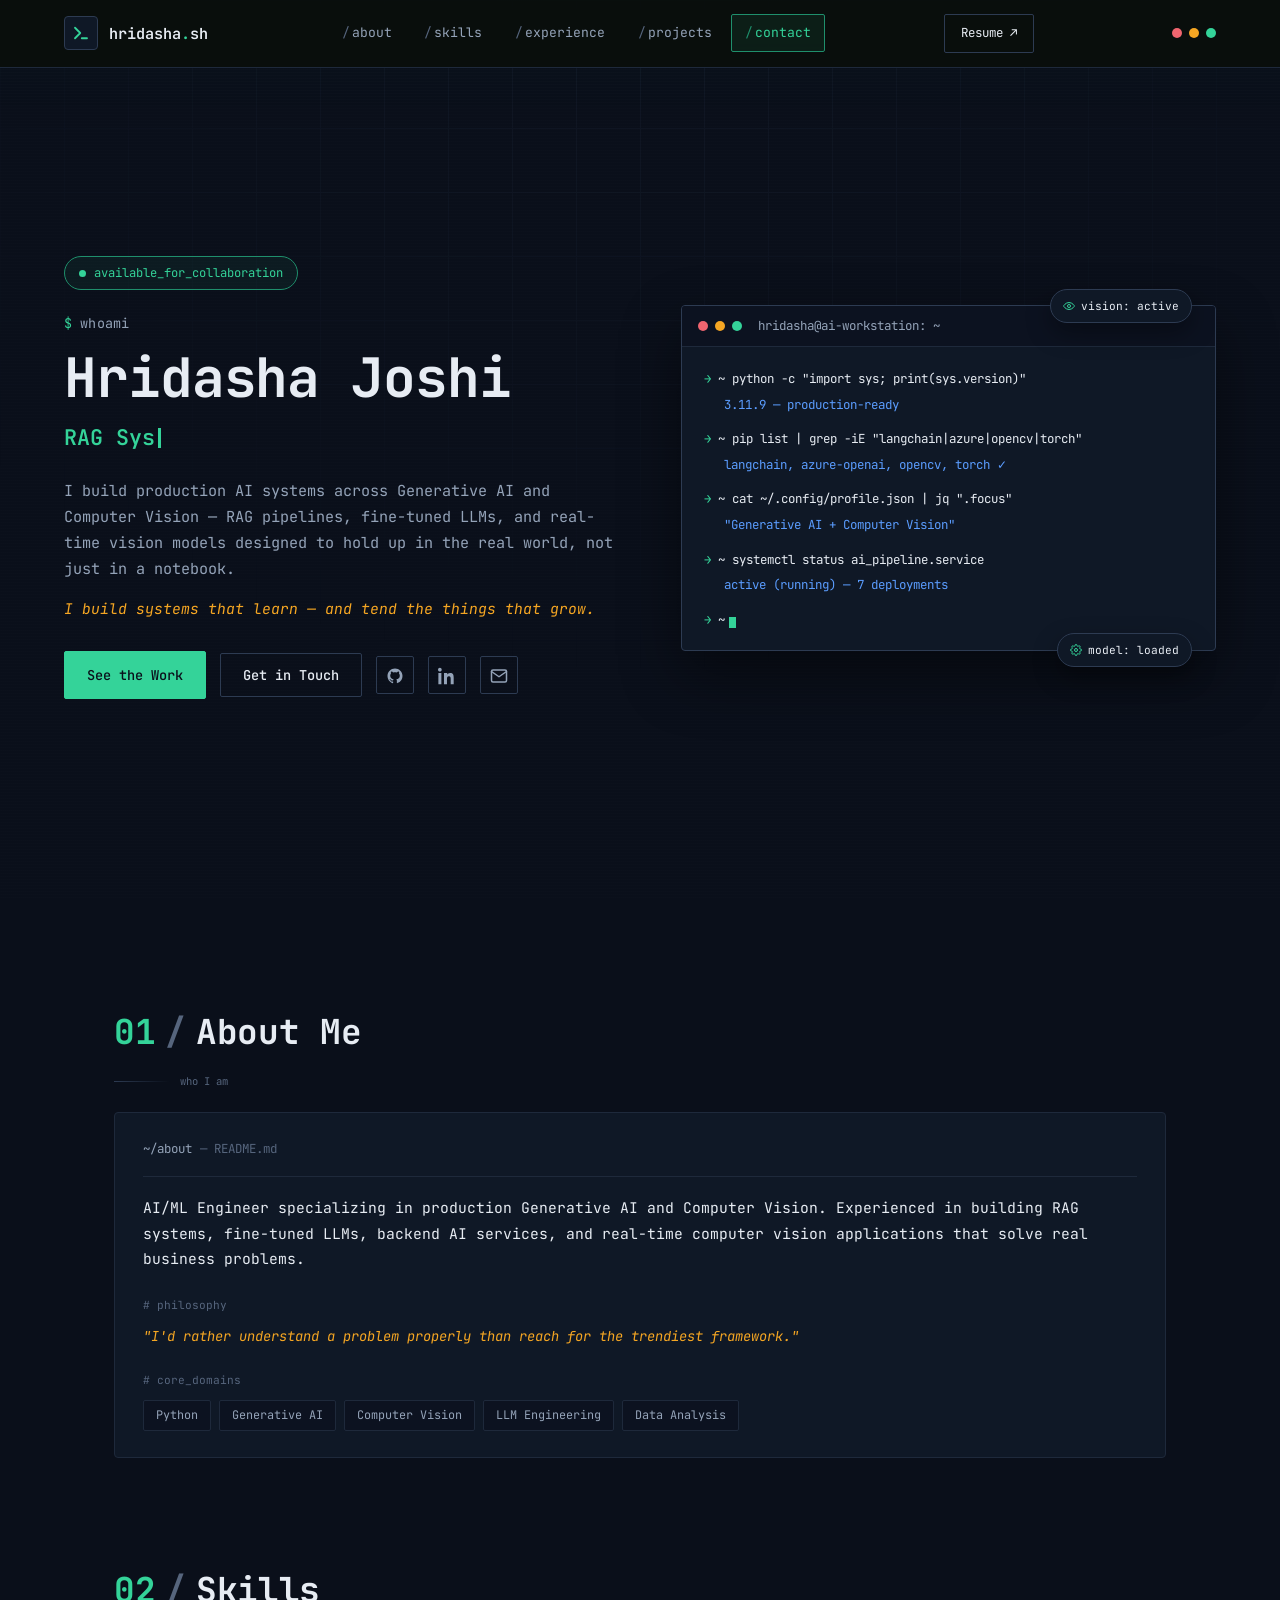
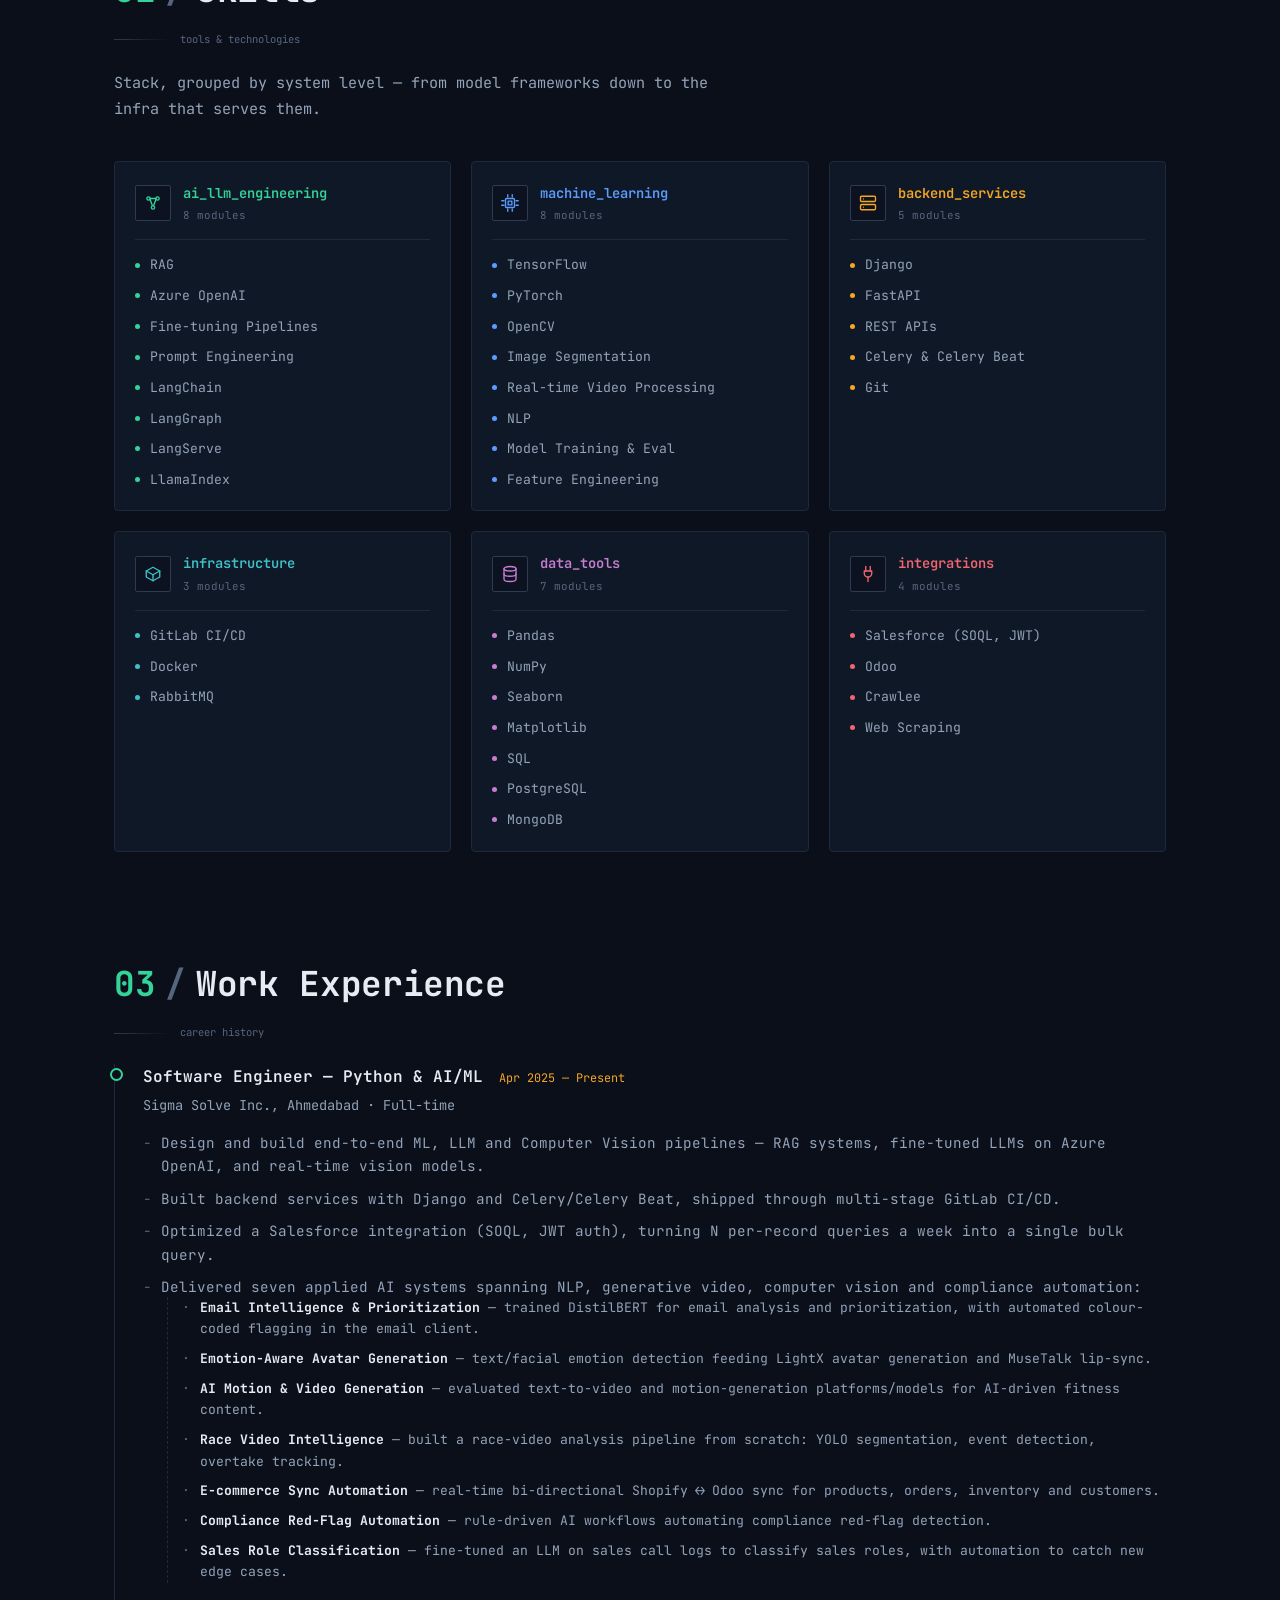
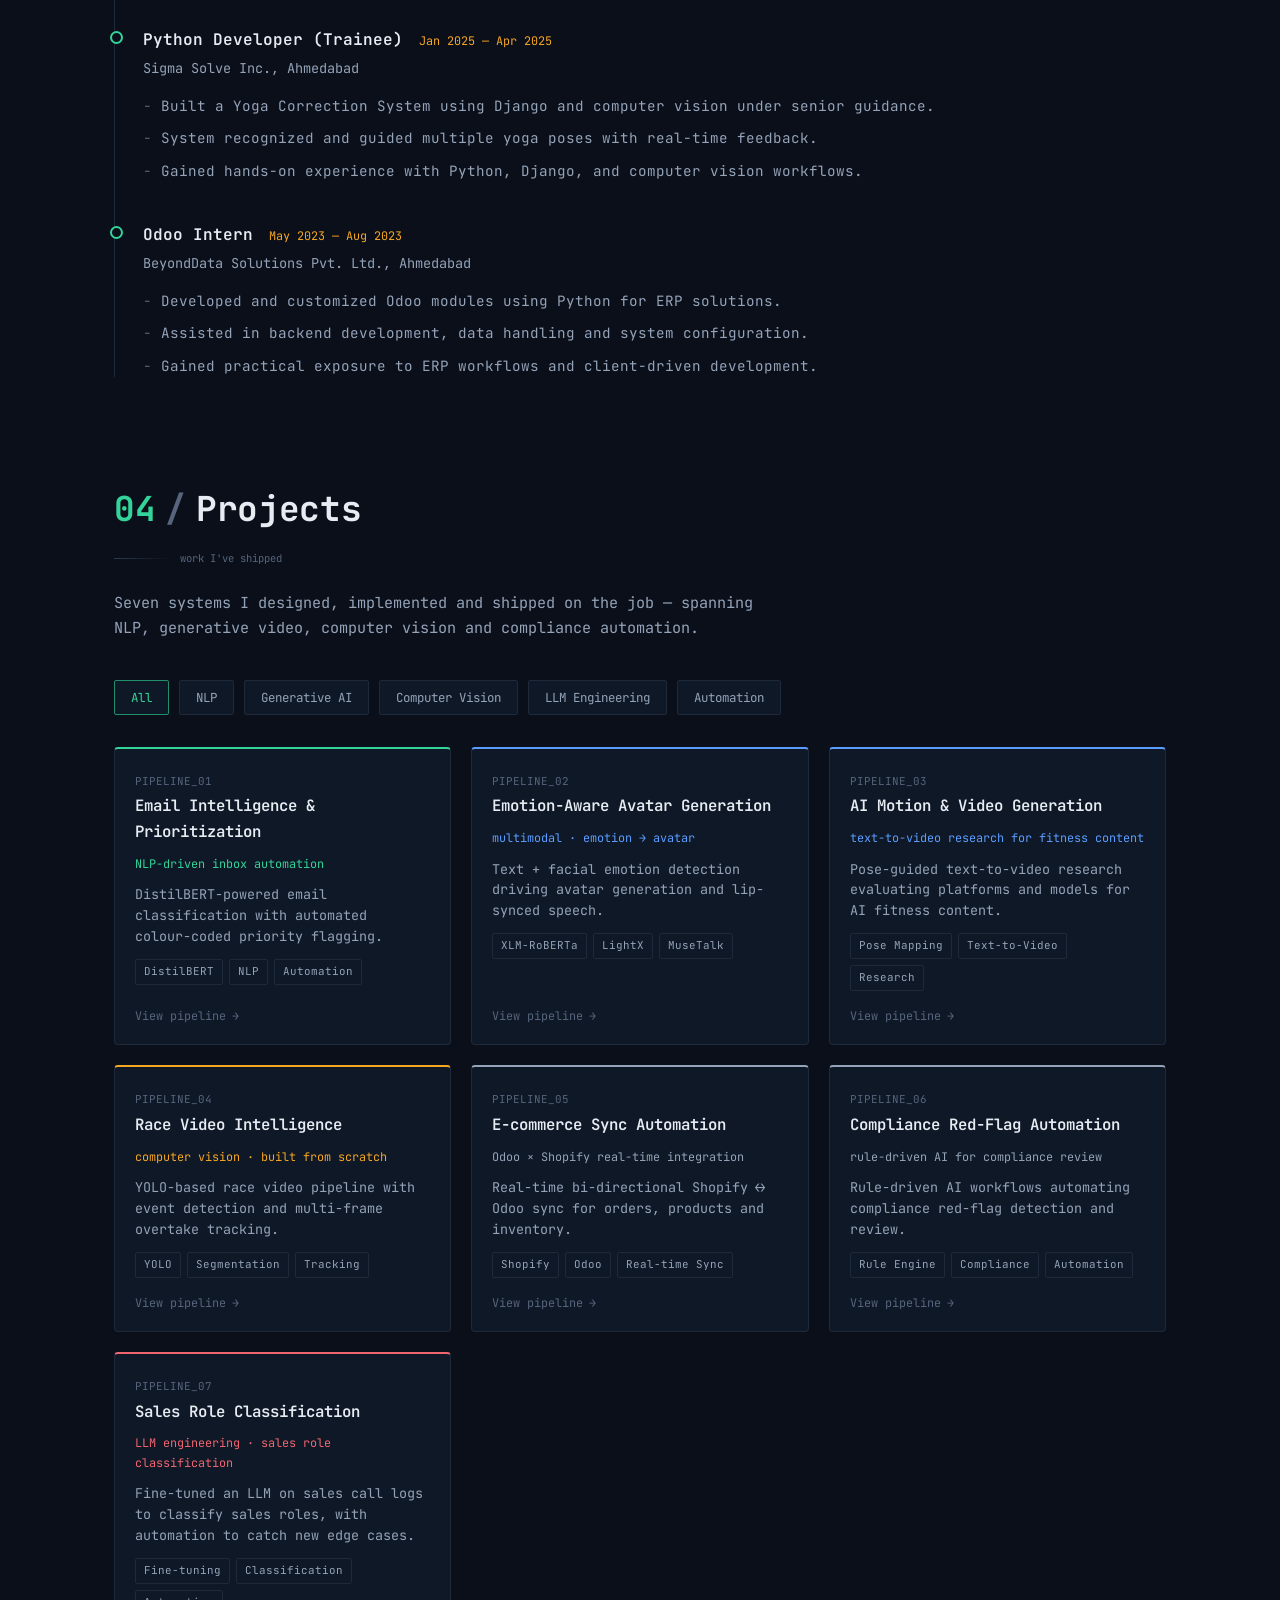
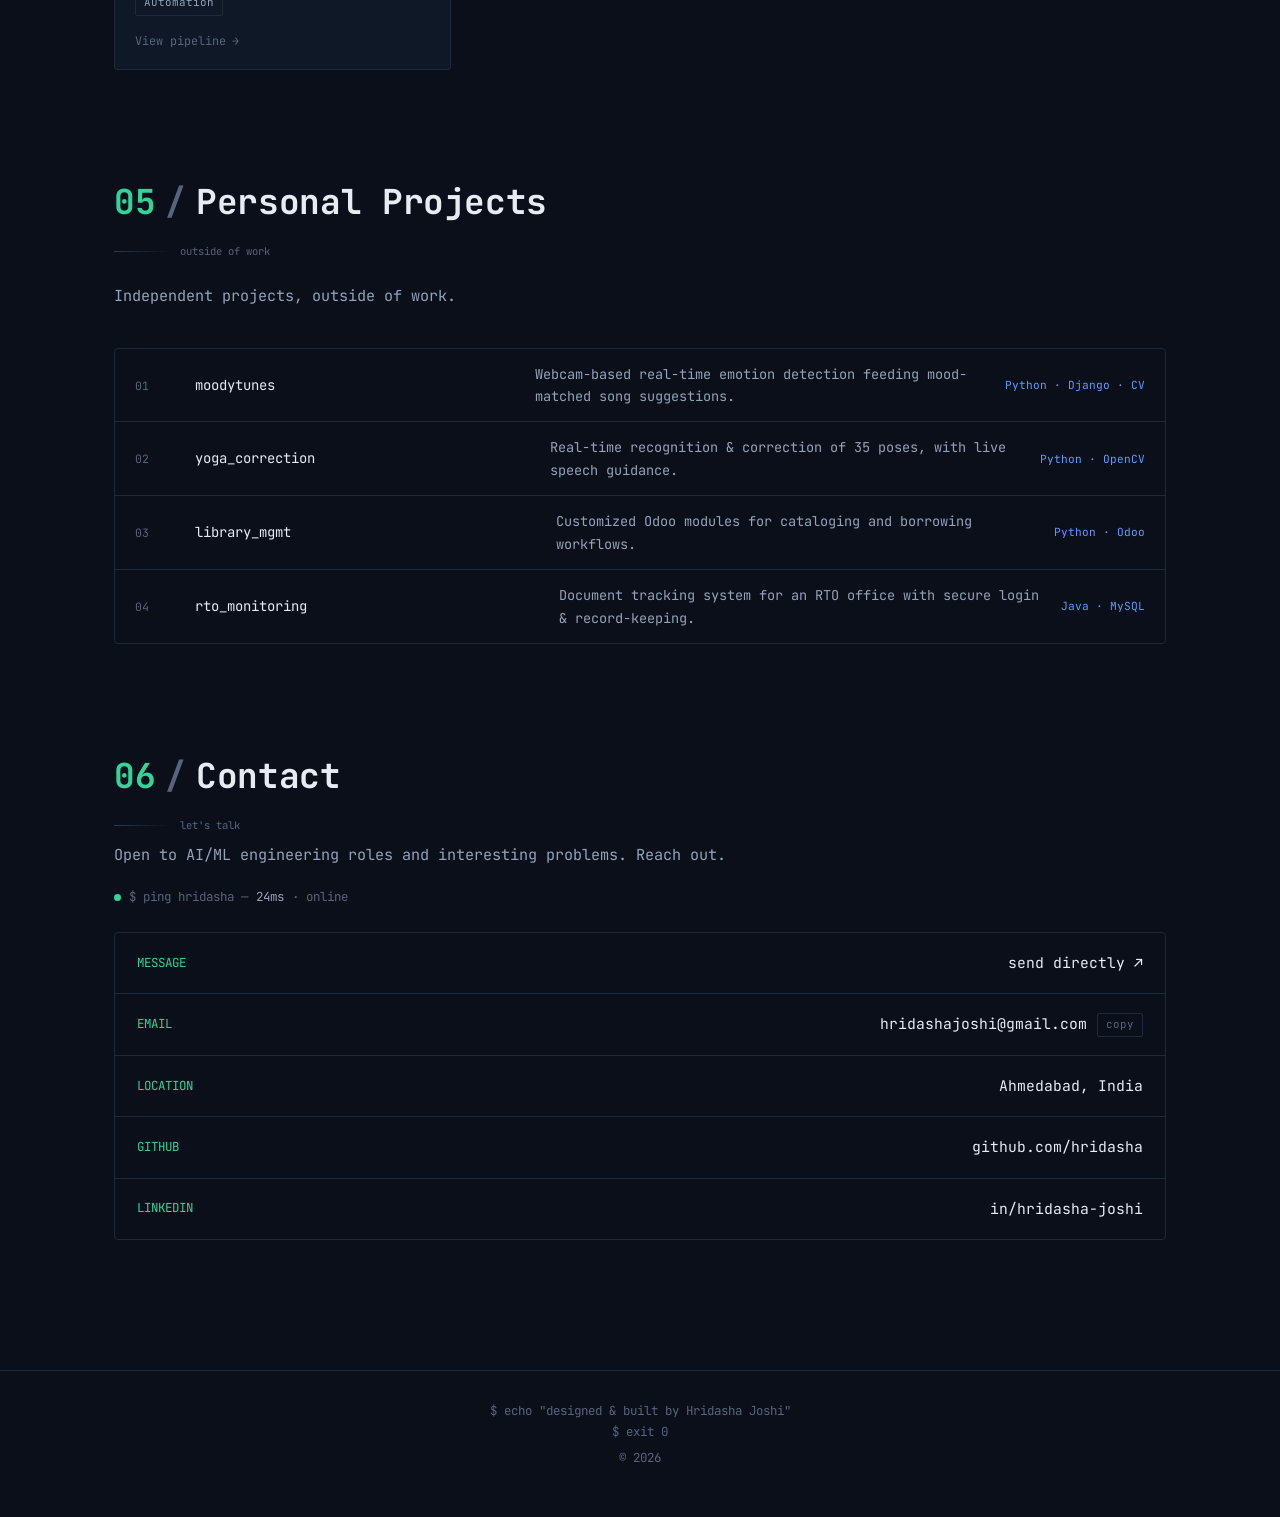
==== index.html @ b3e014ff "Remove company name from About bio" ====
<!doctype html>
<html lang="en">
<head>
<meta charset="UTF-8" />
<meta name="viewport" content="width=device-width, initial-scale=1.0" />
<title>Hridasha Joshi — AI/ML Engineer</title>
<meta name="description" content="Hridasha Joshi — Software & AI/ML Engineer specializing in Generative AI, Computer Vision and production ML systems." />
<link rel="icon" href="data:image/svg+xml,%3Csvg xmlns='http://www.w3.org/2000/svg' viewBox='0 0 40 40'%3E%3Ccircle cx='20' cy='24' r='11' fill='none' stroke='%2334D399' stroke-width='2'/%3E%3Cpath d='M20 21C20 10 30 6 34 6 34 14 28 21 20 21Z' fill='%23F5A623'/%3E%3C/svg%3E" />
<link rel="preconnect" href="https://fonts.googleapis.com">
<link rel="preconnect" href="https://fonts.gstatic.com" crossorigin>
<link href="https://fonts.googleapis.com/css2?family=JetBrains+Mono:wght@400;500;600;700&display=swap" rel="stylesheet">
<link rel="stylesheet" href="style.css" />
</head>
<body>

<div class="blueprint-grid" aria-hidden="true"></div>
<div class="scanline" aria-hidden="true"></div>

<!-- shared defs: logo mark + diagram arrowhead -->
<svg width="0" height="0" style="position:absolute">
  <defs>
    <symbol id="i-mark" viewBox="0 0 24 24">
      <path d="M4 5L11 12L4 19" stroke="currentColor" stroke-width="2.4" stroke-linecap="round" stroke-linejoin="round" fill="none"/>
      <path d="M13 19H20" stroke="currentColor" stroke-width="2.4" stroke-linecap="round"/>
    </symbol>
    <marker id="arrow" viewBox="0 0 10 10" refX="8" refY="5" markerWidth="6" markerHeight="6" orient="auto-start-reverse">
      <path d="M0,0 L10,5 L0,10 z" class="flow-arrow"/>
    </marker>
  </defs>
</svg>

<header class="nav" id="nav">
  <a href="#top" class="logo">
    <span class="logo-badge"><svg class="logo-mark" viewBox="0 0 40 40" width="18" height="18"><use href="#i-mark"/></svg></span>
    <span class="logo-text">hridasha<span class="logo-dot">.</span>sh</span>
  </a>
  <nav class="nav-links" id="navLinks">
    <a href="#telemetry" data-section="telemetry">about</a>
    <a href="#stack" data-section="stack">skills</a>
    <a href="#experience" data-section="experience">experience</a>
    <a href="#systems" data-section="systems">projects</a>
    <a href="#contact" data-section="contact">contact</a>
  </nav>
  <a class="resume-btn" href="assets/Hridasha_Joshi_Resume.pdf" target="_blank" rel="noopener">Resume ↗</a>
  <div class="term-dots nav-controls" aria-hidden="true"><span></span><span></span><span></span></div>
  <button class="burger" id="burger" aria-label="Toggle menu"><span></span><span></span><span></span></button>
</header>

<main id="top">

  <!-- HERO -->
  <section class="hero">
    <div class="hero-grid">

      <div class="hero-content">
        <p class="avail-badge hero-anim" style="--d:0"><span class="avail-dot"></span>available_for_collaboration</p>
        <p class="prompt-line hero-anim" style="--d:1"><span class="prompt-sym">$</span> whoami</p>
        <h1 class="hero-name hero-anim" style="--d:2">Hridasha Joshi</h1>
        <div class="hero-role-line hero-anim" style="--d:2.5">
          <span class="hero-role" id="roleCycler"></span><span class="hero-role-cursor"></span>
        </div>
        <p class="hero-sub hero-anim" style="--d:3">
          I build production AI systems across Generative AI and Computer Vision &mdash; RAG pipelines,
          fine-tuned LLMs, and real-time vision models designed to hold up in the real world, not just in a notebook.
        </p>
        <p class="hero-tagline hero-anim" style="--d:4">I build systems that learn &mdash; and tend the things that grow.</p>
        <div class="hero-cta hero-anim" style="--d:5">
          <a href="#systems" class="btn btn-primary">See the Work</a>
          <button type="button" class="btn btn-ghost" data-modal-open>Get in Touch</button>
          <a class="icon-btn" href="https://github.com/hridasha" target="_blank" rel="noopener" aria-label="GitHub">
            <svg viewBox="0 0 24 24" width="18" height="18" fill="currentColor"><path d="M12 2C6.48 2 2 6.48 2 12c0 4.42 2.87 8.17 6.84 9.5.5.09.68-.22.68-.48 0-.24-.01-.87-.01-1.71-2.78.6-3.37-1.34-3.37-1.34-.46-1.16-1.11-1.47-1.11-1.47-.91-.62.07-.61.07-.61 1 .07 1.53 1.03 1.53 1.03.89 1.52 2.34 1.08 2.91.83.09-.65.35-1.08.63-1.33-2.22-.25-4.55-1.11-4.55-4.94 0-1.09.39-1.98 1.03-2.68-.1-.25-.45-1.27.1-2.65 0 0 .84-.27 2.75 1.02.8-.22 1.65-.33 2.5-.33.85 0 1.7.11 2.5.33 1.91-1.29 2.75-1.02 2.75-1.02.55 1.38.2 2.4.1 2.65.64.7 1.03 1.59 1.03 2.68 0 3.84-2.34 4.68-4.57 4.93.36.31.68.92.68 1.85 0 1.34-.01 2.42-.01 2.75 0 .27.18.58.69.48A10.02 10.02 0 0022 12c0-5.52-4.48-10-10-10z"/></svg>
          </a>
          <a class="icon-btn" href="https://www.linkedin.com/in/hridasha-joshi-94265426a/" target="_blank" rel="noopener" aria-label="LinkedIn">
            <svg viewBox="0 0 24 24" width="18" height="18" fill="currentColor"><path d="M4.98 3.5C4.98 4.88 3.87 6 2.5 6S.02 4.88.02 3.5 1.13 1 2.5 1s2.48 1.12 2.48 2.5zM.5 8h4v15h-4V8zM8.5 8h3.83v2.05h.05c.53-1 1.83-2.05 3.77-2.05 4.03 0 4.77 2.65 4.77 6.1V23h-4v-6.93c0-1.65-.03-3.77-2.3-3.77-2.3 0-2.65 1.8-2.65 3.65V23h-4V8z"/></svg>
          </a>
          <a class="icon-btn" href="mailto:hridashajoshi@gmail.com" aria-label="Email">
            <svg viewBox="0 0 24 24" width="18" height="18" fill="none" stroke="currentColor" stroke-width="2" stroke-linecap="round" stroke-linejoin="round"><path d="M4 4h16a2 2 0 0 1 2 2v12a2 2 0 0 1-2 2H4a2 2 0 0 1-2-2V6a2 2 0 0 1 2-2z"/><path d="M22 6l-10 7L2 6"/></svg>
          </a>
        </div>
      </div>

      <div class="hero-term-wrap hero-anim" style="--d:2">
        <span class="hero-float-badge hero-float-top"><svg viewBox="0 0 24 24" width="12" height="12" fill="none" stroke="currentColor" stroke-width="2"><path d="M1 12s4-7 11-7 11 7 11 7-4 7-11 7-11-7-11-7z"/><circle cx="12" cy="12" r="3"/></svg>vision: active</span>
        <div class="terminal hero-terminal">
          <div class="term-bar">
            <div class="term-dots" aria-hidden="true"><span></span><span></span><span></span></div>
            <span class="term-title">hridasha@ai-workstation: ~</span>
          </div>
          <div class="term-body hero-term-body">
            <p class="term-line hero-anim" style="--d:3"><span class="term-arrow">&rarr;</span> <span class="term-cmd">~ python -c "import sys; print(sys.version)"</span></p>
            <p class="term-out hero-anim" style="--d:3.3">3.11.9 &mdash; production-ready</p>
            <p class="term-line hero-anim" style="--d:4"><span class="term-arrow">&rarr;</span> <span class="term-cmd">~ pip list | grep -iE "langchain|azure|opencv|torch"</span></p>
            <p class="term-out hero-anim" style="--d:4.3">langchain, azure-openai, opencv, torch &check;</p>
            <p class="term-line hero-anim" style="--d:5"><span class="term-arrow">&rarr;</span> <span class="term-cmd">~ cat ~/.config/profile.json | jq ".focus"</span></p>
            <p class="term-out hero-anim" style="--d:5.3">"Generative AI + Computer Vision"</p>
            <p class="term-line hero-anim" style="--d:6"><span class="term-arrow">&rarr;</span> <span class="term-cmd">~ systemctl status ai_pipeline.service</span></p>
            <p class="term-out hero-anim" style="--d:6.3">active (running) &mdash; 7 deployments</p>
            <p class="term-line hero-anim" style="--d:7"><span class="term-arrow">&rarr;</span> <span class="term-cmd">~</span><span class="cursor"></span></p>
          </div>
        </div>
        <span class="hero-float-badge hero-float-bottom"><svg viewBox="0 0 24 24" width="12" height="12" fill="none" stroke="currentColor" stroke-width="2"><circle cx="12" cy="12" r="3"/><path d="M19.4 15a1.65 1.65 0 0 0 .33 1.82l.06.06a2 2 0 1 1-2.83 2.83l-.06-.06a1.65 1.65 0 0 0-1.82-.33 1.65 1.65 0 0 0-1 1.51V21a2 2 0 0 1-4 0v-.09A1.65 1.65 0 0 0 9 19.4a1.65 1.65 0 0 0-1.82.33l-.06.06a2 2 0 1 1-2.83-2.83l.06-.06a1.65 1.65 0 0 0 .33-1.82 1.65 1.65 0 0 0-1.51-1H3a2 2 0 0 1 0-4h.09A1.65 1.65 0 0 0 4.6 9a1.65 1.65 0 0 0-.33-1.82l-.06-.06a2 2 0 1 1 2.83-2.83l.06.06a1.65 1.65 0 0 0 1.82.33H9a1.65 1.65 0 0 0 1-1.51V3a2 2 0 0 1 4 0v.09a1.65 1.65 0 0 0 1 1.51 1.65 1.65 0 0 0 1.82-.33l.06-.06a2 2 0 1 1 2.83 2.83l-.06.06a1.65 1.65 0 0 0-.33 1.82V9a1.65 1.65 0 0 0 1.51 1H21a2 2 0 0 1 0 4h-.09a1.65 1.65 0 0 0-1.51 1z"/></svg>model: loaded</span>
      </div>

    </div>
  </section>

  <!-- TELEMETRY -->
  <section id="telemetry" class="section">
    <div class="sec-head">
      <h2 class="sec-title"><span class="sec-index">01</span><span class="sec-slash">/</span>About Me</h2>
      <div class="sec-rule"><span class="sec-rule-line"></span><span class="sec-log">who I am</span></div>
    </div>
    <div class="about-grid reveal">
      <div class="about-readme">
        <div class="readme-head">
          <span class="readme-path">~/about</span>
          <span class="readme-file">&mdash; README.md</span>
        </div>
        <p class="readme-bio">
          AI/ML Engineer specializing in production Generative AI and Computer Vision.
          Experienced in building RAG systems, fine-tuned LLMs, backend AI services, and real-time
          computer vision applications that solve real business problems.
        </p>
        <div class="readme-block">
          <p class="readme-label"># philosophy</p>
          <p class="readme-quote">"I'd rather understand a problem properly than reach for the trendiest framework."</p>
        </div>
        <div class="readme-block">
          <p class="readme-label"># core_domains</p>
          <div class="domain-tags">
            <span>Python</span><span>Generative AI</span><span>Computer Vision</span><span>LLM Engineering</span><span>Data Analysis</span>
          </div>
        </div>
      </div>
    </div>
  </section>

  <!-- SKILL MATRIX -->
  <section id="stack" class="section">
    <div class="sec-head">
      <h2 class="sec-title"><span class="sec-index">02</span><span class="sec-slash">/</span>Skills</h2>
      <div class="sec-rule"><span class="sec-rule-line"></span><span class="sec-log">tools & technologies</span></div>
    </div>
    <p class="section-lede">Stack, grouped by system level &mdash; from model frameworks down to the infra that serves them.</p>

    <div class="skill-grid reveal">

      <div class="skill-card" data-cat="llm">
        <div class="skill-head">
          <span class="skill-icon"><svg viewBox="0 0 24 24" fill="none" stroke="currentColor" stroke-width="1.8" stroke-linecap="round" stroke-linejoin="round"><circle cx="6" cy="6" r="2.2"/><circle cx="18" cy="6" r="2.2"/><circle cx="12" cy="18" r="2.2"/><path d="M8 7l3 8M16 7l-3 8M8.2 6h7.6"/></svg></span>
          <div class="skill-head-text">
            <span class="skill-label">ai_llm_engineering</span>
            <span class="skill-count">8 modules</span>
          </div>
        </div>
        <ul class="skill-list">
          <li><span class="skill-dot"></span>RAG</li>
          <li><span class="skill-dot"></span>Azure OpenAI</li>
          <li><span class="skill-dot"></span>Fine-tuning Pipelines</li>
          <li><span class="skill-dot"></span>Prompt Engineering</li>
          <li><span class="skill-dot"></span>LangChain</li>
          <li><span class="skill-dot"></span>LangGraph</li>
          <li><span class="skill-dot"></span>LangServe</li>
          <li><span class="skill-dot"></span>LlamaIndex</li>
        </ul>
      </div>

      <div class="skill-card" data-cat="ml">
        <div class="skill-head">
          <span class="skill-icon"><svg viewBox="0 0 24 24" fill="none" stroke="currentColor" stroke-width="1.8" stroke-linecap="round" stroke-linejoin="round"><rect x="6" y="6" width="12" height="12" rx="1.5"/><rect x="9.5" y="9.5" width="5" height="5"/><path d="M9 1v3M15 1v3M9 20v3M15 20v3M1 9h3M1 15h3M20 9h3M20 15h3"/></svg></span>
          <div class="skill-head-text">
            <span class="skill-label">machine_learning</span>
            <span class="skill-count">8 modules</span>
          </div>
        </div>
        <ul class="skill-list">
          <li><span class="skill-dot"></span>TensorFlow</li>
          <li><span class="skill-dot"></span>PyTorch</li>
          <li><span class="skill-dot"></span>OpenCV</li>
          <li><span class="skill-dot"></span>Image Segmentation</li>
          <li><span class="skill-dot"></span>Real-time Video Processing</li>
          <li><span class="skill-dot"></span>NLP</li>
          <li><span class="skill-dot"></span>Model Training &amp; Eval</li>
          <li><span class="skill-dot"></span>Feature Engineering</li>
        </ul>
      </div>

      <div class="skill-card" data-cat="backend">
        <div class="skill-head">
          <span class="skill-icon"><svg viewBox="0 0 24 24" fill="none" stroke="currentColor" stroke-width="1.8" stroke-linecap="round" stroke-linejoin="round"><rect x="2" y="3" width="20" height="7" rx="1.5"/><rect x="2" y="14" width="20" height="7" rx="1.5"/><circle cx="6" cy="6.5" r=".8" fill="currentColor" stroke="none"/><circle cx="6" cy="17.5" r=".8" fill="currentColor" stroke="none"/></svg></span>
          <div class="skill-head-text">
            <span class="skill-label">backend_services</span>
            <span class="skill-count">5 modules</span>
          </div>
        </div>
        <ul class="skill-list">
          <li><span class="skill-dot"></span>Django</li>
          <li><span class="skill-dot"></span>FastAPI</li>
          <li><span class="skill-dot"></span>REST APIs</li>
          <li><span class="skill-dot"></span>Celery &amp; Celery Beat</li>
          <li><span class="skill-dot"></span>Git</li>
        </ul>
      </div>

      <div class="skill-card" data-cat="infra">
        <div class="skill-head">
          <span class="skill-icon"><svg viewBox="0 0 24 24" fill="none" stroke="currentColor" stroke-width="1.8" stroke-linecap="round" stroke-linejoin="round"><path d="M21 8l-9-5-9 5 9 5 9-5z"/><path d="M3 8v8l9 5 9-5V8"/><path d="M12 13v8"/></svg></span>
          <div class="skill-head-text">
            <span class="skill-label">infrastructure</span>
            <span class="skill-count">3 modules</span>
          </div>
        </div>
        <ul class="skill-list">
          <li><span class="skill-dot"></span>GitLab CI/CD</li>
          <li><span class="skill-dot"></span>Docker</li>
          <li><span class="skill-dot"></span>RabbitMQ</li>
        </ul>
      </div>

      <div class="skill-card" data-cat="data">
        <div class="skill-head">
          <span class="skill-icon"><svg viewBox="0 0 24 24" fill="none" stroke="currentColor" stroke-width="1.8" stroke-linecap="round" stroke-linejoin="round"><ellipse cx="12" cy="5" rx="8" ry="3"/><path d="M4 5v14c0 1.66 3.58 3 8 3s8-1.34 8-3V5"/><path d="M4 12c0 1.66 3.58 3 8 3s8-1.34 8-3"/></svg></span>
          <div class="skill-head-text">
            <span class="skill-label">data_tools</span>
            <span class="skill-count">7 modules</span>
          </div>
        </div>
        <ul class="skill-list">
          <li><span class="skill-dot"></span>Pandas</li>
          <li><span class="skill-dot"></span>NumPy</li>
          <li><span class="skill-dot"></span>Seaborn</li>
          <li><span class="skill-dot"></span>Matplotlib</li>
          <li><span class="skill-dot"></span>SQL</li>
          <li><span class="skill-dot"></span>PostgreSQL</li>
          <li><span class="skill-dot"></span>MongoDB</li>
        </ul>
      </div>

      <div class="skill-card" data-cat="integrations">
        <div class="skill-head">
          <span class="skill-icon"><svg viewBox="0 0 24 24" fill="none" stroke="currentColor" stroke-width="1.8" stroke-linecap="round" stroke-linejoin="round"><path d="M9 2v6M15 2v6"/><path d="M7 8h10v3a5 5 0 0 1-5 5 5 5 0 0 1-5-5V8z"/><path d="M12 16v6"/></svg></span>
          <div class="skill-head-text">
            <span class="skill-label">integrations</span>
            <span class="skill-count">4 modules</span>
          </div>
        </div>
        <ul class="skill-list">
          <li><span class="skill-dot"></span>Salesforce (SOQL, JWT)</li>
          <li><span class="skill-dot"></span>Odoo</li>
          <li><span class="skill-dot"></span>Crawlee</li>
          <li><span class="skill-dot"></span>Web Scraping</li>
        </ul>
      </div>

    </div>
  </section>

  <!-- EXPERIENCE -->
  <section id="experience" class="section">
    <div class="sec-head">
      <h2 class="sec-title"><span class="sec-index">03</span><span class="sec-slash">/</span>Work Experience</h2>
      <div class="sec-rule"><span class="sec-rule-line"></span><span class="sec-log">career history</span></div>
    </div>

    <div class="explog reveal">

      <div class="exp-item">
        <div class="exp-head">
          <h3>Software Engineer — Python &amp; AI/ML</h3>
          <span class="exp-date">Apr 2025 — Present</span>
        </div>
        <p class="exp-company">Sigma Solve Inc., Ahmedabad · Full-time</p>
        <ul>
          <li>Design and build end-to-end ML, LLM and Computer Vision pipelines — RAG systems, fine-tuned LLMs on Azure OpenAI, and real-time vision models.</li>
          <li>Built backend services with Django and Celery/Celery Beat, shipped through multi-stage GitLab CI/CD.</li>
          <li>Optimized a Salesforce integration (SOQL, JWT auth), turning N per-record queries a week into a single bulk query.</li>
          <li>Delivered seven applied AI systems spanning NLP, generative video, computer vision and compliance automation:</li>
        </ul>
        <ul class="exp-sublist">
          <li><strong>Email Intelligence &amp; Prioritization</strong> — trained DistilBERT for email analysis and prioritization, with automated colour-coded flagging in the email client.</li>
          <li><strong>Emotion-Aware Avatar Generation</strong> — text/facial emotion detection feeding LightX avatar generation and MuseTalk lip-sync.</li>
          <li><strong>AI Motion &amp; Video Generation</strong> — evaluated text-to-video and motion-generation platforms/models for AI-driven fitness content.</li>
          <li><strong>Race Video Intelligence</strong> — built a race-video analysis pipeline from scratch: YOLO segmentation, event detection, overtake tracking.</li>
          <li><strong>E-commerce Sync Automation</strong> — real-time bi-directional Shopify ↔ Odoo sync for products, orders, inventory and customers.</li>
          <li><strong>Compliance Red-Flag Automation</strong> — rule-driven AI workflows automating compliance red-flag detection.</li>
          <li><strong>Sales Role Classification</strong> — fine-tuned an LLM on sales call logs to classify sales roles, with automation to catch new edge cases.</li>
        </ul>
        <button type="button" class="exp-sublist-toggle" data-sublist-toggle>
          Show all 7 <span class="exp-sublist-toggle-arrow">&#8964;</span>
        </button>
      </div>

      <div class="exp-item">
        <div class="exp-head">
          <h3>Python Developer (Trainee)</h3>
          <span class="exp-date">Jan 2025 — Apr 2025</span>
        </div>
        <p class="exp-company">Sigma Solve Inc., Ahmedabad</p>
        <ul>
          <li>Built a Yoga Correction System using Django and computer vision under senior guidance.</li>
          <li>System recognized and guided multiple yoga poses with real-time feedback.</li>
          <li>Gained hands-on experience with Python, Django, and computer vision workflows.</li>
        </ul>
      </div>

      <div class="exp-item">
        <div class="exp-head">
          <h3>Odoo Intern</h3>
          <span class="exp-date">May 2023 — Aug 2023</span>
        </div>
        <p class="exp-company">BeyondData Solutions Pvt. Ltd., Ahmedabad</p>
        <ul>
          <li>Developed and customized Odoo modules using Python for ERP solutions.</li>
          <li>Assisted in backend development, data handling and system configuration.</li>
          <li>Gained practical exposure to ERP workflows and client-driven development.</li>
        </ul>
      </div>

    </div>
  </section>

  <!-- PIPELINE ARTIFACTS -->
  <section id="systems" class="section">
    <div class="sec-head">
      <h2 class="sec-title"><span class="sec-index">04</span><span class="sec-slash">/</span>Projects</h2>
      <div class="sec-rule"><span class="sec-rule-line"></span><span class="sec-log">work I've shipped</span></div>
    </div>
    <p class="section-lede">Seven systems I designed, implemented and shipped on the job &mdash; spanning NLP, generative video, computer vision and compliance automation.</p>

    <div class="filter-tabs" role="group" aria-label="Filter systems by domain">
      <button type="button" class="filter-tab active" data-filter="all">All</button>
      <button type="button" class="filter-tab" data-filter="nlp">NLP</button>
      <button type="button" class="filter-tab" data-filter="genai">Generative AI</button>
      <button type="button" class="filter-tab" data-filter="cv">Computer Vision</button>
      <button type="button" class="filter-tab" data-filter="llm">LLM Engineering</button>
      <button type="button" class="filter-tab" data-filter="automation">Automation</button>
    </div>

    <div class="pipeline-grid reveal">

      <!-- PIPELINE 01 -->
      <article class="pipeline-card" data-category="nlp" tabindex="0" role="button" aria-haspopup="dialog">
        <div class="pl-head">
          <div>
            <span class="pl-id">PIPELINE_01</span>
            <h3>Email Intelligence &amp; Prioritization</h3>
          </div>
          <span class="pl-role">NLP-driven inbox automation</span>
        </div>
        <p class="pl-summary">DistilBERT-powered email classification with automated colour-coded priority flagging.</p>
        <div class="pl-tags"><span>DistilBERT</span><span>NLP</span><span>Automation</span></div>
        <span class="pl-view">View pipeline <span aria-hidden="true">&rarr;</span></span>
        <div class="pl-detail">
        <div class="pl-body">
          <div class="pl-code-pane">
            <p class="pl-snippet-label">what it does</p>
            <ul style="display:flex;flex-direction:column;gap:9px;">
              <li style="font-size:.87rem;color:var(--text-dim);">Trained DistilBERT for email analysis and prioritization; built a POC parsing emails, PDF attachments and Excel files to extract business-critical information.</li>
              <li style="font-size:.87rem;color:var(--text-dim);">Built AI workflows flagging priority customers, hot sellers and in-stock items against business guidelines, with automated colour-coded flagging inside the email client.</li>
            </ul>
          </div>
        </div>
        <div class="pl-spec">
          <span><b>MODEL</b> DistilBERT</span>
          <span><b>INPUT</b> email body · PDF · Excel</span>
          <span><b>OUTPUT</b> colour-coded priority flags</span>
        </div>
        </div>
      </article>

      <!-- PIPELINE 02 -->
      <article class="pipeline-card" data-category="genai" tabindex="0" role="button" aria-haspopup="dialog">
        <div class="pl-head">
          <div>
            <span class="pl-id">PIPELINE_02</span>
            <h3>Emotion-Aware Avatar Generation</h3>
          </div>
          <span class="pl-role">multimodal · emotion &rarr; avatar</span>
        </div>
        <p class="pl-summary">Text + facial emotion detection driving avatar generation and lip-synced speech.</p>
        <div class="pl-tags"><span>XLM-RoBERTa</span><span>LightX</span><span>MuseTalk</span></div>
        <span class="pl-view">View pipeline <span aria-hidden="true">&rarr;</span></span>
        <div class="pl-detail">
        <div class="pl-body">
          <div class="pl-code-pane">
            <p class="pl-snippet-label">what it does</p>
            <ul style="display:flex;flex-direction:column;gap:9px;">
              <li style="font-size:.87rem;color:var(--text-dim);">Researched text-emotion detection with XLM-RoBERTa Large Go Emotions V3 and facial-expression detection from images to map user emotion.</li>
              <li style="font-size:.87rem;color:var(--text-dim);">Integrated LightX for emotion-driven avatar generation and MuseTalk for lip-synced speaking avatars; explored WebRTC for real-time streaming.</li>
            </ul>
          </div>
        </div>
        <div class="pl-spec">
          <span><b>MODELS</b> XLM-RoBERTa · LightX · MuseTalk</span>
          <span><b>STREAMING</b> WebRTC (explored)</span>
        </div>
        </div>
      </article>

      <!-- PIPELINE 03 -->
      <article class="pipeline-card" data-category="genai" tabindex="0" role="button" aria-haspopup="dialog">
        <div class="pl-head">
          <div>
            <span class="pl-id">PIPELINE_03</span>
            <h3>AI Motion &amp; Video Generation</h3>
          </div>
          <span class="pl-role">text-to-video research for fitness content</span>
        </div>
        <p class="pl-summary">Pose-guided text-to-video research evaluating platforms and models for AI fitness content.</p>
        <div class="pl-tags"><span>Pose Mapping</span><span>Text-to-Video</span><span>Research</span></div>
        <span class="pl-view">View pipeline <span aria-hidden="true">&rarr;</span></span>
        <div class="pl-detail">
        <div class="pl-body">
          <div class="pl-code-pane">
            <p class="pl-snippet-label">what it does</p>
            <ul style="display:flex;flex-direction:column;gap:9px;">
              <li style="font-size:.87rem;color:var(--text-dim);">Evaluated platforms (Move AI, Sora, Luma AI, DeepMotion, Kinetix, Pika) and models (VideoCrafter2, AnimateDiff, ControlVideo, CogVideo, Text2Video-Zero) on motion quality, pricing and workflow fit.</li>
              <li style="font-size:.87rem;color:var(--text-dim);">Explored pipelines extracting human body keypoints from gym footage to guide AI video-generation models via pose maps.</li>
            </ul>
          </div>
        </div>
        <div class="pl-spec">
          <span><b>EVALUATED</b> Move AI · Sora · Luma AI · AnimateDiff · CogVideo</span>
          <span><b>TECHNIQUE</b> pose-map guided generation</span>
        </div>
        </div>
      </article>

      <!-- PIPELINE 04 -->
      <article class="pipeline-card" data-category="cv" tabindex="0" role="button" aria-haspopup="dialog">
        <div class="pl-head">
          <div>
            <span class="pl-id">PIPELINE_04</span>
            <h3>Race Video Intelligence</h3>
          </div>
          <span class="pl-role">computer vision · built from scratch</span>
        </div>
        <p class="pl-summary">YOLO-based race video pipeline with event detection and multi-frame overtake tracking.</p>
        <div class="pl-tags"><span>YOLO</span><span>Segmentation</span><span>Tracking</span></div>
        <span class="pl-view">View pipeline <span aria-hidden="true">&rarr;</span></span>
        <div class="pl-detail">
        <div class="pl-body">
          <div class="pl-code-pane">
            <p class="pl-snippet-label">what it does</p>
            <ul style="display:flex;flex-direction:column;gap:9px;">
              <li style="font-size:.87rem;color:var(--text-dim);">Built a full race-video analysis pipeline: YOLO-based segmentation for cars/track/curbs/walls, view-type classification, and detection of crashes, collisions and pit stops.</li>
              <li style="font-size:.87rem;color:var(--text-dim);">Implemented proximity alerts, track-limit-violation detection via mask-overlap analysis, multi-frame overtake tracking, and HSV/Hough-Circle start-light detection &mdash; optimized with frame-skipping and parallel processing.</li>
            </ul>
          </div>
        </div>
        <div class="pl-spec">
          <span><b>TECHNIQUE</b> YOLO segmentation</span>
          <span><b>TRACKING</b> multi-frame overtake detection</span>
          <span><b>OPTIMIZATION</b> frame-skipping + parallel processing</span>
        </div>
        </div>
      </article>

      <!-- PIPELINE 05 -->
      <article class="pipeline-card" data-category="automation" tabindex="0" role="button" aria-haspopup="dialog">
        <div class="pl-head">
          <div>
            <span class="pl-id">PIPELINE_05</span>
            <h3>E-commerce Sync Automation</h3>
          </div>
          <span class="pl-role">Odoo × Shopify real-time integration</span>
        </div>
        <p class="pl-summary">Real-time bi-directional Shopify &harr; Odoo sync for orders, products and inventory.</p>
        <div class="pl-tags"><span>Shopify</span><span>Odoo</span><span>Real-time Sync</span></div>
        <span class="pl-view">View pipeline <span aria-hidden="true">&rarr;</span></span>
        <div class="pl-detail">
        <div class="pl-body">
          <div class="pl-code-pane">
            <p class="pl-snippet-label">what it does</p>
            <ul style="display:flex;flex-direction:column;gap:9px;">
              <li style="font-size:.87rem;color:var(--text-dim);">Built bi-directional, real-time synchronization between Shopify and Odoo for products, orders, inventory and customer data.</li>
              <li style="font-size:.87rem;color:var(--text-dim);">Automated stock and order updates across both systems to keep e-commerce data consistent.</li>
            </ul>
          </div>
        </div>
        <div class="pl-spec">
          <span><b>INTEGRATION</b> Shopify ↔ Odoo</span>
          <span><b>SYNC</b> products · orders · inventory · customers</span>
        </div>
        </div>
      </article>

      <!-- PIPELINE 06 -->
      <article class="pipeline-card" data-category="automation" tabindex="0" role="button" aria-haspopup="dialog">
        <div class="pl-head">
          <div>
            <span class="pl-id">PIPELINE_06</span>
            <h3>Compliance Red-Flag Automation</h3>
          </div>
          <span class="pl-role">rule-driven AI for compliance review</span>
        </div>
        <p class="pl-summary">Rule-driven AI workflows automating compliance red-flag detection and review.</p>
        <div class="pl-tags"><span>Rule Engine</span><span>Compliance</span><span>Automation</span></div>
        <span class="pl-view">View pipeline <span aria-hidden="true">&rarr;</span></span>
        <div class="pl-detail">
        <div class="pl-body">
          <div class="pl-code-pane">
            <p class="pl-snippet-label">what it does</p>
            <ul style="display:flex;flex-direction:column;gap:9px;">
              <li style="font-size:.87rem;color:var(--text-dim);">Built AI workflows identifying compliance red flags against predefined business rules, automating what was a manual review process.</li>
              <li style="font-size:.87rem;color:var(--text-dim);">Designed rule-based validation logic to support scalable, decision-support-grade compliance monitoring.</li>
            </ul>
          </div>
        </div>
        <div class="pl-spec">
          <span><b>TASK</b> compliance red-flag detection</span>
          <span><b>METHOD</b> rule-based validation engine</span>
        </div>
        </div>
      </article>

      <!-- PIPELINE 07 -->
      <article class="pipeline-card" data-category="llm" tabindex="0" role="button" aria-haspopup="dialog">
        <div class="pl-head">
          <div>
            <span class="pl-id">PIPELINE_07</span>
            <h3>Sales Role Classification</h3>
          </div>
          <span class="pl-role">LLM engineering · sales role classification</span>
        </div>
        <p class="pl-summary">Fine-tuned an LLM on sales call logs to classify sales roles, with automation to catch new edge cases.</p>
        <div class="pl-tags"><span>Fine-tuning</span><span>Classification</span><span>Automation</span></div>
        <span class="pl-view">View pipeline <span aria-hidden="true">&rarr;</span></span>
        <div class="pl-detail">
        <div class="pl-body">
          <div class="pl-code-pane">
            <p class="pl-snippet-label">what it does</p>
            <ul style="display:flex;flex-direction:column;gap:9px;">
              <li style="font-size:.87rem;color:var(--text-dim);">Fine-tuned an LLM on sales-call logs to classify each rep's role in a deal.</li>
              <li style="font-size:.87rem;color:var(--text-dim);">Built automation to catch and analyze new edge cases as they surfaced, keeping classification accurate as call patterns evolved.</li>
            </ul>
          </div>
        </div>
        <div class="pl-spec">
          <span><b>TASK</b> sales role classification</span>
          <span><b>METHOD</b> supervised fine-tuning + edge-case automation</span>
        </div>
        </div>
      </article>

    </div>
  </section>

  <!-- THE COLLECTION -->
  <section id="system-log" class="section">
    <div class="sec-head">
      <h2 class="sec-title"><span class="sec-index">05</span><span class="sec-slash">/</span>Personal Projects</h2>
      <div class="sec-rule"><span class="sec-rule-line"></span><span class="sec-log">outside of work</span></div>
    </div>
    <p class="section-lede">Independent projects, outside of work.</p>
    <div class="syslog-table reveal">
      <div class="syslog-row">
        <span class="syslog-no">01</span>
        <span class="syslog-name">moodytunes</span>
        <span class="syslog-desc">Webcam-based real-time emotion detection feeding mood-matched song suggestions.</span>
        <span class="syslog-stack">Python · Django · CV</span>
      </div>
      <div class="syslog-row">
        <span class="syslog-no">02</span>
        <span class="syslog-name">yoga_correction</span>
        <span class="syslog-desc">Real-time recognition &amp; correction of 35 poses, with live speech guidance.</span>
        <span class="syslog-stack">Python · OpenCV</span>
      </div>
      <div class="syslog-row">
        <span class="syslog-no">03</span>
        <span class="syslog-name">library_mgmt</span>
        <span class="syslog-desc">Customized Odoo modules for cataloging and borrowing workflows.</span>
        <span class="syslog-stack">Python · Odoo</span>
      </div>
      <div class="syslog-row">
        <span class="syslog-no">04</span>
        <span class="syslog-name">rto_monitoring</span>
        <span class="syslog-desc">Document tracking system for an RTO office with secure login &amp; record-keeping.</span>
        <span class="syslog-stack">Java · MySQL</span>
      </div>
    </div>
  </section>

  <!-- CONTACT -->
  <section id="contact" class="section contact-section">
    <div class="sec-head">
      <h2 class="sec-title"><span class="sec-index">06</span><span class="sec-slash">/</span>Contact</h2>
      <div class="sec-rule"><span class="sec-rule-line"></span><span class="sec-log">let's talk</span></div>
    </div>
    <p class="contact-sub">Open to AI/ML engineering roles and interesting problems. Reach out.</p>
    <p class="ping-status"><span class="ping-dot" aria-hidden="true"></span>$ ping hridasha &mdash; <span class="ping-ms">24ms</span> · online</p>
    <div class="contact-table reveal">
      <button type="button" class="contact-row" data-modal-open>
        <span class="cr-label">MESSAGE</span>
        <span class="cr-value">send directly ↗</span>
      </button>
      <a class="contact-row" href="mailto:hridashajoshi@gmail.com">
        <span class="cr-label">EMAIL</span>
        <span class="cr-value">hridashajoshi@gmail.com<button type="button" class="copy-btn" data-copy="hridashajoshi@gmail.com" aria-label="Copy email">copy</button></span>
      </a>
      <div class="contact-row">
        <span class="cr-label">LOCATION</span>
        <span class="cr-value">Ahmedabad, India</span>
      </div>
      <a class="contact-row" href="https://github.com/hridasha" target="_blank" rel="noopener">
        <span class="cr-label">GITHUB</span>
        <span class="cr-value">github.com/hridasha</span>
      </a>
      <a class="contact-row" href="https://www.linkedin.com/in/hridasha-joshi-94265426a/" target="_blank" rel="noopener">
        <span class="cr-label">LINKEDIN</span>
        <span class="cr-value">in/hridasha-joshi</span>
      </a>
    </div>
  </section>

  <footer class="footer">
    <p>$ echo "designed &amp; built by Hridasha Joshi"</p>
    <p>$ exit 0</p>
    <p class="footer-year">© <span id="year"></span></p>
    <button type="button" class="scroll-top" id="scrollTop" aria-label="Scroll to top">↑</button>
  </footer>

</main>

<!-- CONTACT MODAL -->
<div class="modal-overlay" id="contactModal" data-modal-close>
  <div class="modal-box" role="dialog" aria-modal="true" aria-labelledby="modalTitle">
    <div class="term-bar">
      <div class="term-dots" aria-hidden="true"><span></span><span></span><span></span></div>
      <span class="term-title" id="modalTitle">contact_form.sh</span>
      <button type="button" class="modal-close" data-modal-close aria-label="Close">&#10005;</button>
    </div>
    <div class="modal-body">
      <form id="contactForm">
        <input type="hidden" name="access_key" value="a788a13d-2fe1-4755-9b49-ee0e6c9a671c" />
        <input type="checkbox" name="botcheck" class="hp-field" tabindex="-1" autocomplete="off" />
        <div class="form-field">
          <label for="cf-name">name</label>
          <input type="text" id="cf-name" name="name" required />
        </div>
        <div class="form-field">
          <label for="cf-email">email</label>
          <input type="email" id="cf-email" name="email" required />
        </div>
        <div class="form-field">
          <label for="cf-message">message</label>
          <textarea id="cf-message" name="message" rows="4" required></textarea>
        </div>
        <button type="submit" class="btn btn-primary form-submit">Send message</button>
        <p class="form-msg" id="formMsg"></p>
      </form>
    </div>
  </div>
</div>

<!-- PROJECT MODAL -->
<div class="modal-overlay" id="projectModal" data-modal-close>
  <div class="modal-box modal-box-lg" role="dialog" aria-modal="true" aria-labelledby="projectModalTitle">
    <div class="term-bar">
      <div class="term-dots" aria-hidden="true"><span></span><span></span><span></span></div>
      <span class="term-title">pipeline.sh</span>
      <button type="button" class="modal-close" data-modal-close aria-label="Close">&#10005;</button>
    </div>
    <div class="modal-body modal-body-project">
      <div class="pl-modal-head">
        <span class="pl-id" id="projectModalId"></span>
        <h3 id="projectModalTitle"></h3>
        <span class="pl-role" id="projectModalRole"></span>
      </div>
      <div id="projectModalDetail"></div>
    </div>
  </div>
</div>

<script src="script.js"></script>
</body>
</html>
---- style.css ----
:root{
  --bg: #0A0F1A;
  --bg-raised: #0F1826;
  --bg-inset: #0C1220;
  --grid-line: #1E293B;
  --grid-line-bright: #2D3B52;
  --text: #E7ECF3;
  --text-dim: #94A3B8;
  --text-faint: #56657D;
  --accent: #34D399;
  --accent-dim: #1F8F6C;
  --accent-amber: #F5A623;
  --accent-blue: #5B9DFF;
  --accent-red: #F0656F;
  --accent-cyan: #3FC1C9;
  --accent-magenta: #C77DD1;
  --radius: 4px;
  --radius-sm: 2px;
  --maxw: 1180px;
  --unit: 8px;
  --ff-mono: 'JetBrains Mono', ui-monospace, 'SFMono-Regular', monospace;
  --ff-body: var(--ff-mono);
}

*{box-sizing:border-box; margin:0; padding:0;}
html{scroll-behavior:smooth;}
body{
  background: var(--bg);
  color: var(--text);
  font-family: var(--ff-body);
  line-height: 1.65;
  overflow-x: hidden;
  position: relative;
}

/* ---------- BLUEPRINT GRID BACKDROP ---------- */
.blueprint-grid{
  position: fixed; inset:0; z-index:0; pointer-events:none;
  background-image:
    linear-gradient(var(--grid-line) 1px, transparent 1px),
    linear-gradient(90deg, var(--grid-line) 1px, transparent 1px);
  background-size: 64px 64px;
  opacity: .35;
  mask-image: radial-gradient(ellipse 1200px 900px at 50% 0%, #000 0%, transparent 75%);
}

/* ---------- SCANLINE TEXTURE ---------- */
.scanline{
  position: fixed; inset:0; z-index:1; pointer-events:none;
  background: linear-gradient(rgba(231,236,243,0.025) 1px, transparent 1px);
  background-size: 100% 3px;
  opacity: .5;
}
.scanline::after{
  content:""; position:absolute; top:0; left:0; right:0; height:120px;
  background: linear-gradient(rgba(52,211,153,0.05), transparent);
  animation: scanmove 9s linear infinite;
  will-change: transform;
}
@keyframes scanmove{
  0%{ transform: translateY(-120px); }
  100%{ transform: translateY(100vh); }
}
@media (prefers-reduced-motion: reduce){
  .scanline::after{ animation: none; display:none; }
}

a{color:inherit; text-decoration:none;}
ul{list-style:none;}
img{max-width:100%; display:block;}
code, pre{ font-family: var(--ff-mono); }

::selection{ background: var(--accent); color: var(--bg); }

/* ---------- NAV ---------- */
.nav{
  position: fixed; top:0; left:0; right:0; z-index:100;
  display:flex; align-items:center; justify-content:space-between;
  padding: 14px 5vw;
  backdrop-filter: blur(14px);
  background: rgba(10,14,11,0.88);
  border-bottom: 1px solid var(--grid-line);
  color: var(--text);
}
.nav-controls{ margin-left:18px; }
.logo{ display:flex; align-items:center; gap:11px; font-family: var(--ff-mono); font-weight:600; font-size:.95rem; color: var(--text); }
.logo-badge{
  display:flex; align-items:center; justify-content:center; flex-shrink:0;
  width:34px; height:34px; border-radius: var(--radius);
  background: var(--bg-raised); border: 1px solid var(--grid-line-bright);
  transition: border-color .2s ease;
}
.logo:hover .logo-badge{ border-color: var(--accent-dim); }
.logo-mark{ color: var(--accent); flex-shrink:0; }
.logo-dot{ color: var(--accent); }
.nav-links{ display:flex; align-items:center; gap:.3rem; font-size:.82rem; font-family: var(--ff-mono); }
.nav-links a{
  color: var(--text-dim); position:relative; padding: 7px 13px;
  border-radius: var(--radius-sm); border: 1px solid transparent;
  transition: color .2s ease, background .2s ease, border-color .2s ease;
}
.nav-links a::before{ content:"/"; color: var(--text-faint); margin-right:2px; }
.nav-links a:hover{ color: var(--text); background: var(--bg-raised); border-color: var(--grid-line); }
.nav-links a.active{ color: var(--accent); background: rgba(52,211,153,0.08); border-color: var(--accent-dim); }
.nav-links a.active::before{ color: var(--accent-dim); }

.resume-btn{
  border: 1px solid var(--grid-line-bright);
  padding: 8px 16px;
  border-radius: var(--radius-sm);
  font-family: var(--ff-mono); font-size: .78rem; color: var(--text);
  transition: all .2s ease; white-space: nowrap;
}
.resume-btn:hover{ background: var(--accent); border-color: var(--accent); color: var(--bg); }

.burger{ display:none; flex-direction:column; gap:5px; background:none; border:none; cursor:pointer; padding:6px; }
.burger span{ width:22px; height:2px; background: var(--text); display:block; transition: all .25s ease; }

/* ---------- HERO ---------- */
.hero{
  position: relative;
  min-height: 100svh;
  display:flex; flex-direction:column; align-items:center; justify-content:center;
  padding: 120px 5vw 64px;
  color: var(--text);
}
.hero-grid{
  position: relative; z-index:2;
  max-width: var(--maxw); width:100%;
  display:grid; grid-template-columns: 1.05fr 1fr; gap: 56px; align-items:center;
}

.terminal{
  border: 1px solid var(--grid-line-bright);
  border-radius: var(--radius);
  background: var(--bg-raised);
  box-shadow: 0 24px 60px rgba(0,0,0,0.45);
  overflow: hidden;
}
.term-bar{
  display:flex; align-items:center; gap:16px;
  padding: 10px 16px;
  background: var(--bg-inset);
  border-bottom: 1px solid var(--grid-line);
}
.term-dots{ display:flex; gap:7px; }
.term-dots span{ width:10px; height:10px; border-radius:50%; display:block; }
.term-dots span:nth-child(1){ background: var(--accent-red); }
.term-dots span:nth-child(2){ background: var(--accent-amber); }
.term-dots span:nth-child(3){ background: var(--accent); }
.term-title{ font-family: var(--ff-mono); font-size:.78rem; color: var(--text-dim); }

.term-body{ padding: 40px 36px 36px; }

.hero-anim{
  opacity:0; transform: translateY(12px);
  animation: heroIn .6s cubic-bezier(.2,.7,.2,1) forwards;
  animation-delay: calc(var(--d) * 0.08s);
}
@keyframes heroIn{ to{ opacity:1; transform: translateY(0); } }
@media (prefers-reduced-motion: reduce){
  .hero-anim{ animation: none; opacity:1; transform:none; }
}

.avail-badge{
  display:inline-flex; align-items:center; gap:8px; margin-bottom: 22px;
  font-family: var(--ff-mono); font-size:.76rem; color: var(--accent);
  border: 1px solid var(--accent-dim); background: rgba(52,211,153,0.06);
  padding: 6px 14px; border-radius: 999px;
}
.avail-dot{
  width:7px; height:7px; border-radius:50%; background: var(--accent); display:inline-block;
  animation: blink 1.8s ease-in-out infinite;
}
@media (prefers-reduced-motion: reduce){
  .avail-dot{ animation: none; }
}

.prompt-line{
  font-family: var(--ff-mono); color: var(--text-dim); letter-spacing:.01em; font-size:.84rem; margin-bottom: 14px;
}
.prompt-line .prompt-sym{ color: var(--accent); }

.hero-name{
  font-family: var(--ff-mono); font-weight: 700;
  font-size: clamp(2.1rem, 5.2vw, 3.4rem);
  line-height: 1.1;
  letter-spacing: -0.02em;
  color: var(--text);
}
@keyframes blink{ 50%{ opacity:0; } }

.hero-role-line{ margin-top: 12px; display:flex; align-items:center; gap:3px; flex-wrap:wrap; }
.hero-role{
  font-family: var(--ff-mono); font-weight:600; color: var(--accent);
  font-size: clamp(1.1rem, 2.2vw, 1.35rem);
}
.hero-role-cursor{
  display:inline-block; width:3px; height:1.3rem; background: var(--accent);
  animation: blink 1s step-end infinite;
}
@media (prefers-reduced-motion: reduce){
  .hero-role-cursor{ animation: none; }
}

.hero-sub{
  margin-top: 22px; font-size: .95rem; color: var(--text-dim); max-width: 560px; line-height:1.7;
}
.hero-tagline{
  margin-top: 16px; font-size: .92rem; color: var(--accent-amber); font-style: italic; max-width: 560px;
}

.hero-cta{ display:flex; align-items:center; gap:14px; margin-top: 30px; flex-wrap:wrap; }
.btn{
  padding: 12px 22px; border-radius: var(--radius-sm); font-weight:500; font-size:.85rem;
  transition: all .2s ease; display:inline-flex; align-items:center; gap:8px; font-family: var(--ff-mono);
  border: 1px solid transparent; background:none; color: var(--text); cursor:pointer;
}
.btn-primary{ background: var(--accent); color: var(--bg); border-color: var(--accent); }
.btn-primary:hover{ background: #4de3ac; border-color: #4de3ac; }
.btn-ghost{ border:1px solid var(--grid-line-bright); color: var(--text); }
.btn-ghost:hover{ border-color: var(--accent); color: var(--accent); }

.icon-btn{
  display:flex; align-items:center; justify-content:center;
  width:38px; height:38px; border-radius: var(--radius-sm);
  border: 1px solid var(--grid-line-bright); color: var(--text-dim);
  transition: color .2s ease, border-color .2s ease;
}
.icon-btn:hover{ color: var(--accent); border-color: var(--accent-dim); }

.hero-term-wrap{ position:relative; }
.hero-terminal{ position:relative; z-index:2; }
.hero-term-body{ padding: 22px 22px 20px; }
.term-line{ font-family: var(--ff-mono); font-size:.78rem; color: var(--text-dim); margin-top:14px; }
.term-line:first-child{ margin-top:0; }
.term-arrow{ color: var(--accent); }
.term-cmd{ color: var(--text); }
.term-line .cursor{
  display:inline-block; width:.5em; height:.9em; background: var(--accent);
  vertical-align: text-bottom; margin-left:4px;
  animation: blink 1s step-end infinite;
}
.term-out{
  font-family: var(--ff-mono); font-size:.78rem; color: var(--accent-blue); margin-top:5px; padding-left:20px;
}

.hero-float-badge{
  position:absolute; z-index:3; display:flex; align-items:center; gap:6px;
  font-family: var(--ff-mono); font-size:.7rem; color: var(--text);
  background: var(--bg-raised); border: 1px solid var(--grid-line-bright);
  padding: 7px 12px; border-radius: 999px; box-shadow: 0 10px 24px rgba(0,0,0,0.35);
}
.hero-float-badge svg{ color: var(--accent); flex-shrink:0; }
.hero-float-top{ top:-16px; right: 24px; }
.hero-float-bottom{ bottom:-16px; right: 24px; }

/* ---------- SECTION SHARED ---------- */
.section{
  max-width: var(--maxw); margin: 0 auto; padding: 104px 5vw 0; position:relative; z-index:2;
}
.sec-head{ margin-bottom: 22px; }
.sec-cmd{
  font-family: var(--ff-mono); font-size:.78rem; color: var(--text-faint); margin-bottom: 10px;
}
.sec-prompt{ color: var(--accent); }
.sec-title{
  font-family: var(--ff-mono); font-weight: 700;
  font-size: clamp(1.5rem, 3.2vw, 2.15rem);
  letter-spacing: -0.01em; color: var(--text);
}
.sec-index{ color: var(--accent); }
.sec-slash{ color: var(--text-faint); margin: 0 10px; }
.sec-rule{ display:flex; align-items:center; gap:10px; margin-top: 12px; }
.sec-rule-line{
  height:1px; width:56px; background: linear-gradient(90deg, var(--grid-line-bright), transparent);
}
.sec-log{ font-family: var(--ff-mono); font-size:.66rem; color: var(--text-faint); }

.section-lede{
  color: var(--text-dim); max-width: 640px; margin-bottom: 40px; font-size:.95rem;
}

.reveal{ opacity:0; transform: translateY(18px); transition: opacity .6s ease, transform .6s ease; }
.reveal.in-view{ opacity:1; transform: translateY(0); }

/* ---------- ABOUT / README PANEL ---------- */
.about-grid{ display:grid; grid-template-columns: 1fr; gap: 24px; align-items:start; }
.about-readme{
  border: 1px solid var(--grid-line); border-radius: var(--radius); background: var(--bg-raised);
  padding: 26px 28px;
}
.readme-head{
  display:flex; align-items:center; gap:8px;
  padding-bottom: 16px; margin-bottom: 18px; border-bottom: 1px solid var(--grid-line);
  font-family: var(--ff-mono); font-size:.78rem;
}
.readme-path{ color: var(--text-dim); }
.readme-file{ color: var(--text-faint); }
.readme-bio{ color: var(--text); font-size:.92rem; line-height:1.75; }
.readme-block{ margin-top: 24px; }
.readme-label{ font-family: var(--ff-mono); font-size:.7rem; color: var(--text-faint); margin-bottom: 10px; }
.readme-quote{ font-family: var(--ff-mono); font-size:.86rem; color: var(--accent-amber); font-style: italic; }
.domain-tags{ display:flex; flex-wrap:wrap; gap:8px; }
.domain-tags span{
  font-family: var(--ff-mono); font-size:.74rem; color: var(--text-dim);
  background: var(--bg-inset); border: 1px solid var(--grid-line); border-radius: var(--radius-sm);
  padding: 5px 12px; transition: color .2s ease, border-color .2s ease;
}
.domain-tags span:hover{ color: var(--accent); border-color: var(--accent-dim); }

/* ---------- SKILL MATRIX ---------- */
[data-cat="llm"]{ --cat-color: var(--accent); }
[data-cat="ml"]{ --cat-color: var(--accent-blue); }
[data-cat="backend"]{ --cat-color: var(--accent-amber); }
[data-cat="infra"]{ --cat-color: var(--accent-cyan); }
[data-cat="data"]{ --cat-color: var(--accent-magenta); }
[data-cat="integrations"]{ --cat-color: var(--accent-red); }

.skill-grid{
  display:grid; grid-template-columns: repeat(auto-fill, minmax(280px, 1fr)); gap: 20px;
}
.skill-card{
  border: 1px solid var(--grid-line); border-radius: var(--radius); background: var(--bg-raised);
  padding: 20px; transition: border-color .2s ease, transform .2s ease;
}
.skill-card:hover{ border-color: var(--cat-color, var(--grid-line-bright)); transform: translateY(-2px); }
.skill-head{
  display:flex; align-items:center; gap:12px;
  padding-bottom: 14px; margin-bottom: 14px; border-bottom: 1px solid var(--grid-line);
}
.skill-icon{
  display:flex; align-items:center; justify-content:center; flex-shrink:0;
  width:36px; height:36px; border-radius: var(--radius-sm);
  background: var(--bg-inset); border: 1px solid var(--grid-line-bright);
  color: var(--cat-color);
}
.skill-icon svg{ width:18px; height:18px; }
.skill-head-text{ display:flex; flex-direction:column; gap:3px; }
.skill-label{ font-family: var(--ff-mono); font-size:.86rem; font-weight:600; color: var(--cat-color); }
.skill-count{ font-family: var(--ff-mono); font-size:.68rem; color: var(--text-faint); }
.skill-list{ display:flex; flex-direction:column; gap:9px; }
.skill-list li{
  display:flex; align-items:center; gap:10px;
  font-family: var(--ff-mono); font-size:.82rem; color: var(--text-dim);
  transition: color .2s ease;
}
.skill-card:hover .skill-list li{ color: var(--text); }
.skill-dot{
  width:5px; height:5px; border-radius:50%; background: var(--cat-color); flex-shrink:0;
}

/* ---------- FILTER TABS ---------- */
.filter-tabs{ display:flex; flex-wrap:wrap; gap:10px; margin-bottom: 32px; }
.filter-tab{
  font-family: var(--ff-mono); font-size:.78rem; color: var(--text-dim);
  background: var(--bg-raised); border: 1px solid var(--grid-line);
  padding: 8px 16px; cursor:pointer; border-radius: var(--radius-sm);
  transition: color .2s ease, border-color .2s ease;
}
.filter-tab:hover{ color: var(--text); border-color: var(--grid-line-bright); }
.filter-tab.active{ color: var(--accent); border-color: var(--accent-dim); }
.pipeline-card.filtered-out{ display:none; }

/* ---------- PIPELINE ARTIFACTS ---------- */
[data-category="nlp"]{ --cat-color: var(--accent); }
[data-category="genai"]{ --cat-color: var(--accent-blue); }
[data-category="cv"]{ --cat-color: var(--accent-amber); }
[data-category="llm"]{ --cat-color: var(--accent-red); }
[data-category="automation"]{ --cat-color: var(--text-dim); }

.pipeline-grid{ display:grid; grid-template-columns: repeat(auto-fill, minmax(300px, 1fr)); gap: 20px; }
.pipeline-card{
  border: 1px solid var(--grid-line); border-top: 2px solid var(--cat-color, var(--grid-line));
  border-radius: var(--radius); background: var(--bg-raised);
  overflow: hidden; cursor: pointer;
  transition: border-color .2s ease, transform .2s ease, box-shadow .2s ease;
  display:flex; flex-direction:column;
}
.pipeline-card:hover, .pipeline-card:focus-visible{
  border-color: var(--grid-line-bright); border-top-color: var(--cat-color, var(--grid-line-bright));
  transform: translateY(-3px);
  box-shadow: 0 12px 28px rgba(0,0,0,0.35);
  outline: none;
}
.pl-head{
  display:flex; align-items:baseline; justify-content:space-between; flex-wrap:wrap; gap:10px;
  padding: 18px 20px 0;
}
.pl-id{ font-family: var(--ff-mono); font-size:.68rem; color: var(--text-faint); flex:1 1 100%; }
.pl-head h3{ font-family: var(--ff-mono); font-weight:600; font-size:.98rem; color: var(--text); flex:1 1 auto; }
.pl-role{ font-family: var(--ff-mono); font-size:.74rem; color: var(--cat-color, var(--accent-amber)); }
.pl-summary{ padding: 10px 20px 0; font-size:.84rem; color: var(--text-dim); line-height:1.55; }
.pl-tags{ display:flex; flex-wrap:wrap; gap:6px; padding: 12px 20px 0; }
.pl-tags span{
  font-family: var(--ff-mono); font-size:.68rem; color: var(--text-dim);
  border: 1px solid var(--grid-line); border-radius: var(--radius-sm); padding: 3px 8px;
}
.pl-view{
  margin-top:auto; display:flex; align-items:center; gap:6px;
  font-family: var(--ff-mono); font-size:.74rem; color: var(--text-faint);
  padding: 16px 20px 18px; transition: color .2s ease, gap .2s ease;
}
.pipeline-card:hover .pl-view, .pipeline-card:focus-visible .pl-view{ color: var(--cat-color, var(--accent)); gap:9px; }
.pl-detail{ display:none; }

.pl-body{ display:flex; flex-direction:column; }
.pl-code-pane{ padding: 22px 24px; }
.pl-snippet-label{ font-family: var(--ff-mono); font-size:.68rem; color: var(--text-faint); margin-bottom:8px; }

.pl-spec{
  display:flex; flex-wrap:wrap; gap: 0 22px;
  padding: 16px 24px; border-top: 1px solid var(--grid-line);
  font-family: var(--ff-mono); font-size:.74rem; color: var(--text-dim);
}
.pl-spec b{ color: var(--accent-blue); font-weight:500; }

/* ---------- SYSTEM LOG (compact table) ---------- */
.syslog-table{ border: 1px solid var(--grid-line); border-radius: var(--radius); overflow:hidden; }
.syslog-row{
  display:grid; grid-template-columns: 44px 1fr 1.4fr auto; gap:16px; align-items:center;
  padding: 14px 20px; border-top: 1px solid var(--grid-line);
}
.syslog-row:first-child{ border-top:none; }
.syslog-no{ font-family: var(--ff-mono); font-size:.72rem; color: var(--text-faint); }
.syslog-name{ font-family: var(--ff-mono); font-size:.87rem; color: var(--text); }
.syslog-desc{ font-size:.85rem; color: var(--text-dim); }
.syslog-stack{ font-family: var(--ff-mono); font-size:.7rem; color: var(--accent-blue); text-align:right; }

/* ---------- EXPERIENCE (commit log) ---------- */
.explog{ border-left: 1px solid var(--grid-line); }
.exp-item{ position:relative; padding: 0 0 40px 28px; }
.exp-item:last-child{ padding-bottom:0; }
.exp-item::before{
  content:""; position:absolute; left:-5px; top:4px; width:9px; height:9px; border-radius:50%;
  background: var(--bg); border: 2px solid var(--accent);
}
.exp-head{ display:flex; flex-wrap:wrap; align-items:baseline; gap: 6px 16px; }
.exp-head h3{ font-family: var(--ff-mono); font-size:1rem; font-weight:600; color: var(--text); }
.exp-date{ font-family: var(--ff-mono); font-size:.74rem; color: var(--accent-amber); }
.exp-company{ color: var(--text-dim); font-size:.85rem; margin-top:4px; margin-bottom: 14px; font-family: var(--ff-mono); }
.exp-item ul{ display:flex; flex-direction:column; gap:9px; }
.exp-item li{ position:relative; padding-left: 18px; color: var(--text-dim); font-size:.89rem; }
.exp-item li::before{ content:"-"; position:absolute; left:0; color: var(--text-faint); font-family: var(--ff-mono); }
.exp-item li strong{ color: var(--text); }
.exp-sublist{
  margin: -2px 0 4px 24px !important;
  padding-left: 14px;
  border-left: 1px dashed var(--grid-line);
  gap: 8px !important;
}
.exp-sublist li{ font-size:.82rem !important; }
.exp-sublist li::before{ content:"·"; color: var(--text-faint); }

/* ---------- CONTACT ---------- */
.contact-section{ padding-bottom: 60px; }
.contact-sub{ color: var(--text-dim); margin-top:-14px; margin-bottom: 20px; font-size:.95rem; }
.ping-status{
  display:flex; align-items:center; gap:8px; font-family: var(--ff-mono); font-size:.78rem;
  color: var(--text-faint); margin-bottom: 24px;
}
.ping-ms{ color: var(--text-dim); }
.ping-dot{
  width:7px; height:7px; border-radius:50%; background: var(--accent); display:inline-block; flex-shrink:0;
  animation: blink 1.8s ease-in-out infinite;
}
@media (prefers-reduced-motion: reduce){
  .ping-dot{ animation: none; }
}
.copy-btn{
  all: unset; margin-left:10px; font-family: var(--ff-mono); font-size:.68rem; color: var(--text-faint);
  border: 1px solid var(--grid-line); border-radius: var(--radius-sm); padding: 2px 8px; cursor:pointer;
  transition: color .2s ease, border-color .2s ease; vertical-align: middle;
}
.copy-btn:hover{ color: var(--accent); border-color: var(--accent-dim); }
.copy-btn.copied{ color: var(--accent); border-color: var(--accent-dim); }
.contact-table{ border: 1px solid var(--grid-line); border-radius: var(--radius); overflow:hidden; }
.contact-row{
  display:flex; align-items:center; justify-content:space-between; gap:16px;
  padding: 18px 22px; border-top: 1px solid var(--grid-line);
  transition: background .2s ease;
}
.contact-row:first-child{ border-top:none; }
a.contact-row:hover, button.contact-row:hover{ background: var(--bg-inset); }
button.contact-row{
  all: unset; box-sizing: border-box; width: 100%; cursor: pointer;
  display:flex; align-items:center; justify-content:space-between; gap:16px;
  padding: 18px 22px; border-top: 1px solid var(--grid-line);
  transition: background .2s ease; font-family: var(--ff-mono);
}
button.contact-row:first-child{ border-top:none; }
.cr-label{ font-family: var(--ff-mono); font-size:.78rem; color: var(--accent); flex-shrink:0; width:110px; }
.cr-value{ font-size:.92rem; color: var(--text); word-break: break-word; font-family: var(--ff-mono); text-align:right; }

/* ---------- CONTACT MODAL ---------- */
.modal-overlay{
  position: fixed; inset:0; z-index:200; display:none;
  align-items:center; justify-content:center; padding:20px;
  background: rgba(0,0,0,0.6); backdrop-filter: blur(4px);
}
.modal-overlay.open{ display:flex; }
.modal-box{
  max-width: 440px; width:100%; border: 1px solid var(--grid-line-bright);
  border-radius: var(--radius); background: var(--bg-raised);
  box-shadow: 0 24px 60px rgba(0,0,0,0.5); overflow:hidden;
}
.modal-close{
  all: unset; margin-left:auto; cursor:pointer; color: var(--text-faint);
  font-family: var(--ff-mono); font-size:.85rem; padding: 4px 6px;
}
.modal-close:hover{ color: var(--text); }
.modal-body{ padding: 26px 24px; }

.modal-box-lg{ max-width: 820px; }
.modal-body-project{ padding:0; max-height: 82vh; overflow-y: auto; }
.pl-modal-head{
  padding: 22px 24px 16px; border-bottom: 1px solid var(--grid-line); background: var(--bg-inset);
}
.pl-modal-head .pl-id{ display:block; margin-bottom:6px; }
.pl-modal-head h3{ font-family: var(--ff-mono); font-weight:600; font-size:1.15rem; color: var(--text); margin-bottom:6px; }
.pl-modal-head .pl-role{ font-family: var(--ff-mono); font-size:.8rem; }
.pl-detail.detail-open{ display:block; }
.form-field{ margin-bottom:16px; display:flex; flex-direction:column; gap:6px; }
.form-field label{ font-family: var(--ff-mono); font-size:.74rem; color: var(--accent); }
.form-field input, .form-field textarea{
  background: var(--bg-inset); border: 1px solid var(--grid-line); border-radius: var(--radius-sm);
  padding: 10px 12px; color: var(--text); font-family: var(--ff-mono); font-size:.85rem;
  resize: vertical;
}
.form-field input:focus, .form-field textarea:focus{ outline:none; border-color: var(--accent-dim); }
.hp-field{ display:none; }
.form-submit{ width:100%; justify-content:center; border:none; }
.form-msg{ font-family: var(--ff-mono); font-size:.78rem; margin-top:12px; display:none; }
.form-msg.success{ color: var(--accent); display:block; }
.form-msg.error{ color: var(--accent-red); display:block; }

/* ---------- FOOTER ---------- */
.footer{
  text-align:center; padding: 30px 5vw 48px; color: var(--text-faint);
  font-size:.78rem; font-family: var(--ff-mono);
  border-top:1px solid var(--grid-line); margin-top: 70px; position:relative; z-index:2;
}
.footer-year{ margin-top:6px; }

.scroll-top{
  position: fixed; right: 24px; bottom: 24px; z-index: 90;
  width: 40px; height: 40px; border-radius: 50%;
  background: var(--bg-raised); border: 1px solid var(--grid-line-bright); color: var(--text-dim);
  font-family: var(--ff-mono); font-size: 1rem; line-height:1; cursor:pointer;
  display:flex; align-items:center; justify-content:center;
  opacity:0; pointer-events:none; transform: translateY(8px);
  transition: opacity .25s ease, transform .25s ease, border-color .2s ease, color .2s ease;
}
.scroll-top.visible{ opacity:1; pointer-events:auto; transform: translateY(0); }
.scroll-top:hover{ border-color: var(--accent); color: var(--accent); }
@media (max-width: 500px){
  .scroll-top{ right:16px; bottom:16px; width:36px; height:36px; }
}

/* ---------- RESPONSIVE ---------- */
@media (max-width: 900px){
  .syslog-row{ grid-template-columns: 1fr; gap:4px; text-align:left; }
  .syslog-stack{ text-align:left; }
  .hero-grid{ grid-template-columns: 1fr; }
  .hero-term-wrap{ display: none; }
}
.nav-resume-mobile{ display:none; }
@media (max-width: 860px){
  .nav-links{
    position:fixed; top:60px; right: 0; left:0;
    background: rgba(10,15,26,0.98); backdrop-filter: blur(14px);
    flex-direction:column; gap:0; padding: 10px 5vw 20px;
    transform: translateY(-140%); transition: transform .3s ease;
    border-bottom: 1px solid var(--grid-line);
  }
  .nav-links.open{ transform: translateY(0); }
  .nav-links a{ padding: 14px 0; border-bottom: 1px solid var(--grid-line); }
  .burger{ display:flex; }
  .resume-btn{ padding: 6px 10px; font-size: .68rem; }
  .nav-controls{ display:none; }
}
@media (max-width: 500px){
  .hero{ padding-top: 100px; }
  .term-body{ padding: 30px 22px 28px; }
  .section{ padding-top: 84px; }
  .contact-row{ flex-direction:column; align-items:flex-start; gap:4px; }
  .cr-value{ text-align:left; }
  .hero-float-badge{ font-size:.62rem; padding:5px 9px; }
  .hero-float-top{ top:-12px; right:14px; }
  .hero-float-bottom{ bottom:-12px; right:14px; }
}

.exp-sublist-toggle{ display:none; }

/* ---------- COMPACT CARDS (skills + projects) ---------- */
@media (max-width: 700px){
  /* skills: compact wrapping chips instead of stacked per-line list */
  .skill-grid{ gap: 12px; }
  .skill-card{ padding: 14px 16px; }
  .skill-head{ padding-bottom: 10px; margin-bottom: 10px; gap:9px; }
  .skill-icon{ width:28px; height:28px; }
  .skill-icon svg{ width:15px; height:15px; }
  .skill-list{ flex-direction:row; flex-wrap:wrap; gap:7px; }
  .skill-list li{
    background: var(--bg-inset); border:1px solid var(--grid-line);
    padding:5px 11px; border-radius: 999px; font-size:.72rem;
  }
  .skill-dot{ display:none; }

  /* projects: tighter card padding, no content removed */
  .pipeline-grid{ gap: 14px; }
  .pl-head{ padding: 14px 16px 0; }
  .pl-summary{ padding: 8px 16px 0; line-height:1.45; }
  .pl-tags{ padding: 10px 16px 0; }
  .pl-tags span{ padding: 2px 7px; }
  .pl-view{ padding: 12px 16px 14px; }

  /* section chrome (header block + filter tabs): tighter, same text */
  .sec-head{ margin-bottom: 14px; }
  .section-lede{ margin-bottom: 22px; font-size:.88rem; }
  .filter-tabs{ gap: 7px; margin-bottom: 20px; }
  .filter-tab{ padding: 6px 12px; font-size:.72rem; }

  /* experience: tighter rhythm, same bullets */
  .exp-item{ padding: 0 0 26px 20px; }
  .exp-head{ gap: 4px 12px; }
  .exp-head h3{ font-size:.92rem; }
  .exp-company{ margin-top:3px; margin-bottom: 10px; font-size:.8rem; }
  .exp-item ul{ gap:7px; }
  .exp-item li{ padding-left: 15px; font-size:.83rem; line-height:1.45; }
  .exp-sublist{ margin: -2px 0 4px 16px !important; padding-left: 12px; gap: 6px !important; }
  .exp-sublist li{ font-size:.77rem !important; }

  /* collapse the long shipped-systems list to 3 items by default */
  .exp-sublist:not(.expanded) li:nth-child(n+4){ display:none; }
  .exp-sublist-toggle{
    display:flex; align-items:center; gap:6px; margin: 6px 0 0 16px;
    font-family: var(--ff-mono); font-size:.74rem; color: var(--accent);
    background:none; border:none; padding:0; cursor:pointer;
  }
  .exp-sublist-toggle-arrow{ display:inline-block; transition: transform .2s ease; }
  .exp-sublist-toggle.open .exp-sublist-toggle-arrow{ transform: rotate(180deg); }
}
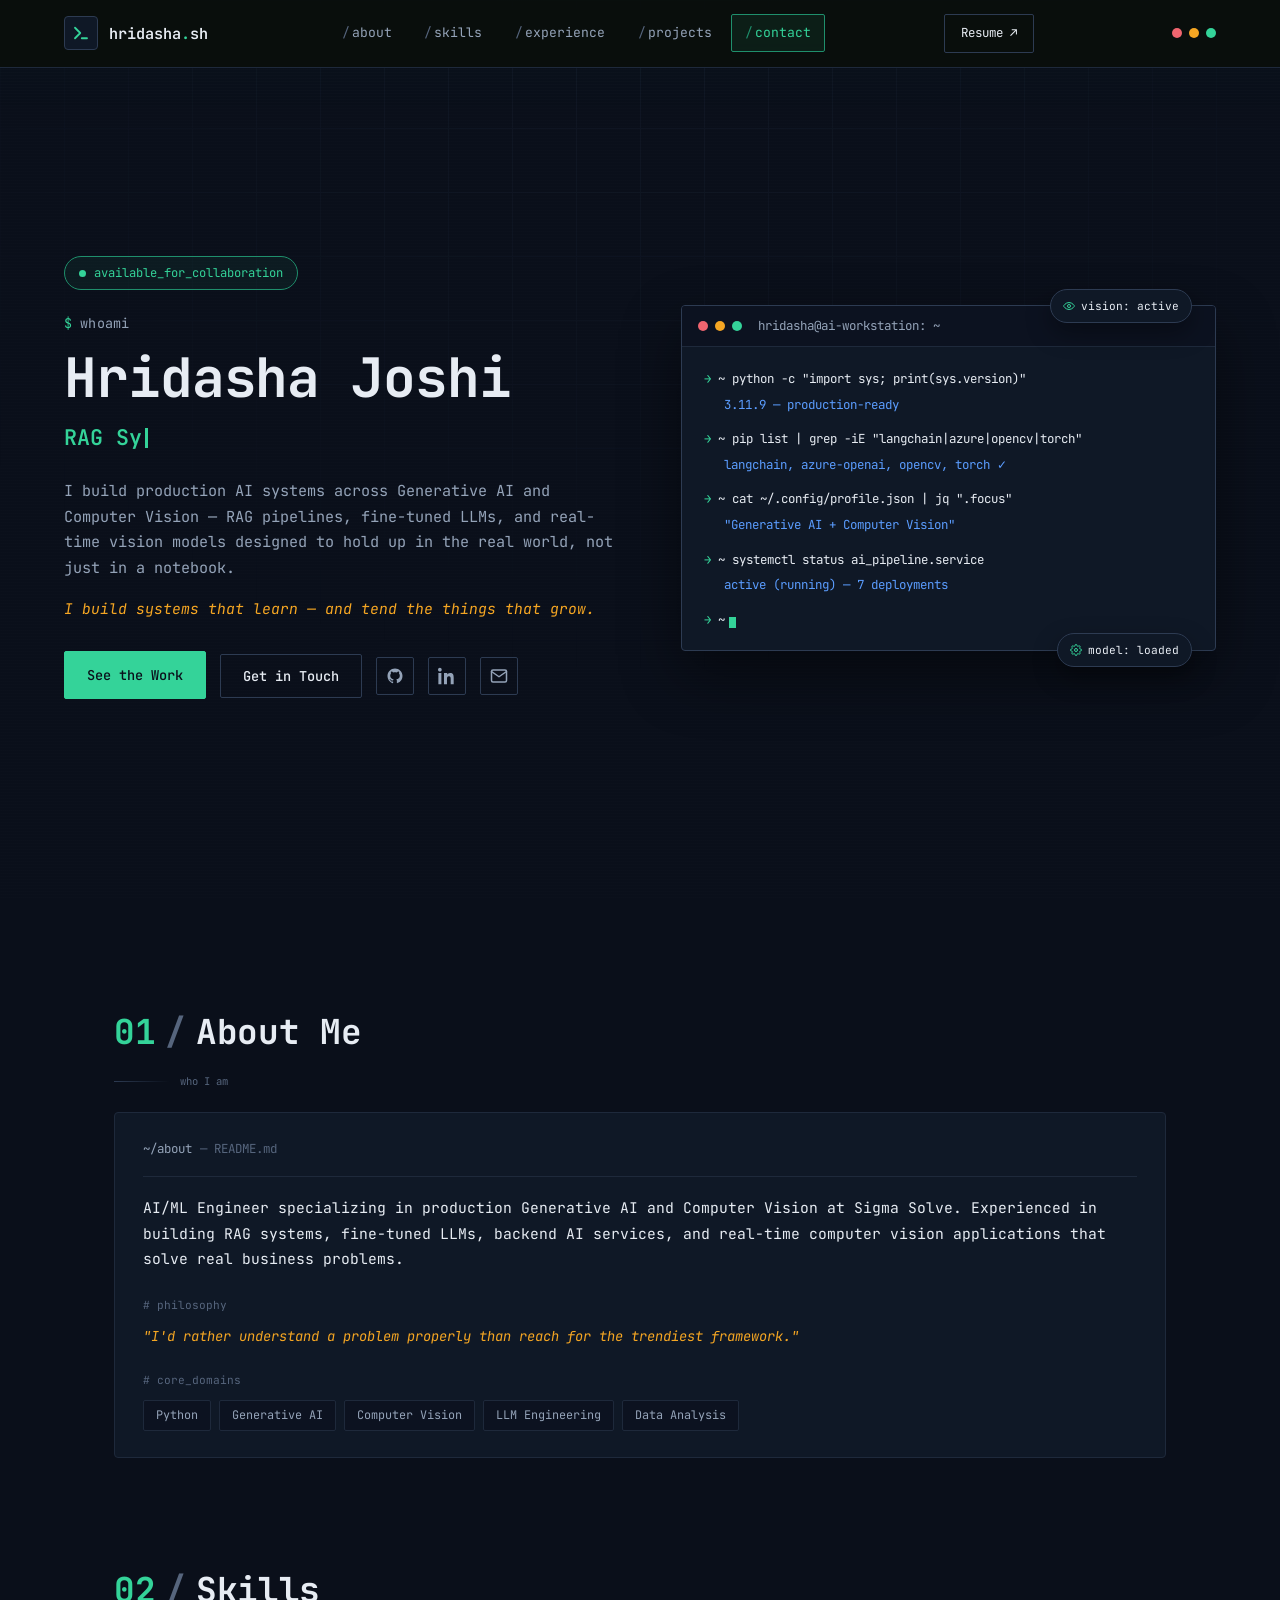
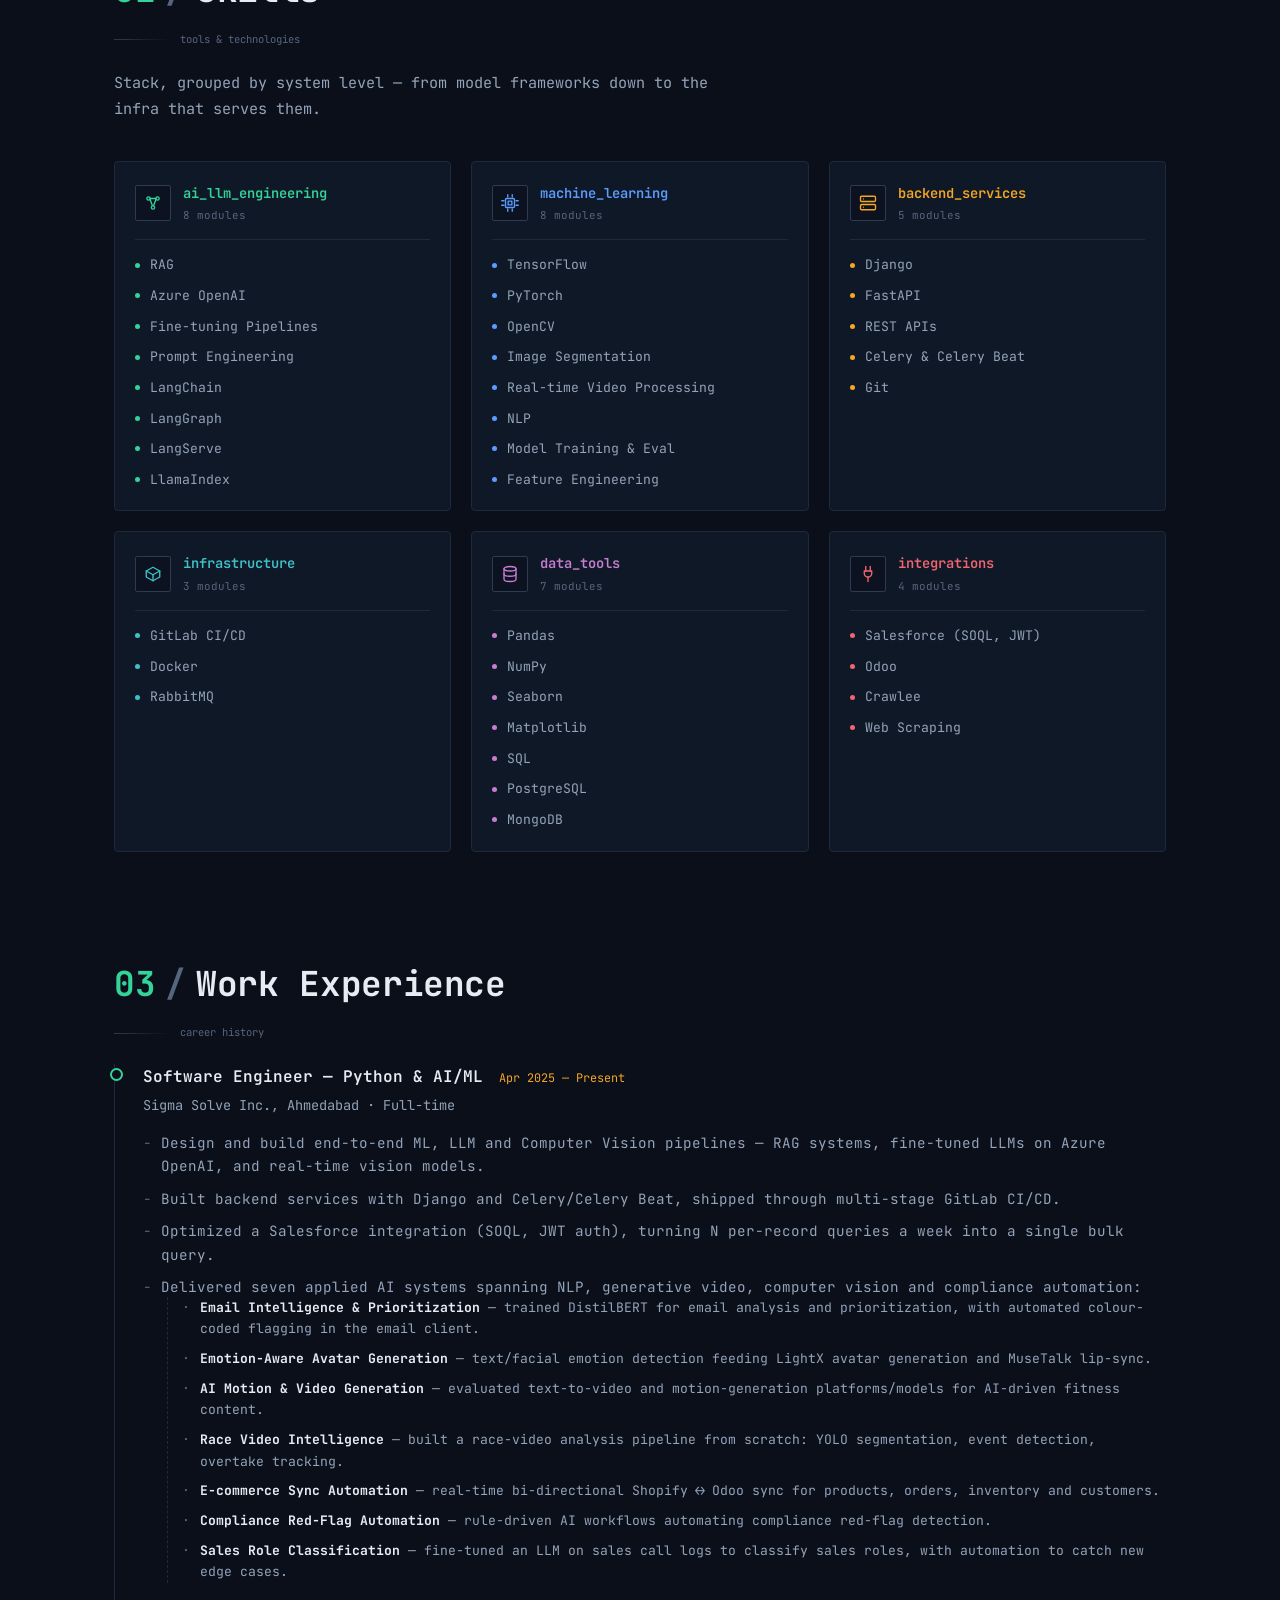
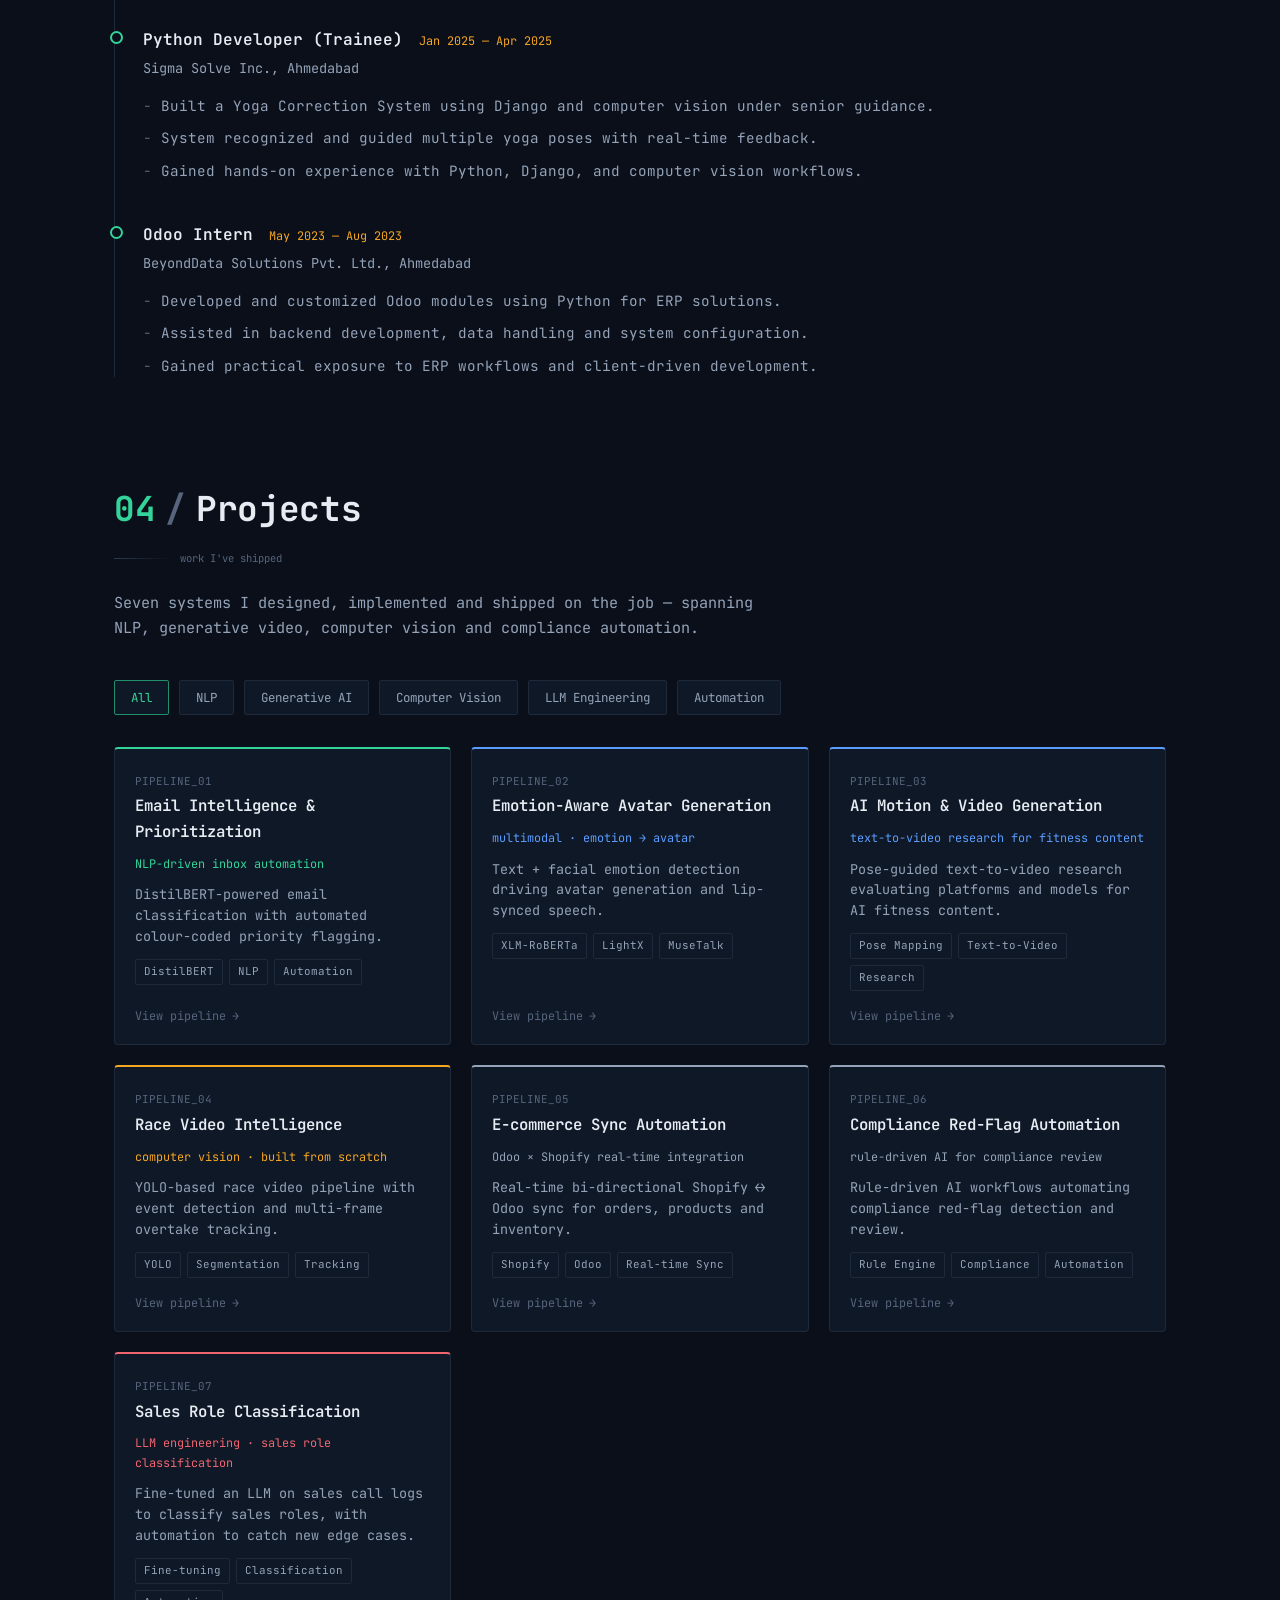
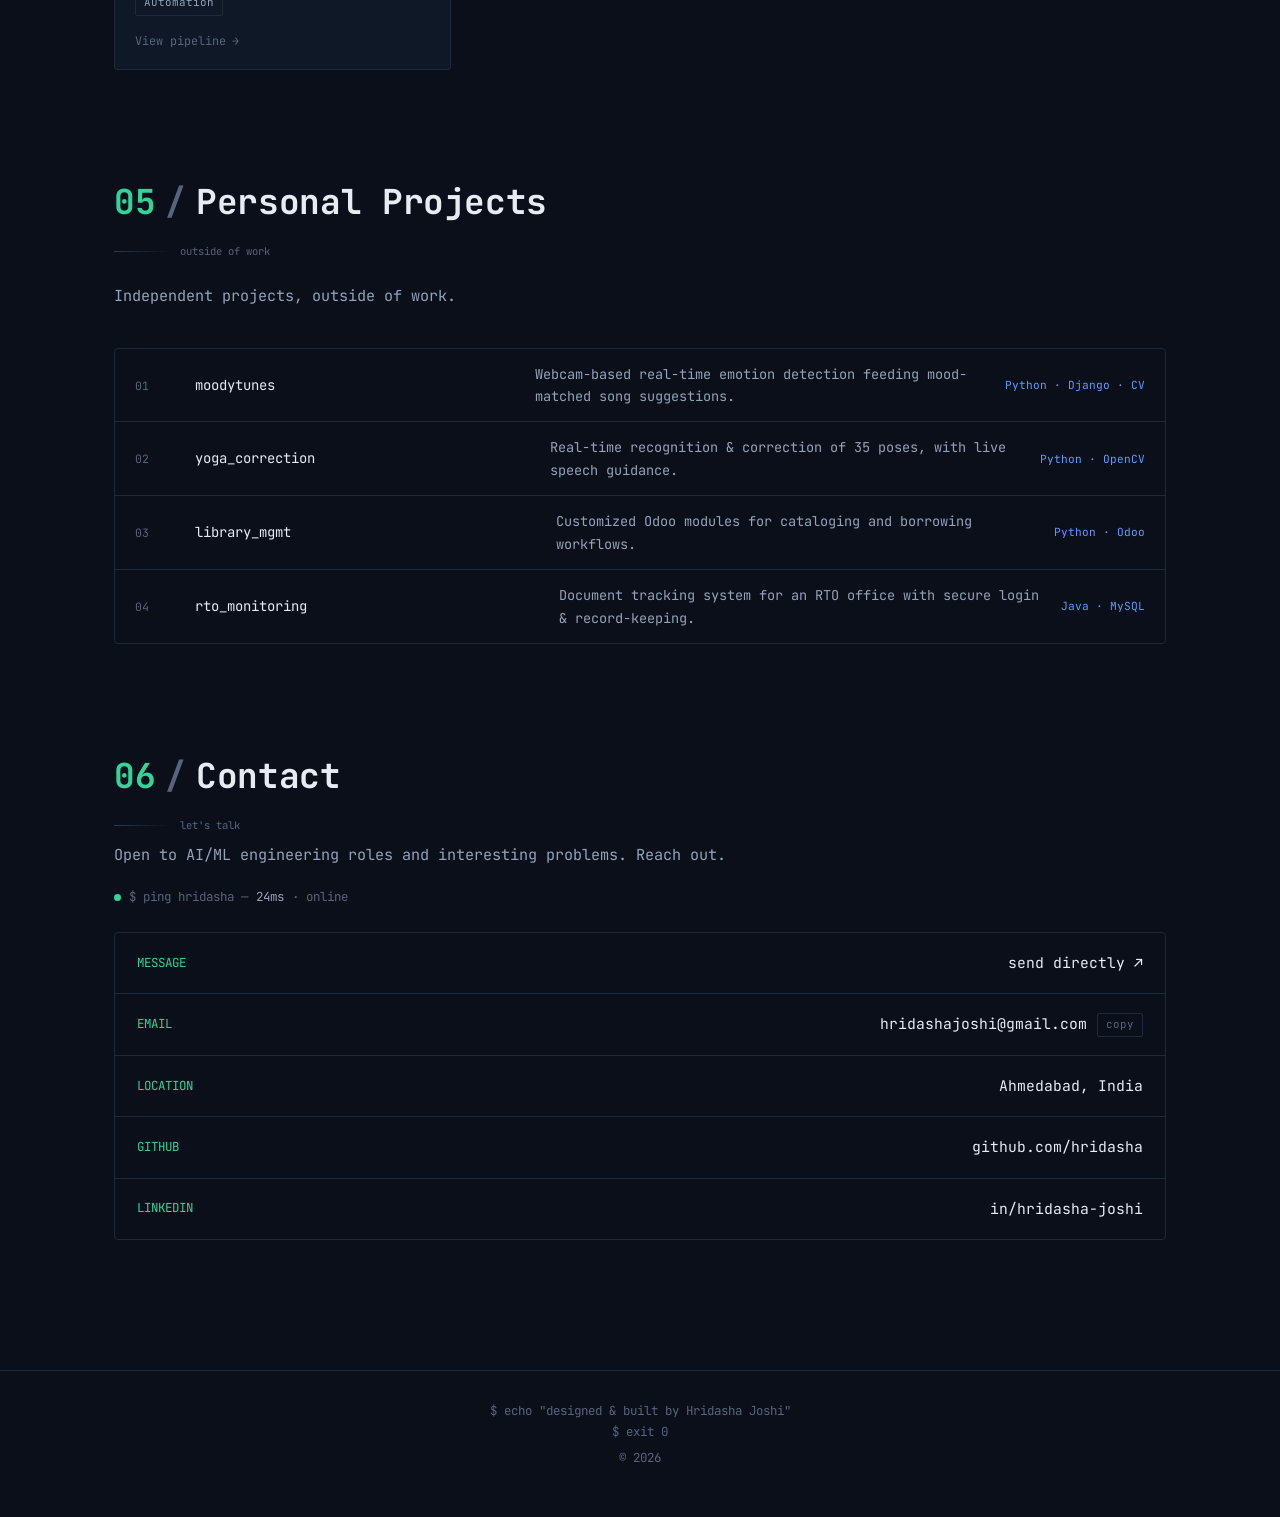
==== commit 7bb2eba9: "Update index file" ====
--- a/index.html
+++ b/index.html
@@ -117,7 +117,7 @@
           <span class="readme-file">&mdash; README.md</span>
         </div>
         <p class="readme-bio">
-          AI/ML Engineer specializing in production Generative AI and Computer Vision.
+          AI/ML Engineer specializing in production Generative AI and Computer Vision at Sigma Solve.
           Experienced in building RAG systems, fine-tuned LLMs, backend AI services, and real-time
           computer vision applications that solve real business problems.
         </p>
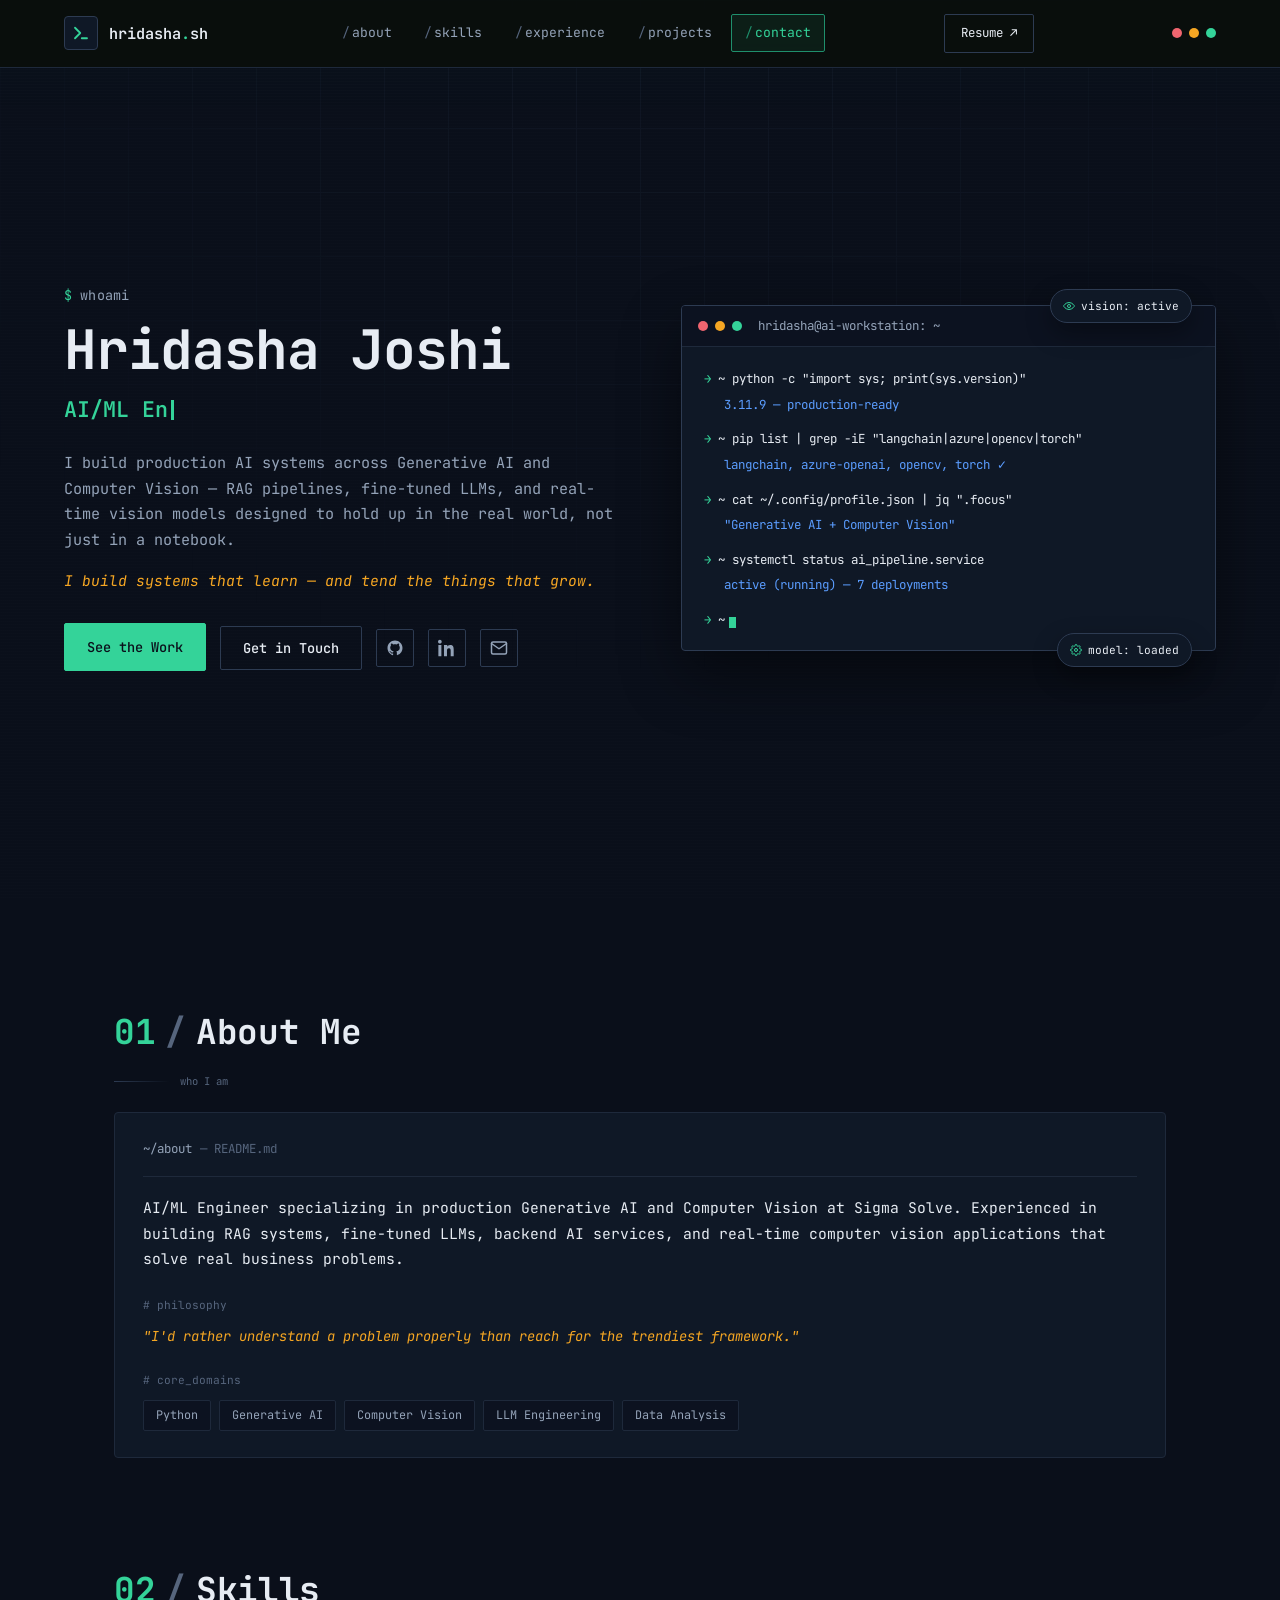
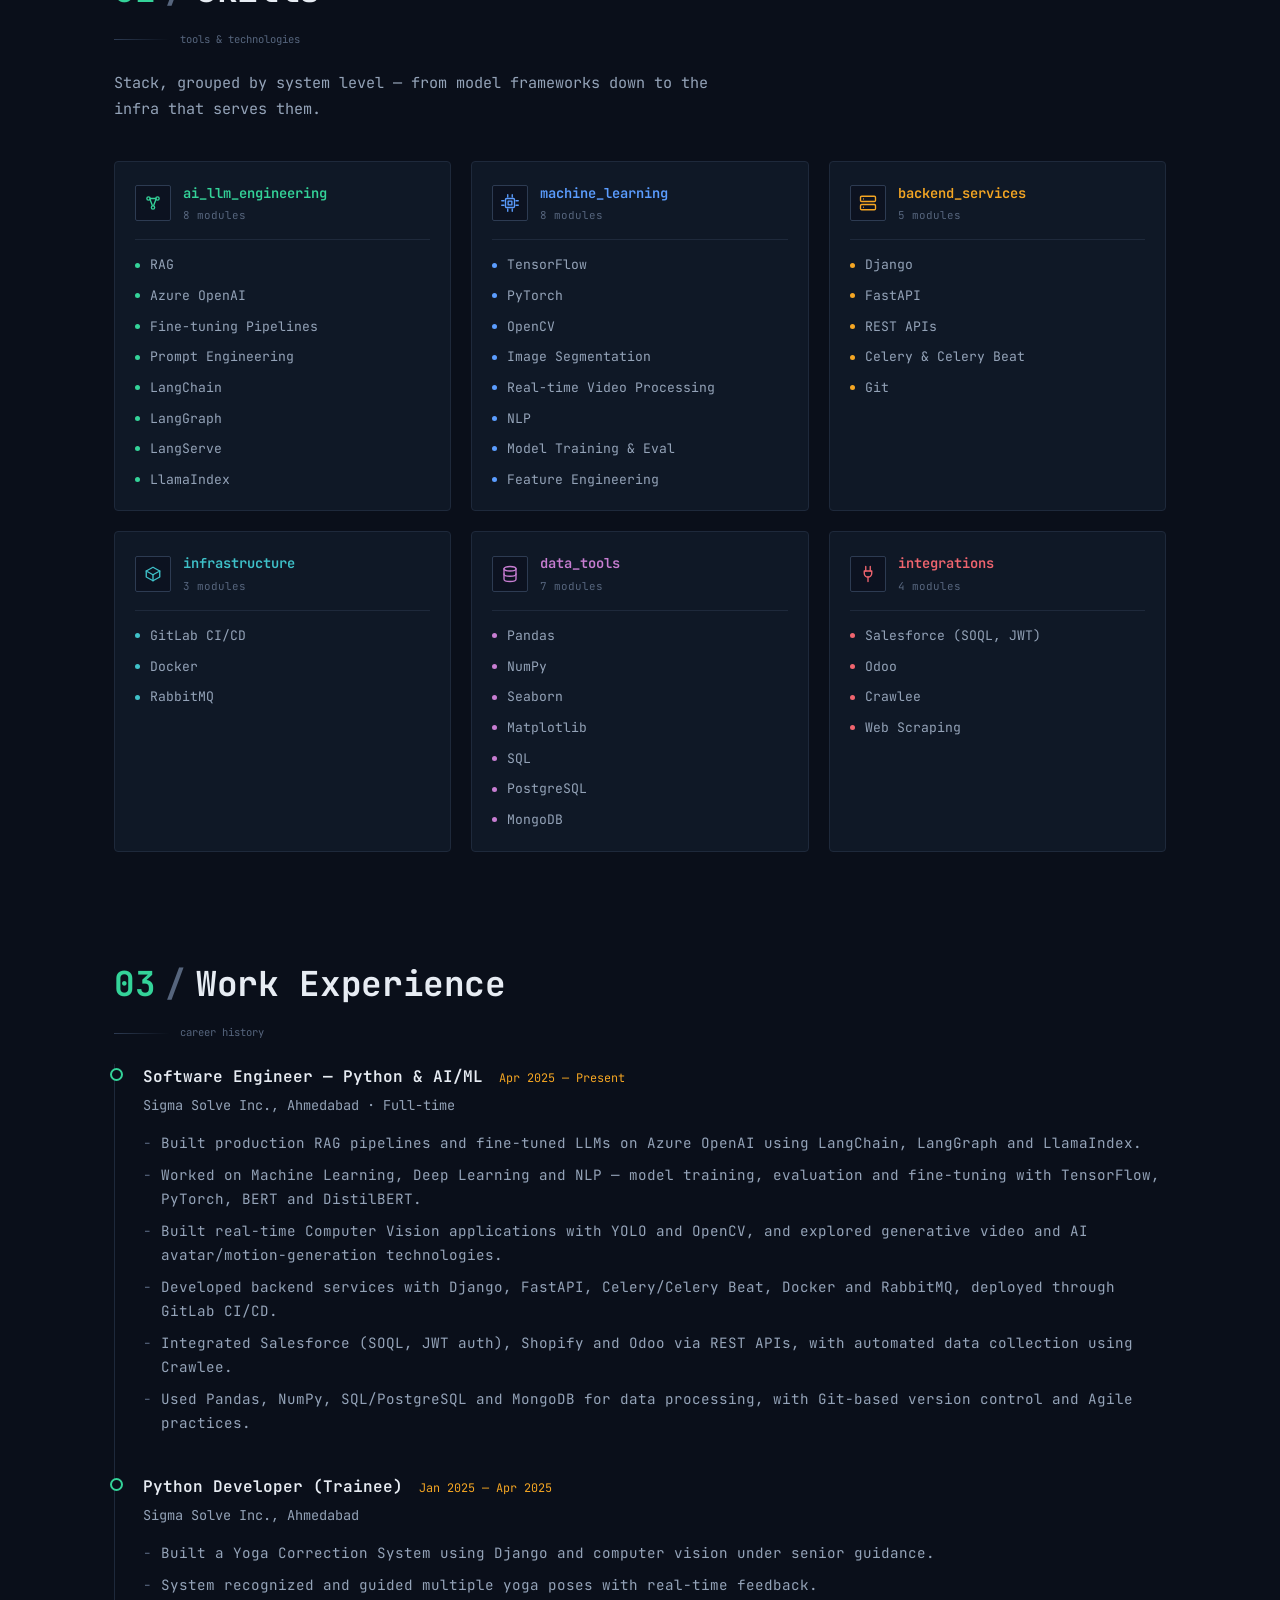
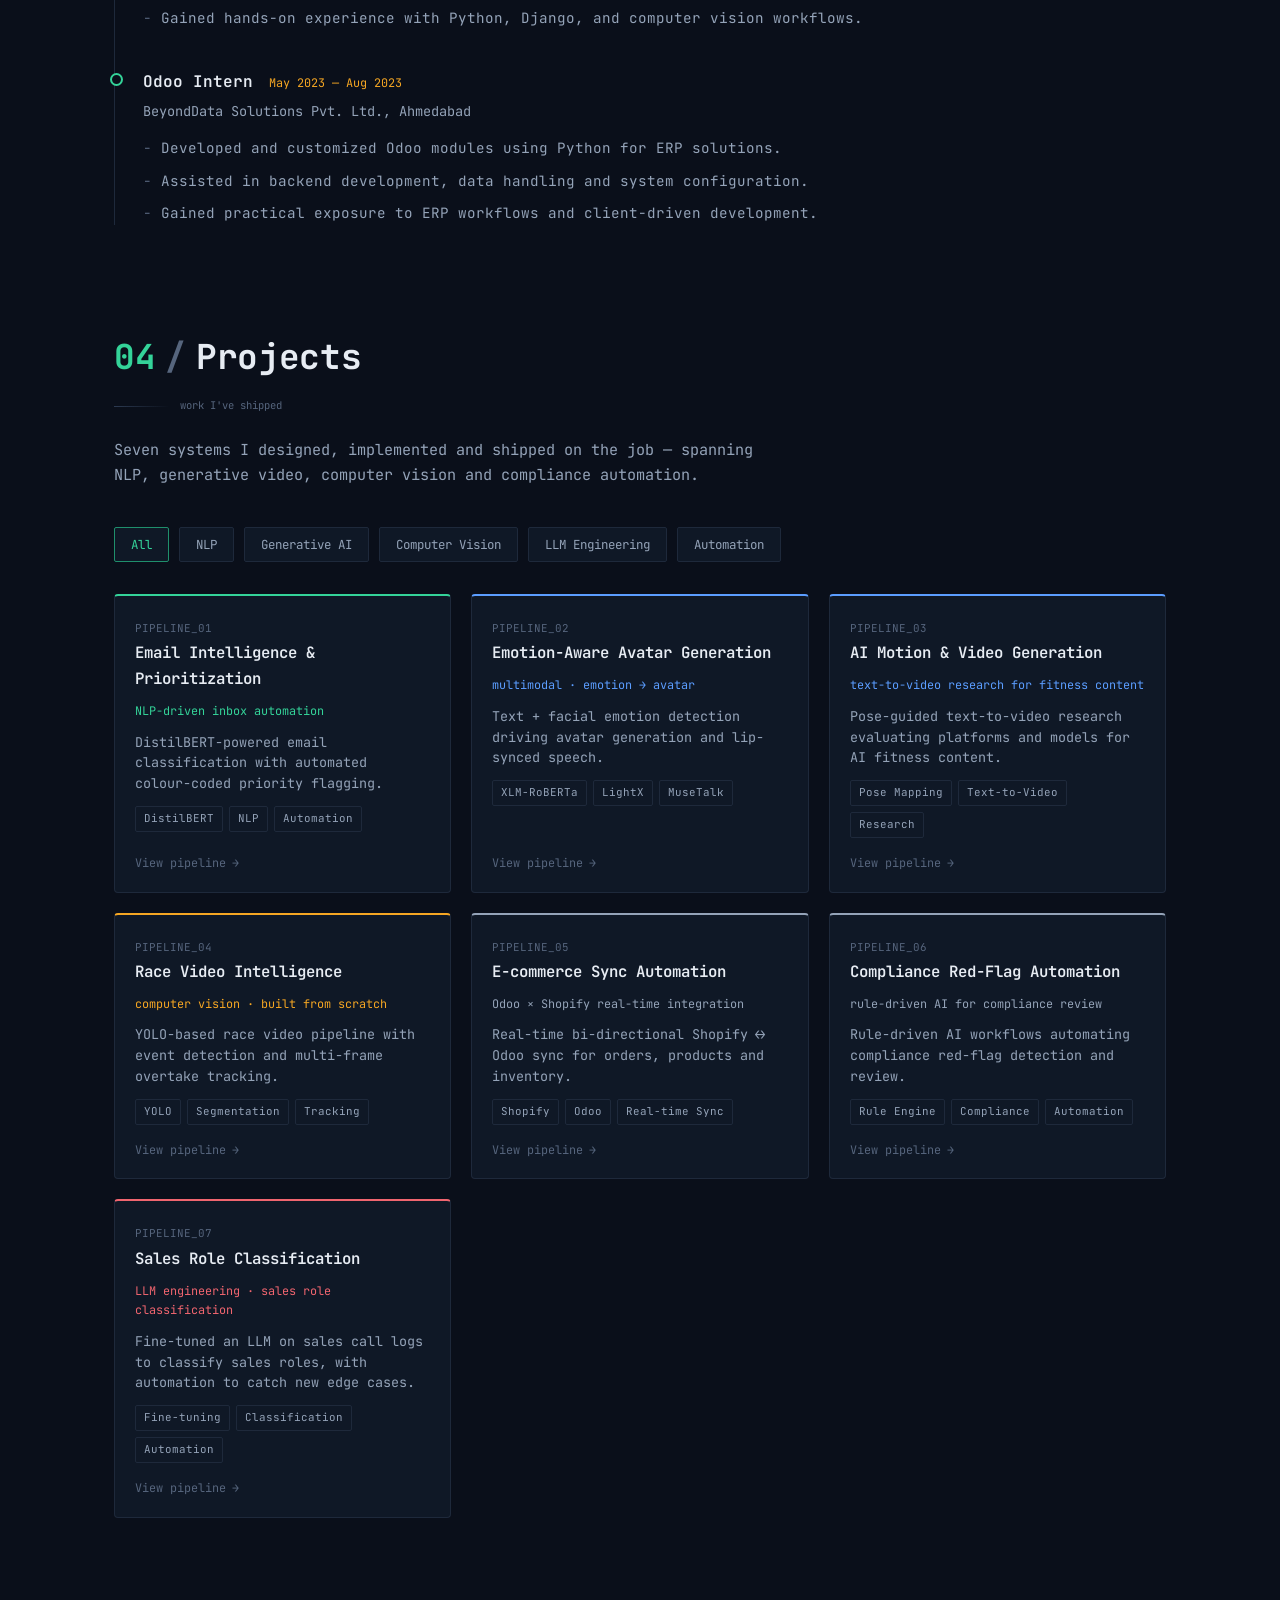
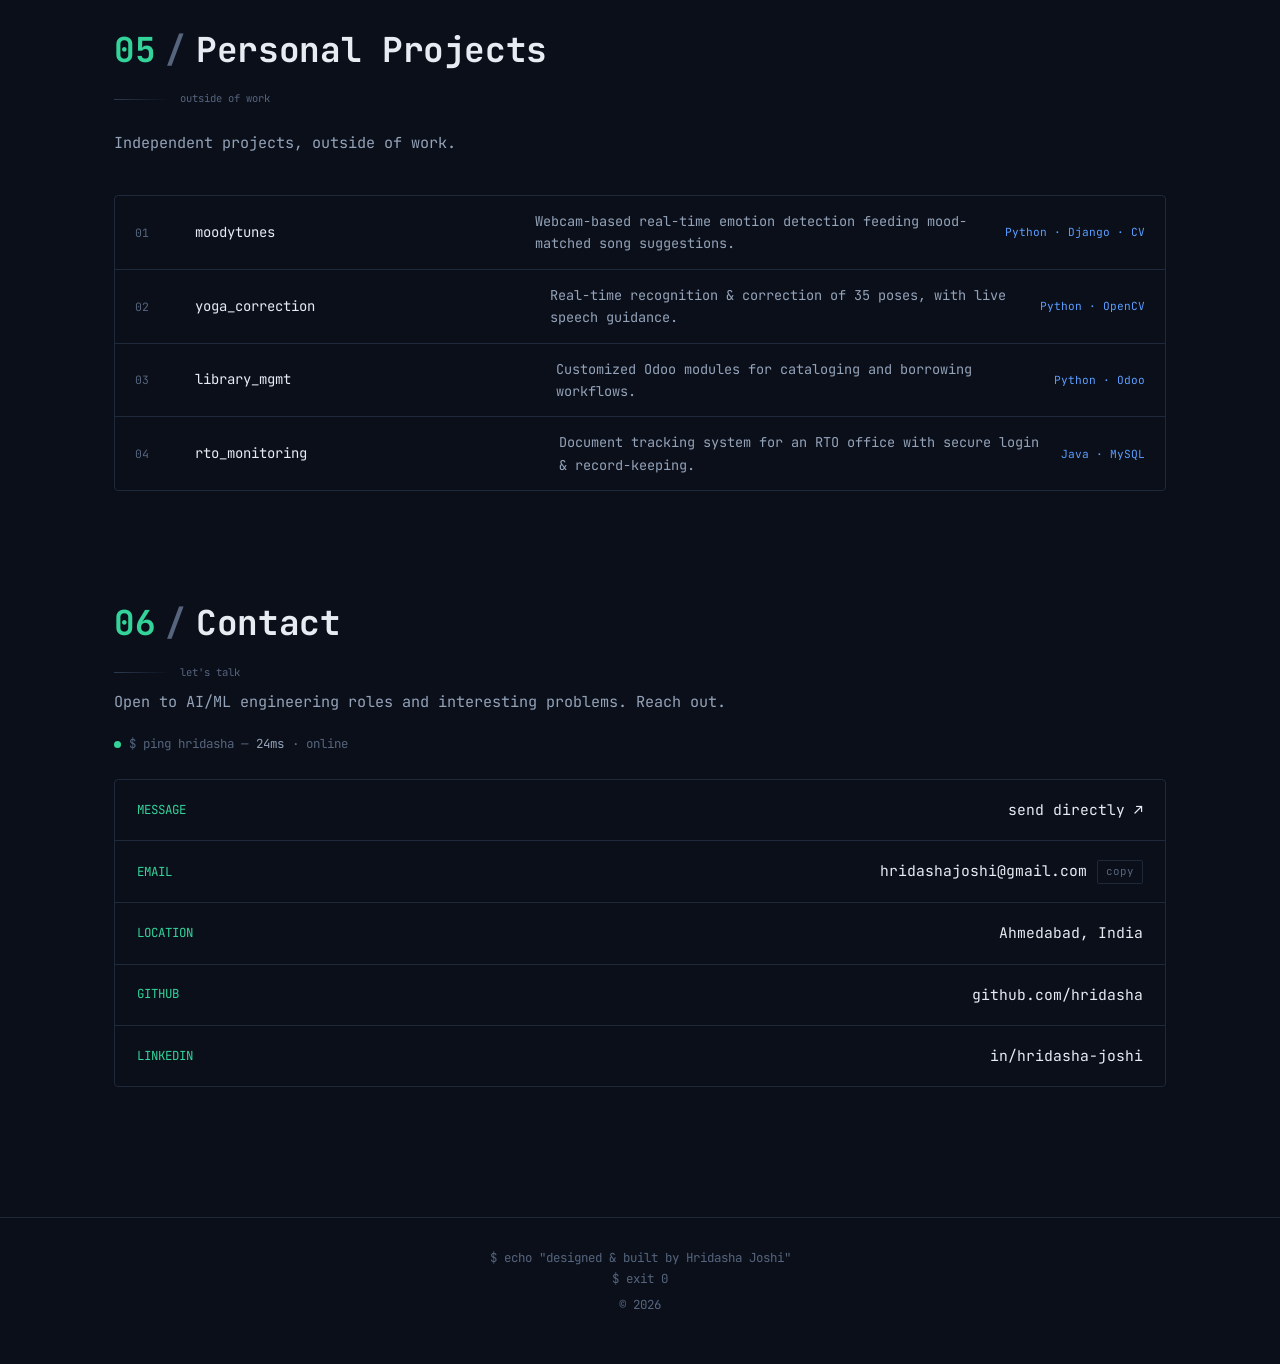
==== commit 5ed12c77: "Condense work experience and add resume contact links" ====
--- a/index.html
+++ b/index.html
@@ -53,7 +53,6 @@
     <div class="hero-grid">
 
       <div class="hero-content">
-        <p class="avail-badge hero-anim" style="--d:0"><span class="avail-dot"></span>available_for_collaboration</p>
         <p class="prompt-line hero-anim" style="--d:1"><span class="prompt-sym">$</span> whoami</p>
         <h1 class="hero-name hero-anim" style="--d:2">Hridasha Joshi</h1>
         <div class="hero-role-line hero-anim" style="--d:2.5">
@@ -271,23 +270,13 @@
         </div>
         <p class="exp-company">Sigma Solve Inc., Ahmedabad · Full-time</p>
         <ul>
-          <li>Design and build end-to-end ML, LLM and Computer Vision pipelines — RAG systems, fine-tuned LLMs on Azure OpenAI, and real-time vision models.</li>
-          <li>Built backend services with Django and Celery/Celery Beat, shipped through multi-stage GitLab CI/CD.</li>
-          <li>Optimized a Salesforce integration (SOQL, JWT auth), turning N per-record queries a week into a single bulk query.</li>
-          <li>Delivered seven applied AI systems spanning NLP, generative video, computer vision and compliance automation:</li>
-        </ul>
-        <ul class="exp-sublist">
-          <li><strong>Email Intelligence &amp; Prioritization</strong> — trained DistilBERT for email analysis and prioritization, with automated colour-coded flagging in the email client.</li>
-          <li><strong>Emotion-Aware Avatar Generation</strong> — text/facial emotion detection feeding LightX avatar generation and MuseTalk lip-sync.</li>
-          <li><strong>AI Motion &amp; Video Generation</strong> — evaluated text-to-video and motion-generation platforms/models for AI-driven fitness content.</li>
-          <li><strong>Race Video Intelligence</strong> — built a race-video analysis pipeline from scratch: YOLO segmentation, event detection, overtake tracking.</li>
-          <li><strong>E-commerce Sync Automation</strong> — real-time bi-directional Shopify ↔ Odoo sync for products, orders, inventory and customers.</li>
-          <li><strong>Compliance Red-Flag Automation</strong> — rule-driven AI workflows automating compliance red-flag detection.</li>
-          <li><strong>Sales Role Classification</strong> — fine-tuned an LLM on sales call logs to classify sales roles, with automation to catch new edge cases.</li>
-        </ul>
-        <button type="button" class="exp-sublist-toggle" data-sublist-toggle>
-          Show all 7 <span class="exp-sublist-toggle-arrow">&#8964;</span>
-        </button>
+          <li>Built production RAG pipelines and fine-tuned LLMs on Azure OpenAI using LangChain, LangGraph and LlamaIndex.</li>
+          <li>Worked on Machine Learning, Deep Learning and NLP — model training, evaluation and fine-tuning with TensorFlow, PyTorch, BERT and DistilBERT.</li>
+          <li>Built real-time Computer Vision applications with YOLO and OpenCV, and explored generative video and AI avatar/motion-generation technologies.</li>
+          <li>Developed backend services with Django, FastAPI, Celery/Celery Beat, Docker and RabbitMQ, deployed through GitLab CI/CD.</li>
+          <li>Integrated Salesforce (SOQL, JWT auth), Shopify and Odoo via REST APIs, with automated data collection using Crawlee.</li>
+          <li>Used Pandas, NumPy, SQL/PostgreSQL and MongoDB for data processing, with Git-based version control and Agile practices.</li>
+        </ul>
       </div>
 
       <div class="exp-item">
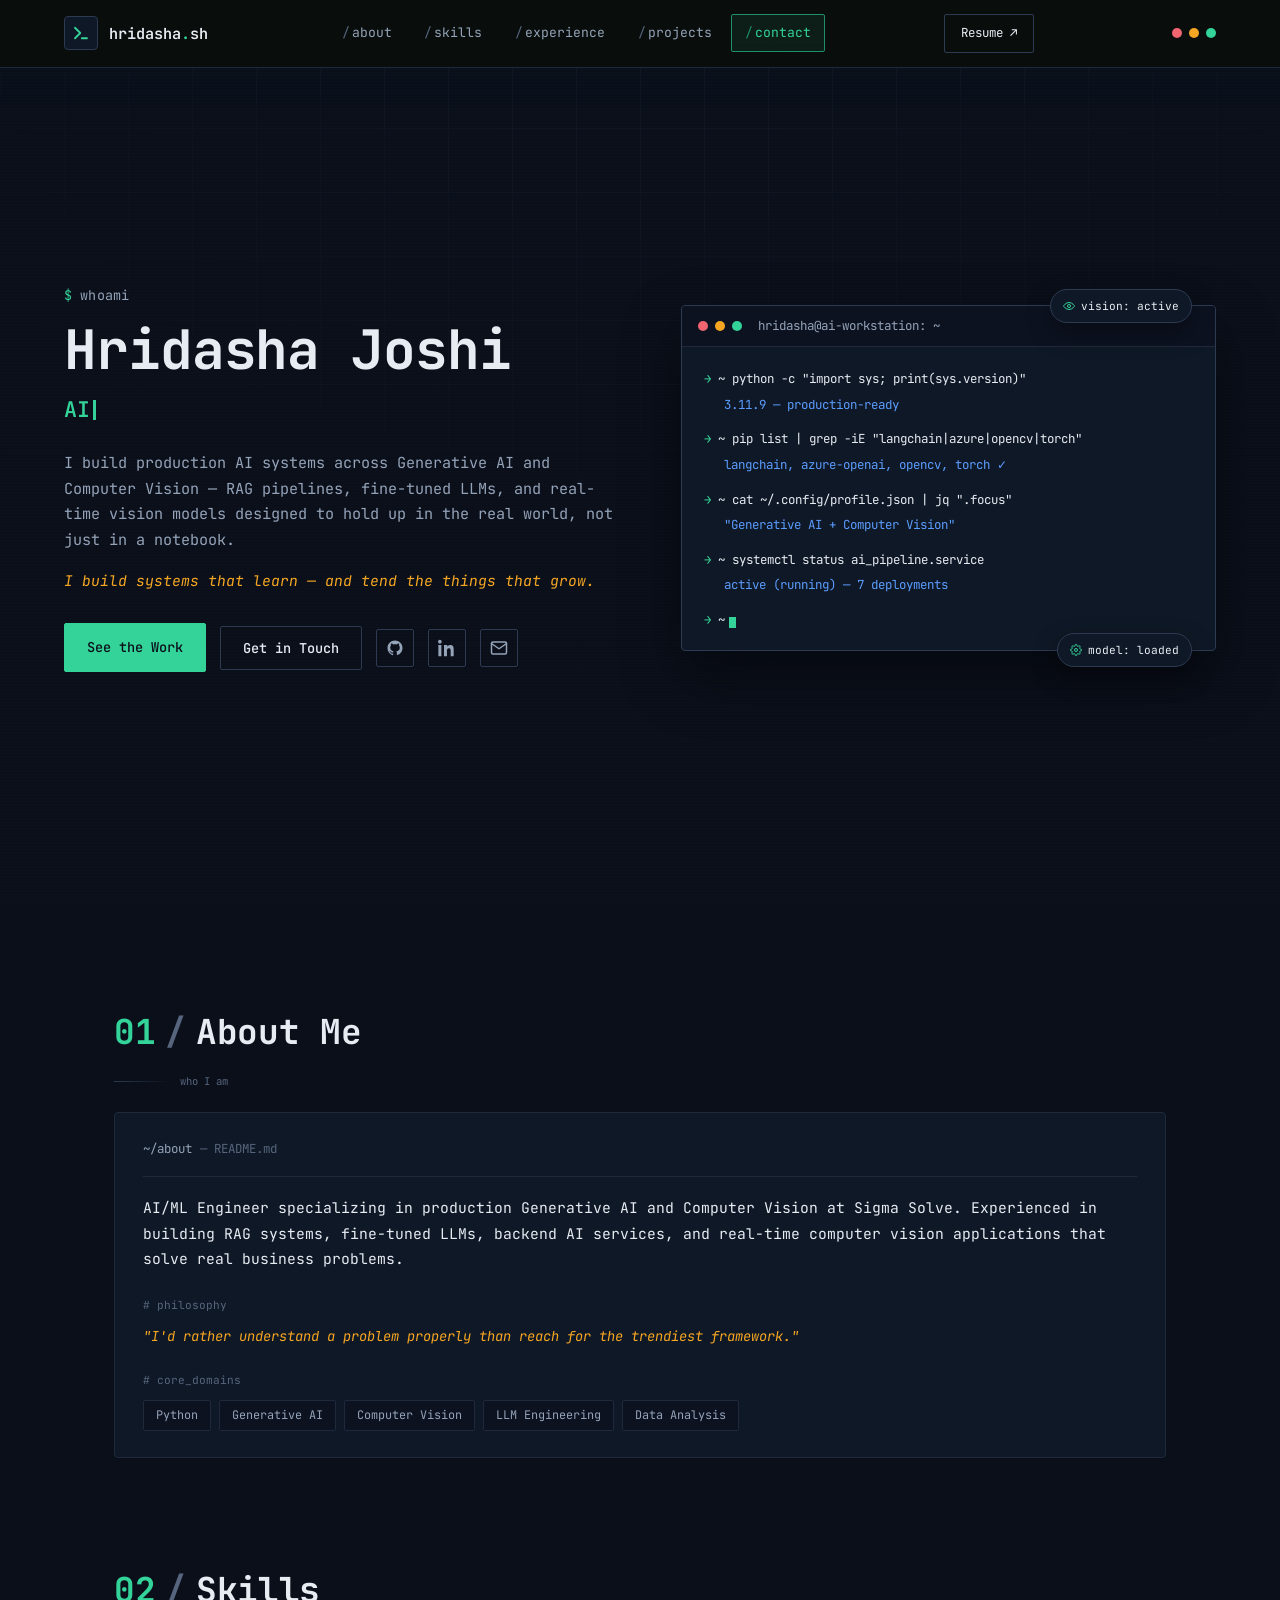
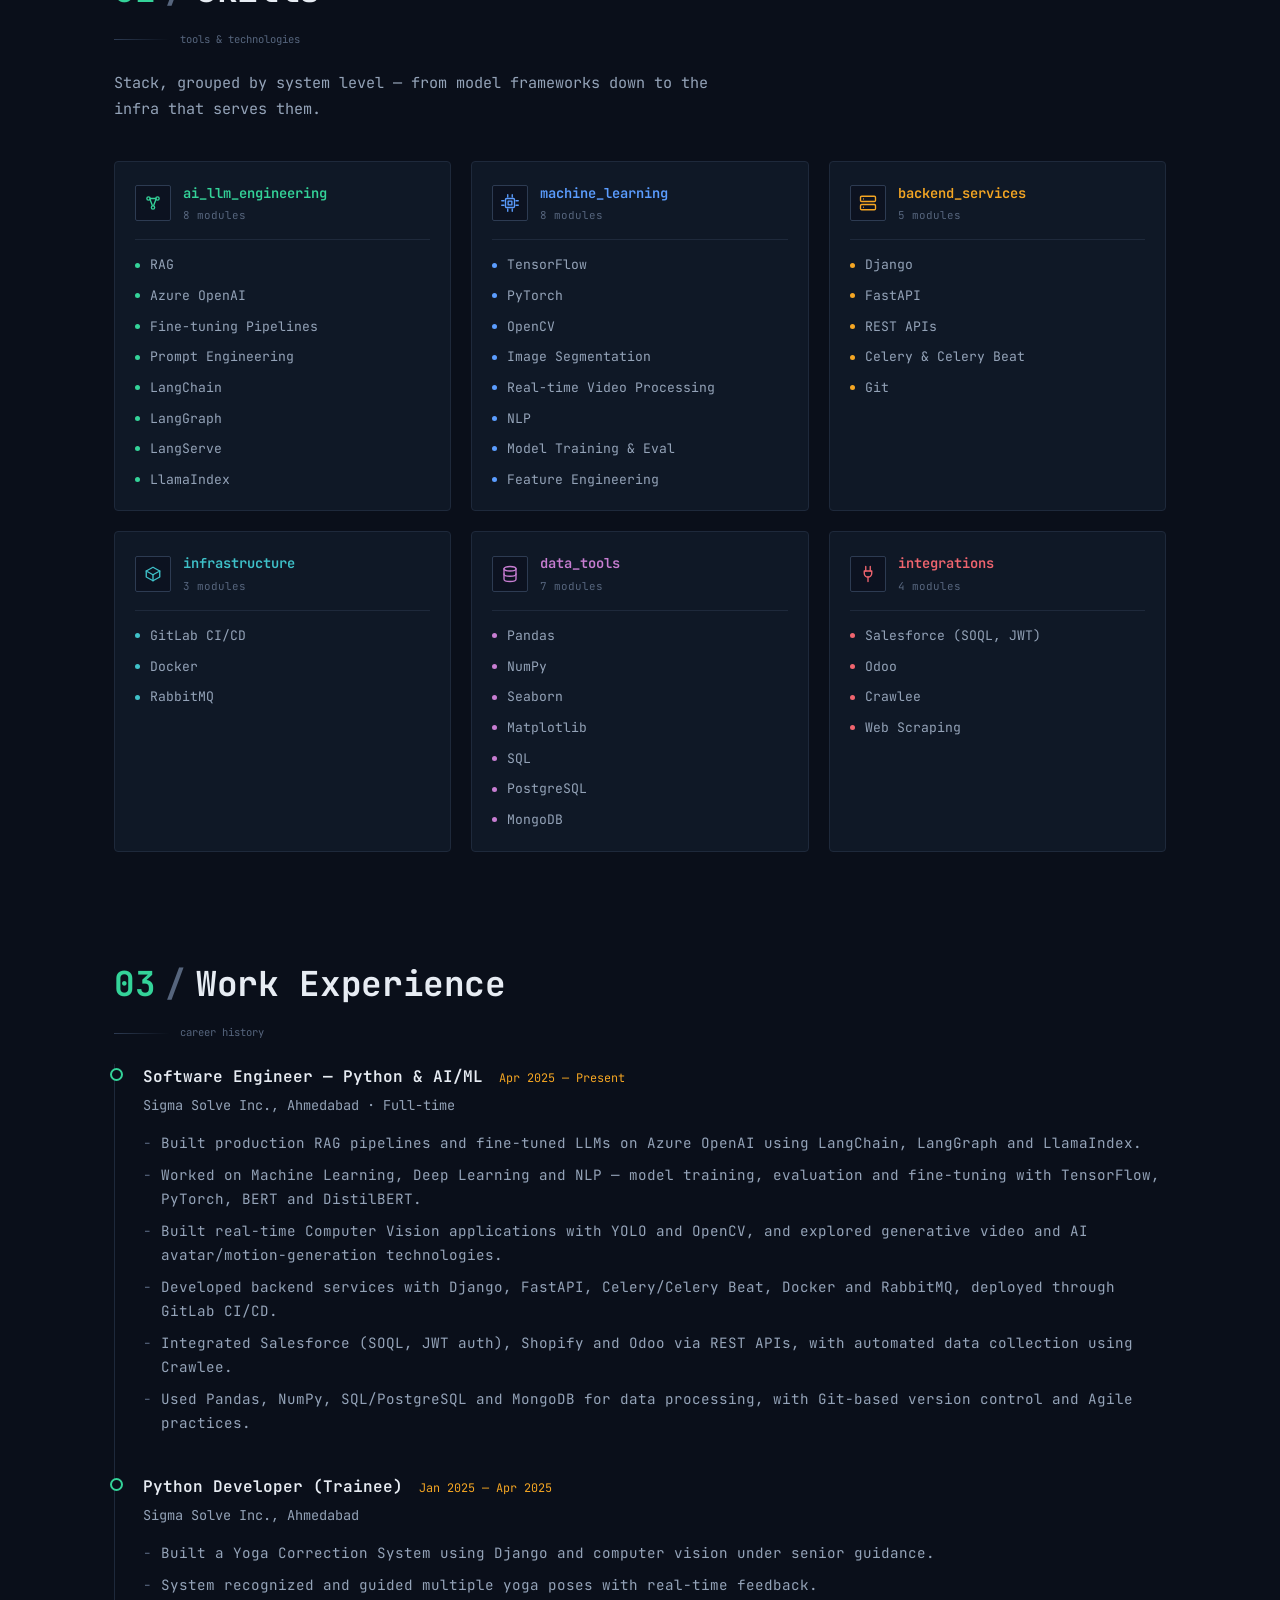
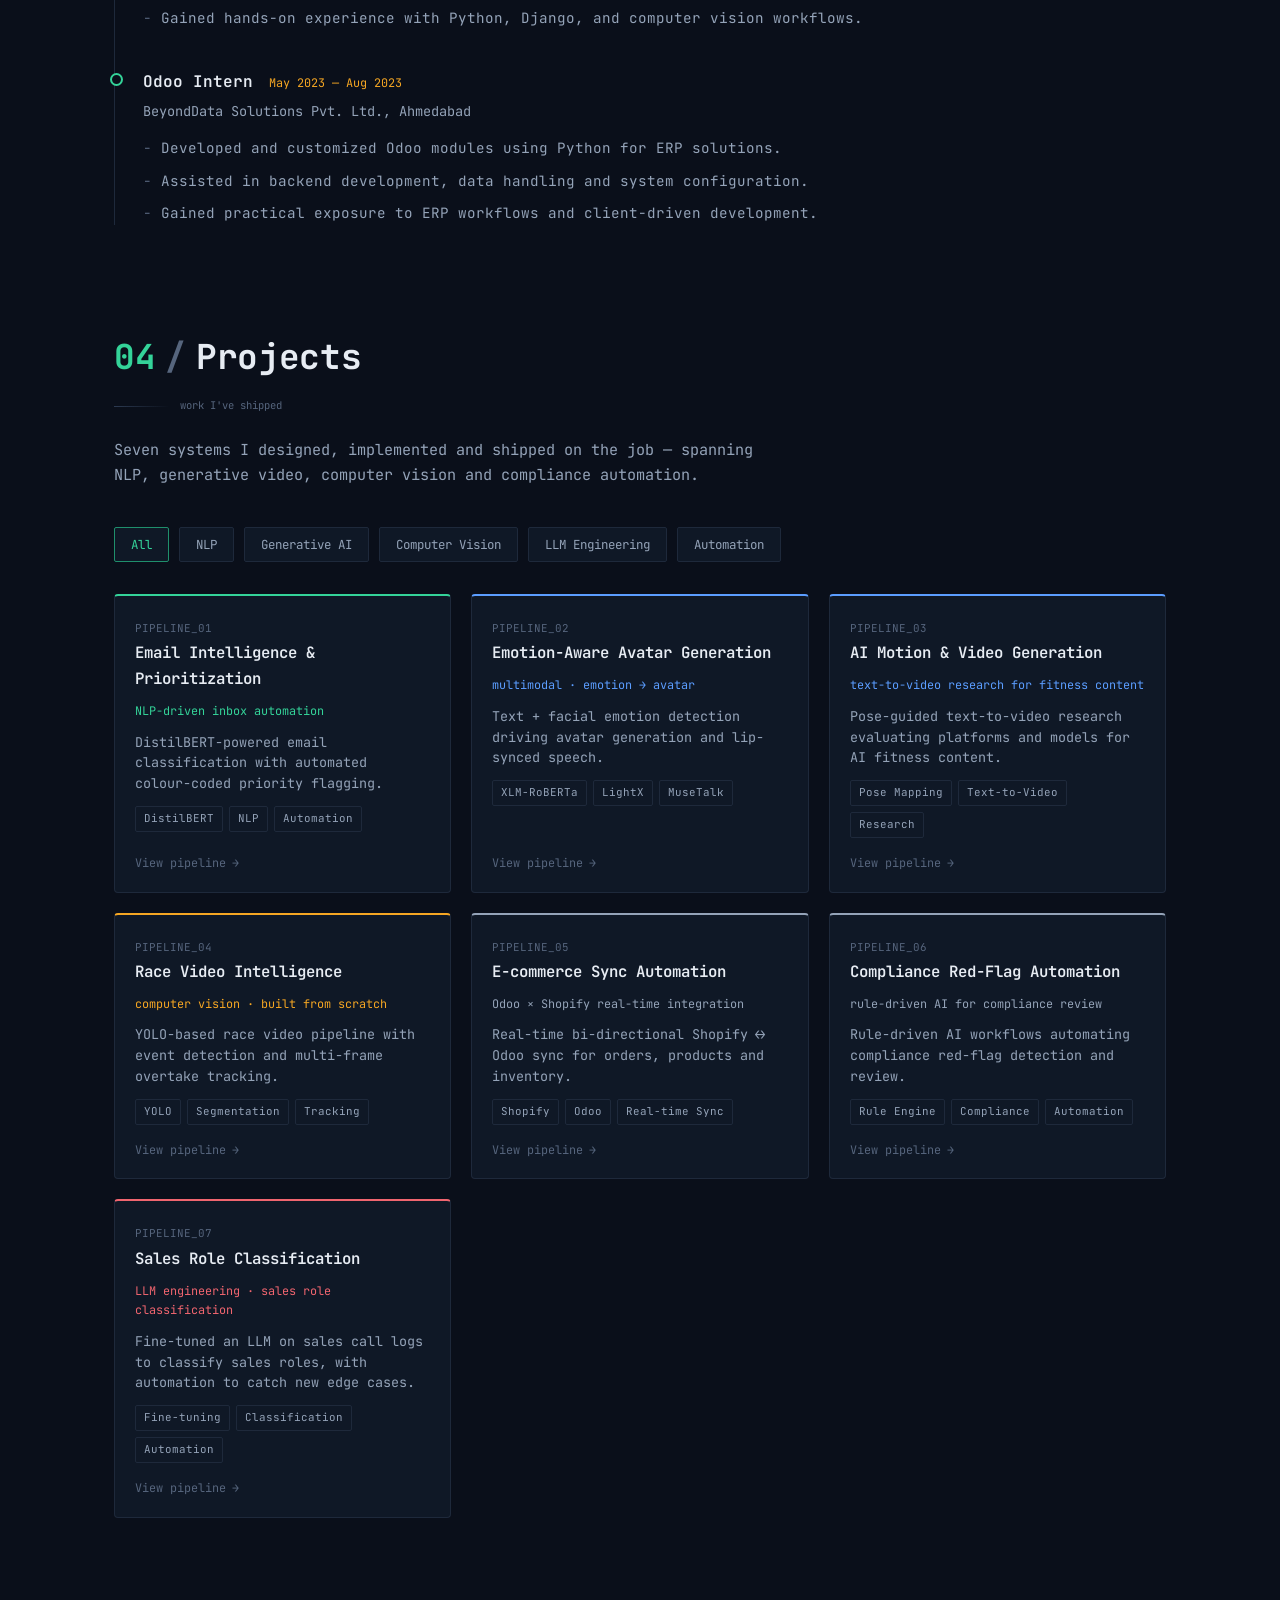
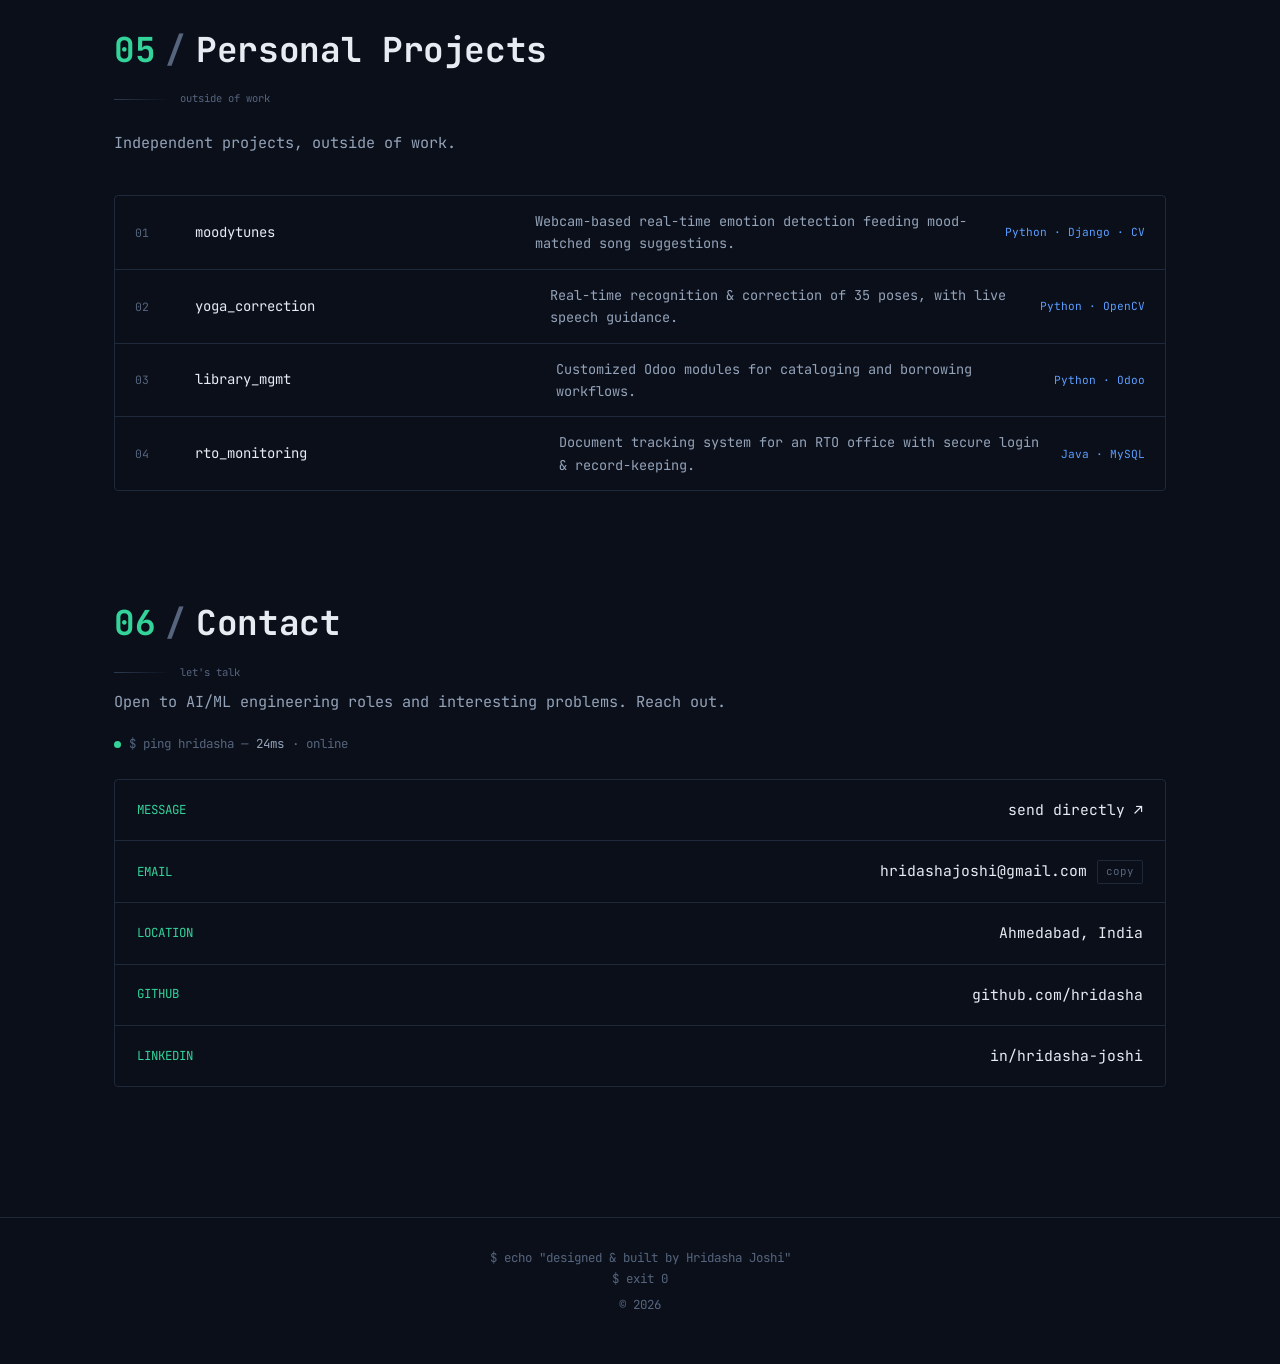
==== commit a9783fad: "updated link" ====
--- a/index.html
+++ b/index.html
@@ -41,7 +41,7 @@
     <a href="#systems" data-section="systems">projects</a>
     <a href="#contact" data-section="contact">contact</a>
   </nav>
-  <a class="resume-btn" href="assets/Hridasha_Joshi_Resume.pdf" target="_blank" rel="noopener">Resume ↗</a>
+  <a class="resume-btn" href="assets/Hridasha_Joshi_Resume.pdf?v=2" target="_blank" rel="noopener">Resume ↗</a>
   <div class="term-dots nav-controls" aria-hidden="true"><span></span><span></span><span></span></div>
   <button class="burger" id="burger" aria-label="Toggle menu"><span></span><span></span><span></span></button>
 </header>
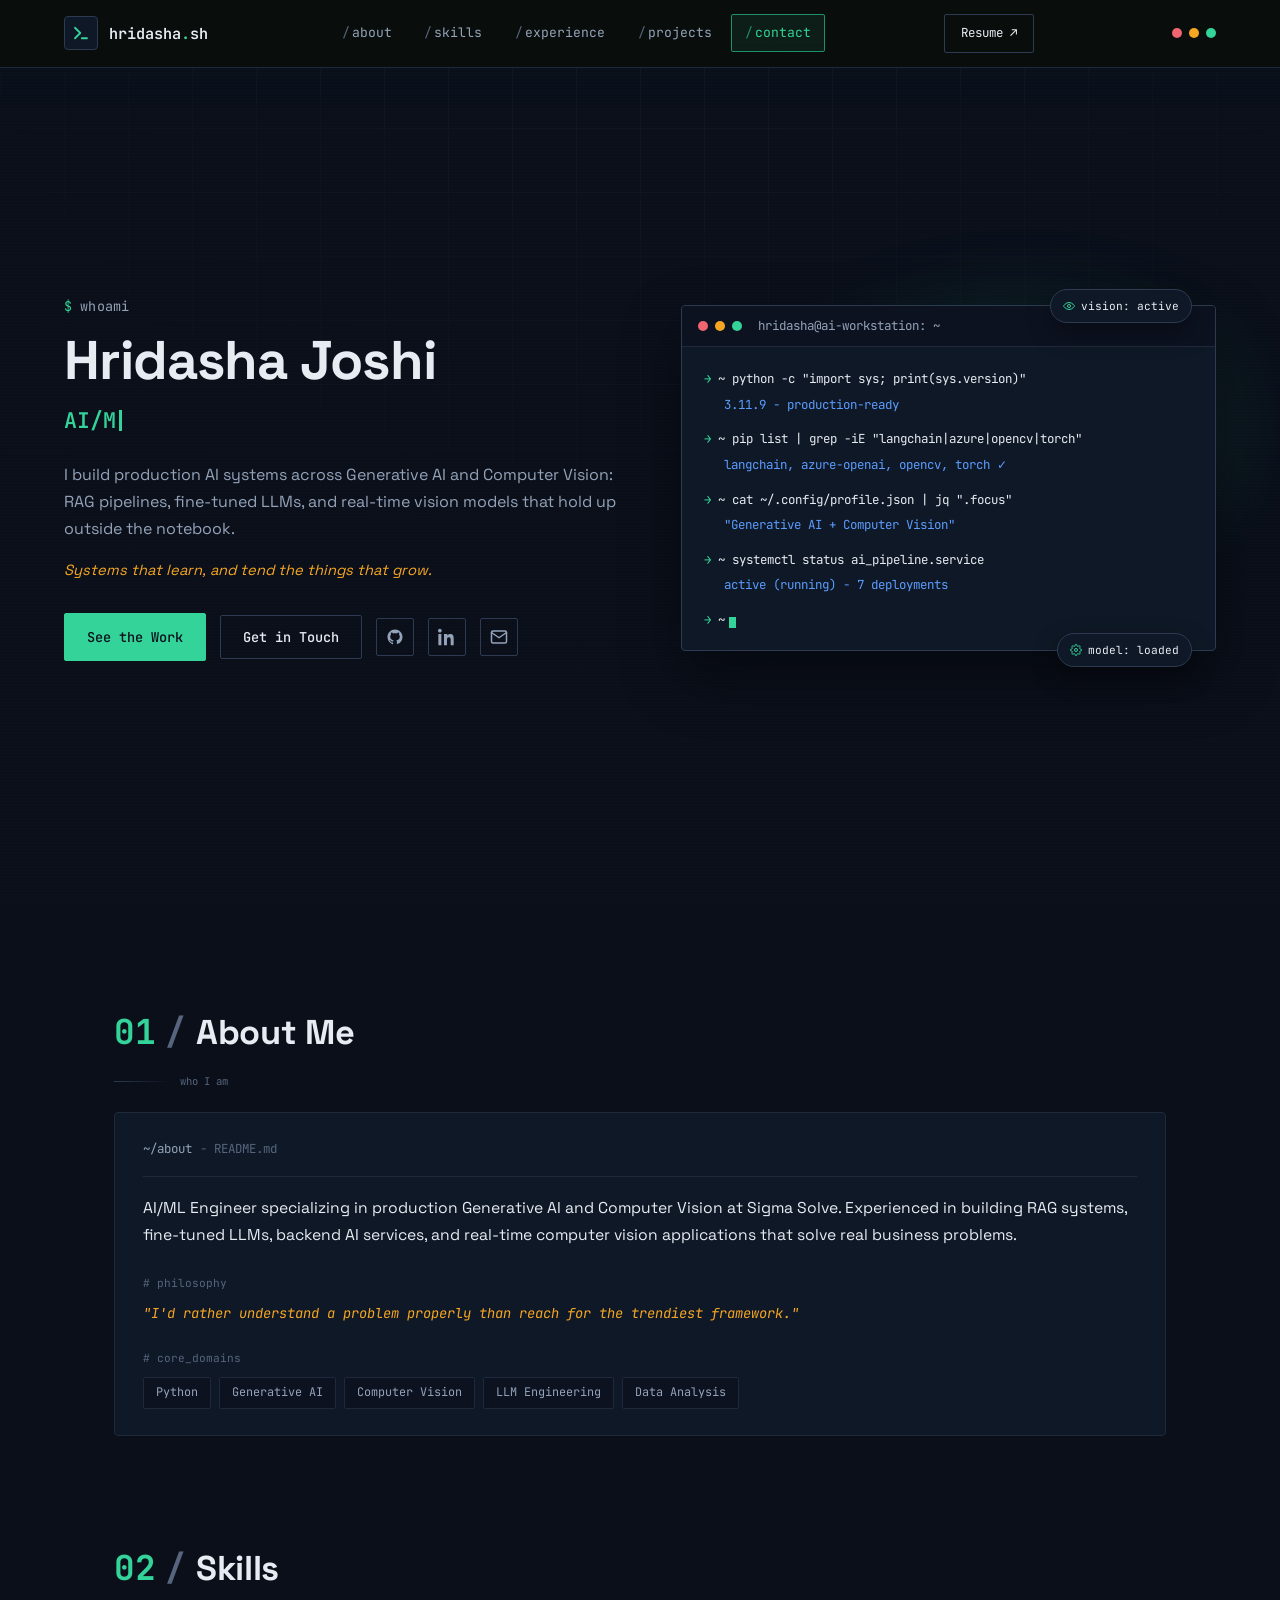
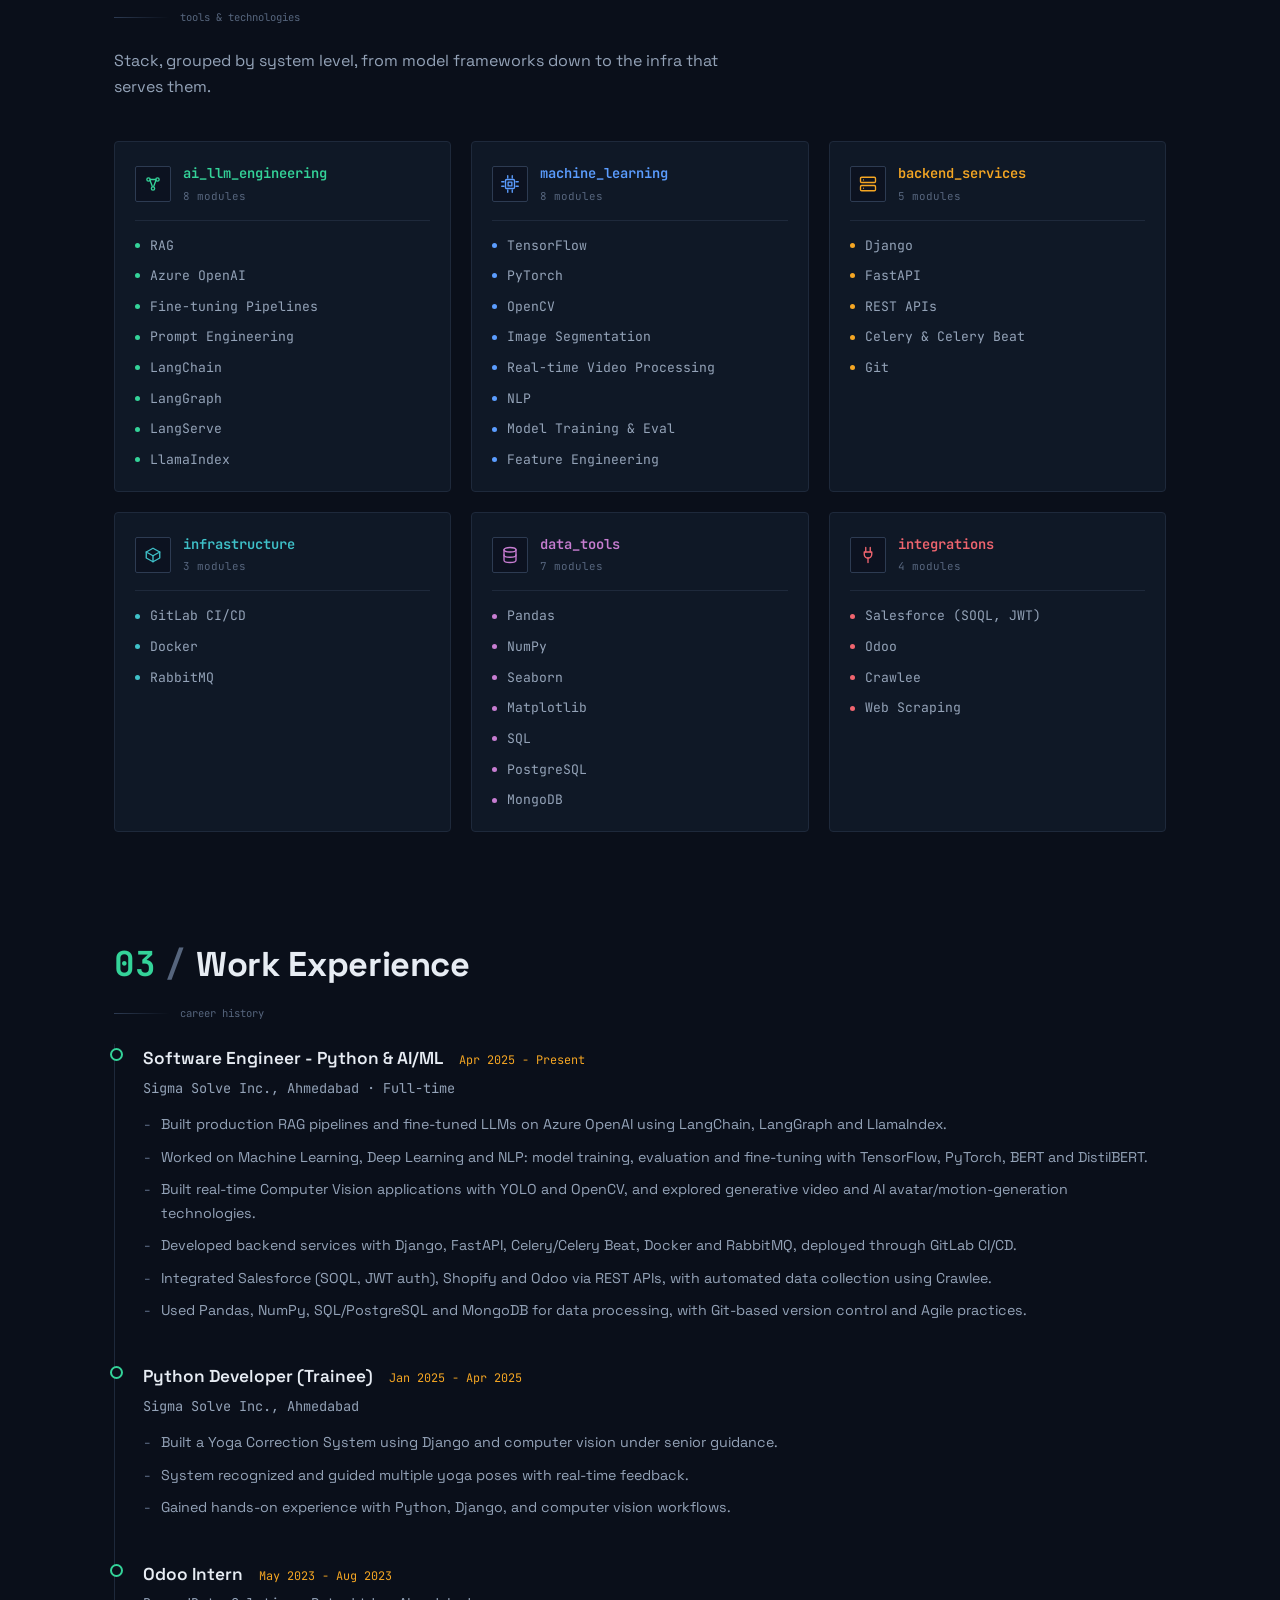
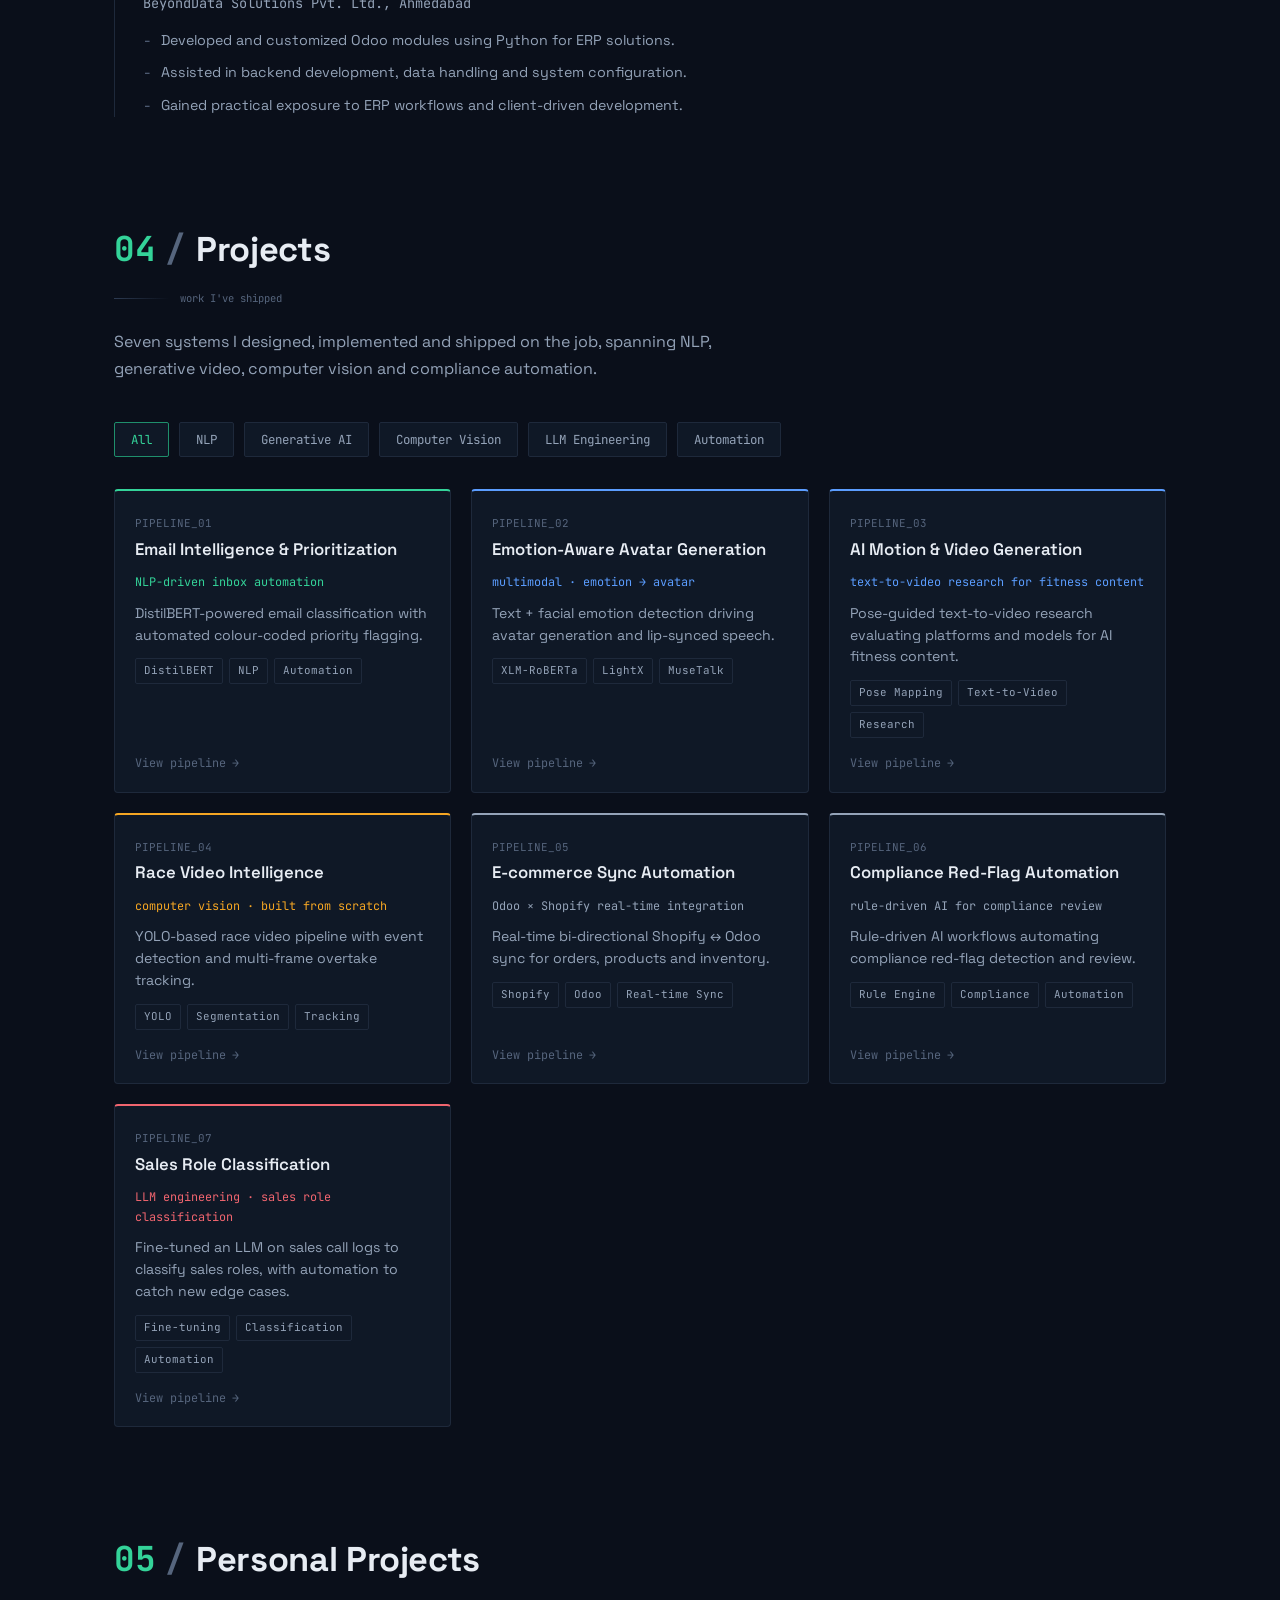
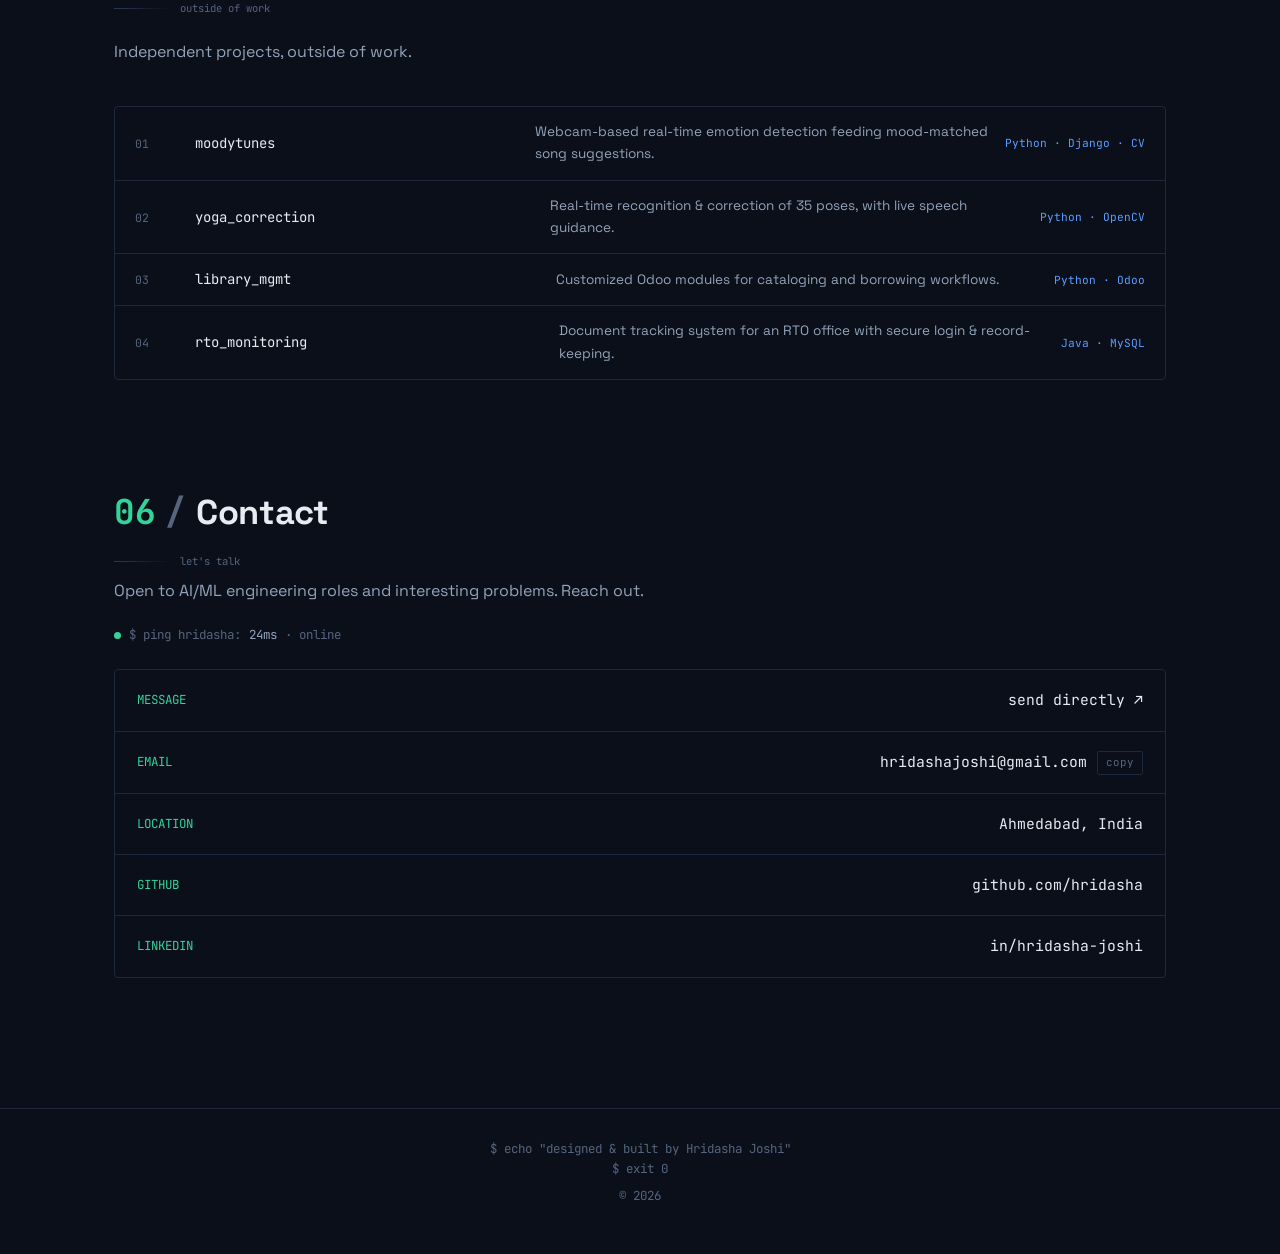
==== commit 9934fd0a: "Polish design" ====
--- a/index.html
+++ b/index.html
@@ -3,12 +3,12 @@
 <head>
 <meta charset="UTF-8" />
 <meta name="viewport" content="width=device-width, initial-scale=1.0" />
-<title>Hridasha Joshi — AI/ML Engineer</title>
-<meta name="description" content="Hridasha Joshi — Software & AI/ML Engineer specializing in Generative AI, Computer Vision and production ML systems." />
+<title>Hridasha Joshi - AI/ML Engineer</title>
+<meta name="description" content="Hridasha Joshi - Software & AI/ML Engineer specializing in Generative AI, Computer Vision and production ML systems." />
 <link rel="icon" href="data:image/svg+xml,%3Csvg xmlns='http://www.w3.org/2000/svg' viewBox='0 0 40 40'%3E%3Ccircle cx='20' cy='24' r='11' fill='none' stroke='%2334D399' stroke-width='2'/%3E%3Cpath d='M20 21C20 10 30 6 34 6 34 14 28 21 20 21Z' fill='%23F5A623'/%3E%3C/svg%3E" />
 <link rel="preconnect" href="https://fonts.googleapis.com">
 <link rel="preconnect" href="https://fonts.gstatic.com" crossorigin>
-<link href="https://fonts.googleapis.com/css2?family=JetBrains+Mono:wght@400;500;600;700&display=swap" rel="stylesheet">
+<link href="https://fonts.googleapis.com/css2?family=JetBrains+Mono:wght@400;500;600;700&family=Space+Grotesk:wght@400;500;600;700&display=swap" rel="stylesheet">
 <link rel="stylesheet" href="style.css" />
 </head>
 <body>
@@ -43,7 +43,7 @@
   </nav>
   <a class="resume-btn" href="assets/Hridasha_Joshi_Resume.pdf?v=2" target="_blank" rel="noopener">Resume ↗</a>
   <div class="term-dots nav-controls" aria-hidden="true"><span></span><span></span><span></span></div>
-  <button class="burger" id="burger" aria-label="Toggle menu"><span></span><span></span><span></span></button>
+  <button class="burger" id="burger" aria-label="Toggle menu" aria-expanded="false"><span></span><span></span><span></span></button>
 </header>
 
 <main id="top">
@@ -59,10 +59,10 @@
           <span class="hero-role" id="roleCycler"></span><span class="hero-role-cursor"></span>
         </div>
         <p class="hero-sub hero-anim" style="--d:3">
-          I build production AI systems across Generative AI and Computer Vision &mdash; RAG pipelines,
-          fine-tuned LLMs, and real-time vision models designed to hold up in the real world, not just in a notebook.
+          I build production AI systems across Generative AI and Computer Vision: RAG pipelines,
+          fine-tuned LLMs, and real-time vision models that hold up outside the notebook.
         </p>
-        <p class="hero-tagline hero-anim" style="--d:4">I build systems that learn &mdash; and tend the things that grow.</p>
+        <p class="hero-tagline hero-anim" style="--d:4">Systems that learn, and tend the things that grow.</p>
         <div class="hero-cta hero-anim" style="--d:5">
           <a href="#systems" class="btn btn-primary">See the Work</a>
           <button type="button" class="btn btn-ghost" data-modal-open>Get in Touch</button>
@@ -87,13 +87,13 @@
           </div>
           <div class="term-body hero-term-body">
             <p class="term-line hero-anim" style="--d:3"><span class="term-arrow">&rarr;</span> <span class="term-cmd">~ python -c "import sys; print(sys.version)"</span></p>
-            <p class="term-out hero-anim" style="--d:3.3">3.11.9 &mdash; production-ready</p>
+            <p class="term-out hero-anim" style="--d:3.3">3.11.9 - production-ready</p>
             <p class="term-line hero-anim" style="--d:4"><span class="term-arrow">&rarr;</span> <span class="term-cmd">~ pip list | grep -iE "langchain|azure|opencv|torch"</span></p>
             <p class="term-out hero-anim" style="--d:4.3">langchain, azure-openai, opencv, torch &check;</p>
             <p class="term-line hero-anim" style="--d:5"><span class="term-arrow">&rarr;</span> <span class="term-cmd">~ cat ~/.config/profile.json | jq ".focus"</span></p>
             <p class="term-out hero-anim" style="--d:5.3">"Generative AI + Computer Vision"</p>
             <p class="term-line hero-anim" style="--d:6"><span class="term-arrow">&rarr;</span> <span class="term-cmd">~ systemctl status ai_pipeline.service</span></p>
-            <p class="term-out hero-anim" style="--d:6.3">active (running) &mdash; 7 deployments</p>
+            <p class="term-out hero-anim" style="--d:6.3">active (running) - 7 deployments</p>
             <p class="term-line hero-anim" style="--d:7"><span class="term-arrow">&rarr;</span> <span class="term-cmd">~</span><span class="cursor"></span></p>
           </div>
         </div>
@@ -113,7 +113,7 @@
       <div class="about-readme">
         <div class="readme-head">
           <span class="readme-path">~/about</span>
-          <span class="readme-file">&mdash; README.md</span>
+          <span class="readme-file">- README.md</span>
         </div>
         <p class="readme-bio">
           AI/ML Engineer specializing in production Generative AI and Computer Vision at Sigma Solve.
@@ -140,7 +140,7 @@
       <h2 class="sec-title"><span class="sec-index">02</span><span class="sec-slash">/</span>Skills</h2>
       <div class="sec-rule"><span class="sec-rule-line"></span><span class="sec-log">tools & technologies</span></div>
     </div>
-    <p class="section-lede">Stack, grouped by system level &mdash; from model frameworks down to the infra that serves them.</p>
+    <p class="section-lede">Stack, grouped by system level, from model frameworks down to the infra that serves them.</p>
 
     <div class="skill-grid reveal">
 
@@ -265,13 +265,13 @@
 
       <div class="exp-item">
         <div class="exp-head">
-          <h3>Software Engineer — Python &amp; AI/ML</h3>
-          <span class="exp-date">Apr 2025 — Present</span>
+          <h3>Software Engineer - Python &amp; AI/ML</h3>
+          <span class="exp-date">Apr 2025 - Present</span>
         </div>
         <p class="exp-company">Sigma Solve Inc., Ahmedabad · Full-time</p>
         <ul>
           <li>Built production RAG pipelines and fine-tuned LLMs on Azure OpenAI using LangChain, LangGraph and LlamaIndex.</li>
-          <li>Worked on Machine Learning, Deep Learning and NLP — model training, evaluation and fine-tuning with TensorFlow, PyTorch, BERT and DistilBERT.</li>
+          <li>Worked on Machine Learning, Deep Learning and NLP: model training, evaluation and fine-tuning with TensorFlow, PyTorch, BERT and DistilBERT.</li>
           <li>Built real-time Computer Vision applications with YOLO and OpenCV, and explored generative video and AI avatar/motion-generation technologies.</li>
           <li>Developed backend services with Django, FastAPI, Celery/Celery Beat, Docker and RabbitMQ, deployed through GitLab CI/CD.</li>
           <li>Integrated Salesforce (SOQL, JWT auth), Shopify and Odoo via REST APIs, with automated data collection using Crawlee.</li>
@@ -282,7 +282,7 @@
       <div class="exp-item">
         <div class="exp-head">
           <h3>Python Developer (Trainee)</h3>
-          <span class="exp-date">Jan 2025 — Apr 2025</span>
+          <span class="exp-date">Jan 2025 - Apr 2025</span>
         </div>
         <p class="exp-company">Sigma Solve Inc., Ahmedabad</p>
         <ul>
@@ -295,7 +295,7 @@
       <div class="exp-item">
         <div class="exp-head">
           <h3>Odoo Intern</h3>
-          <span class="exp-date">May 2023 — Aug 2023</span>
+          <span class="exp-date">May 2023 - Aug 2023</span>
         </div>
         <p class="exp-company">BeyondData Solutions Pvt. Ltd., Ahmedabad</p>
         <ul>
@@ -314,7 +314,7 @@
       <h2 class="sec-title"><span class="sec-index">04</span><span class="sec-slash">/</span>Projects</h2>
       <div class="sec-rule"><span class="sec-rule-line"></span><span class="sec-log">work I've shipped</span></div>
     </div>
-    <p class="section-lede">Seven systems I designed, implemented and shipped on the job &mdash; spanning NLP, generative video, computer vision and compliance automation.</p>
+    <p class="section-lede">Seven systems I designed, implemented and shipped on the job, spanning NLP, generative video, computer vision and compliance automation.</p>
 
     <div class="filter-tabs" role="group" aria-label="Filter systems by domain">
       <button type="button" class="filter-tab active" data-filter="all">All</button>
@@ -433,7 +433,7 @@
             <p class="pl-snippet-label">what it does</p>
             <ul style="display:flex;flex-direction:column;gap:9px;">
               <li style="font-size:.87rem;color:var(--text-dim);">Built a full race-video analysis pipeline: YOLO-based segmentation for cars/track/curbs/walls, view-type classification, and detection of crashes, collisions and pit stops.</li>
-              <li style="font-size:.87rem;color:var(--text-dim);">Implemented proximity alerts, track-limit-violation detection via mask-overlap analysis, multi-frame overtake tracking, and HSV/Hough-Circle start-light detection &mdash; optimized with frame-skipping and parallel processing.</li>
+              <li style="font-size:.87rem;color:var(--text-dim);">Implemented proximity alerts, track-limit-violation detection via mask-overlap analysis, multi-frame overtake tracking, and HSV/Hough-Circle start-light detection, optimized with frame-skipping and parallel processing.</li>
             </ul>
           </div>
         </div>
@@ -577,7 +577,7 @@
       <div class="sec-rule"><span class="sec-rule-line"></span><span class="sec-log">let's talk</span></div>
     </div>
     <p class="contact-sub">Open to AI/ML engineering roles and interesting problems. Reach out.</p>
-    <p class="ping-status"><span class="ping-dot" aria-hidden="true"></span>$ ping hridasha &mdash; <span class="ping-ms">24ms</span> · online</p>
+    <p class="ping-status"><span class="ping-dot" aria-hidden="true"></span>$ ping hridasha: <span class="ping-ms">24ms</span> · online</p>
     <div class="contact-table reveal">
       <button type="button" class="contact-row" data-modal-open>
         <span class="cr-label">MESSAGE</span>
--- a/style.css
+++ b/style.css
@@ -19,7 +19,8 @@
   --maxw: 1180px;
   --unit: 8px;
   --ff-mono: 'JetBrains Mono', ui-monospace, 'SFMono-Regular', monospace;
-  --ff-body: var(--ff-mono);
+  --ff-display: 'Space Grotesk', var(--ff-mono);
+  --ff-body: 'Space Grotesk', var(--ff-mono);
 }
 
 *{box-sizing:border-box; margin:0; padding:0;}
@@ -162,27 +163,13 @@
   .hero-anim{ animation: none; opacity:1; transform:none; }
 }
 
-.avail-badge{
-  display:inline-flex; align-items:center; gap:8px; margin-bottom: 22px;
-  font-family: var(--ff-mono); font-size:.76rem; color: var(--accent);
-  border: 1px solid var(--accent-dim); background: rgba(52,211,153,0.06);
-  padding: 6px 14px; border-radius: 999px;
-}
-.avail-dot{
-  width:7px; height:7px; border-radius:50%; background: var(--accent); display:inline-block;
-  animation: blink 1.8s ease-in-out infinite;
-}
-@media (prefers-reduced-motion: reduce){
-  .avail-dot{ animation: none; }
-}
-
 .prompt-line{
   font-family: var(--ff-mono); color: var(--text-dim); letter-spacing:.01em; font-size:.84rem; margin-bottom: 14px;
 }
 .prompt-line .prompt-sym{ color: var(--accent); }
 
 .hero-name{
-  font-family: var(--ff-mono); font-weight: 700;
+  font-family: var(--ff-display); font-weight: 700;
   font-size: clamp(2.1rem, 5.2vw, 3.4rem);
   line-height: 1.1;
   letter-spacing: -0.02em;
@@ -204,7 +191,8 @@
 }
 
 .hero-sub{
-  margin-top: 22px; font-size: .95rem; color: var(--text-dim); max-width: 560px; line-height:1.7;
+  font-family: var(--ff-body);
+  margin-top: 22px; font-size: 1rem; color: var(--text-dim); max-width: 560px; line-height:1.7;
 }
 .hero-tagline{
   margin-top: 16px; font-size: .92rem; color: var(--accent-amber); font-style: italic; max-width: 560px;
@@ -230,6 +218,14 @@
 .icon-btn:hover{ color: var(--accent); border-color: var(--accent-dim); }
 
 .hero-term-wrap{ position:relative; }
+.hero-term-wrap::before{
+  content:"";
+  position:absolute; inset:-48px;
+  background: radial-gradient(ellipse 65% 55% at 62% 38%, color-mix(in srgb, var(--accent) 18%, transparent), transparent 72%);
+  filter: blur(24px);
+  z-index:1;
+  pointer-events:none;
+}
 .hero-terminal{ position:relative; z-index:2; }
 .hero-term-body{ padding: 22px 22px 20px; }
 .term-line{ font-family: var(--ff-mono); font-size:.78rem; color: var(--text-dim); margin-top:14px; }
@@ -265,12 +261,12 @@
 }
 .sec-prompt{ color: var(--accent); }
 .sec-title{
-  font-family: var(--ff-mono); font-weight: 700;
+  font-family: var(--ff-display); font-weight: 700;
   font-size: clamp(1.5rem, 3.2vw, 2.15rem);
   letter-spacing: -0.01em; color: var(--text);
 }
-.sec-index{ color: var(--accent); }
-.sec-slash{ color: var(--text-faint); margin: 0 10px; }
+.sec-index{ font-family: var(--ff-mono); color: var(--accent); }
+.sec-slash{ font-family: var(--ff-mono); color: var(--text-faint); margin: 0 10px; }
 .sec-rule{ display:flex; align-items:center; gap:10px; margin-top: 12px; }
 .sec-rule-line{
   height:1px; width:56px; background: linear-gradient(90deg, var(--grid-line-bright), transparent);
@@ -278,7 +274,8 @@
 .sec-log{ font-family: var(--ff-mono); font-size:.66rem; color: var(--text-faint); }
 
 .section-lede{
-  color: var(--text-dim); max-width: 640px; margin-bottom: 40px; font-size:.95rem;
+  font-family: var(--ff-body);
+  color: var(--text-dim); max-width: 640px; margin-bottom: 40px; font-size:1rem;
 }
 
 .reveal{ opacity:0; transform: translateY(18px); transition: opacity .6s ease, transform .6s ease; }
@@ -297,7 +294,7 @@
 }
 .readme-path{ color: var(--text-dim); }
 .readme-file{ color: var(--text-faint); }
-.readme-bio{ color: var(--text); font-size:.92rem; line-height:1.75; }
+.readme-bio{ font-family: var(--ff-body); color: var(--text); font-size:.98rem; line-height:1.75; }
 .readme-block{ margin-top: 24px; }
 .readme-label{ font-family: var(--ff-mono); font-size:.7rem; color: var(--text-faint); margin-bottom: 10px; }
 .readme-quote{ font-family: var(--ff-mono); font-size:.86rem; color: var(--accent-amber); font-style: italic; }
@@ -324,7 +321,10 @@
   border: 1px solid var(--grid-line); border-radius: var(--radius); background: var(--bg-raised);
   padding: 20px; transition: border-color .2s ease, transform .2s ease;
 }
-.skill-card:hover{ border-color: var(--cat-color, var(--grid-line-bright)); transform: translateY(-2px); }
+.skill-card:hover{
+  border-color: var(--cat-color, var(--grid-line-bright)); transform: translateY(-2px);
+  box-shadow: 0 14px 32px -12px color-mix(in srgb, var(--cat-color, var(--grid-line-bright)) 35%, transparent);
+}
 .skill-head{
   display:flex; align-items:center; gap:12px;
   padding-bottom: 14px; margin-bottom: 14px; border-bottom: 1px solid var(--grid-line);
@@ -380,7 +380,7 @@
 .pipeline-card:hover, .pipeline-card:focus-visible{
   border-color: var(--grid-line-bright); border-top-color: var(--cat-color, var(--grid-line-bright));
   transform: translateY(-3px);
-  box-shadow: 0 12px 28px rgba(0,0,0,0.35);
+  box-shadow: 0 16px 36px -14px color-mix(in srgb, var(--cat-color, var(--grid-line-bright)) 40%, transparent), 0 12px 28px rgba(0,0,0,0.3);
   outline: none;
 }
 .pl-head{
@@ -388,9 +388,9 @@
   padding: 18px 20px 0;
 }
 .pl-id{ font-family: var(--ff-mono); font-size:.68rem; color: var(--text-faint); flex:1 1 100%; }
-.pl-head h3{ font-family: var(--ff-mono); font-weight:600; font-size:.98rem; color: var(--text); flex:1 1 auto; }
+.pl-head h3{ font-family: var(--ff-display); font-weight:600; font-size:1.05rem; color: var(--text); flex:1 1 auto; }
 .pl-role{ font-family: var(--ff-mono); font-size:.74rem; color: var(--cat-color, var(--accent-amber)); }
-.pl-summary{ padding: 10px 20px 0; font-size:.84rem; color: var(--text-dim); line-height:1.55; }
+.pl-summary{ font-family: var(--ff-body); padding: 10px 20px 0; font-size:.88rem; color: var(--text-dim); line-height:1.55; }
 .pl-tags{ display:flex; flex-wrap:wrap; gap:6px; padding: 12px 20px 0; }
 .pl-tags span{
   font-family: var(--ff-mono); font-size:.68rem; color: var(--text-dim);
@@ -436,25 +436,17 @@
   background: var(--bg); border: 2px solid var(--accent);
 }
 .exp-head{ display:flex; flex-wrap:wrap; align-items:baseline; gap: 6px 16px; }
-.exp-head h3{ font-family: var(--ff-mono); font-size:1rem; font-weight:600; color: var(--text); }
+.exp-head h3{ font-family: var(--ff-display); font-size:1.08rem; font-weight:600; color: var(--text); }
 .exp-date{ font-family: var(--ff-mono); font-size:.74rem; color: var(--accent-amber); }
 .exp-company{ color: var(--text-dim); font-size:.85rem; margin-top:4px; margin-bottom: 14px; font-family: var(--ff-mono); }
 .exp-item ul{ display:flex; flex-direction:column; gap:9px; }
 .exp-item li{ position:relative; padding-left: 18px; color: var(--text-dim); font-size:.89rem; }
 .exp-item li::before{ content:"-"; position:absolute; left:0; color: var(--text-faint); font-family: var(--ff-mono); }
 .exp-item li strong{ color: var(--text); }
-.exp-sublist{
-  margin: -2px 0 4px 24px !important;
-  padding-left: 14px;
-  border-left: 1px dashed var(--grid-line);
-  gap: 8px !important;
-}
-.exp-sublist li{ font-size:.82rem !important; }
-.exp-sublist li::before{ content:"·"; color: var(--text-faint); }
 
 /* ---------- CONTACT ---------- */
 .contact-section{ padding-bottom: 60px; }
-.contact-sub{ color: var(--text-dim); margin-top:-14px; margin-bottom: 20px; font-size:.95rem; }
+.contact-sub{ font-family: var(--ff-body); color: var(--text-dim); margin-top:-14px; margin-bottom: 20px; font-size:1rem; }
 .ping-status{
   display:flex; align-items:center; gap:8px; font-family: var(--ff-mono); font-size:.78rem;
   color: var(--text-faint); margin-bottom: 24px;
@@ -517,7 +509,7 @@
   padding: 22px 24px 16px; border-bottom: 1px solid var(--grid-line); background: var(--bg-inset);
 }
 .pl-modal-head .pl-id{ display:block; margin-bottom:6px; }
-.pl-modal-head h3{ font-family: var(--ff-mono); font-weight:600; font-size:1.15rem; color: var(--text); margin-bottom:6px; }
+.pl-modal-head h3{ font-family: var(--ff-display); font-weight:600; font-size:1.25rem; color: var(--text); margin-bottom:6px; }
 .pl-modal-head .pl-role{ font-family: var(--ff-mono); font-size:.8rem; }
 .pl-detail.detail-open{ display:block; }
 .form-field{ margin-bottom:16px; display:flex; flex-direction:column; gap:6px; }
@@ -555,6 +547,29 @@
 .scroll-top:hover{ border-color: var(--accent); color: var(--accent); }
 @media (max-width: 500px){
   .scroll-top{ right:16px; bottom:16px; width:36px; height:36px; }
+}
+
+/* ---------- FOCUS & TACTILE FEEDBACK ---------- */
+a:focus-visible,
+button:focus-visible,
+input:focus-visible,
+textarea:focus-visible{
+  outline: 2px solid var(--accent-dim);
+  outline-offset: 3px;
+  border-radius: var(--radius-sm);
+}
+.pipeline-card:focus-visible{ outline: none; }
+
+.btn:active{ transform: scale(.97); }
+.icon-btn:active, .resume-btn:active, .filter-tab:active,
+.copy-btn:active, .scroll-top:active, .modal-close:active{ transform: scale(.94); }
+a.contact-row:active, button.contact-row:active{ background: var(--bg-inset); }
+.pipeline-card:active{ transform: translateY(-1px) scale(.99); }
+.skill-card:active{ transform: scale(.99); }
+@media (prefers-reduced-motion: reduce){
+  .btn:active, .icon-btn:active, .resume-btn:active, .filter-tab:active,
+  .copy-btn:active, .scroll-top:active, .modal-close:active,
+  .pipeline-card:active, .skill-card:active{ transform: none; }
 }
 
 /* ---------- RESPONSIVE ---------- */
@@ -590,8 +605,6 @@
   .hero-float-bottom{ bottom:-12px; right:14px; }
 }
 
-.exp-sublist-toggle{ display:none; }
-
 /* ---------- COMPACT CARDS (skills + projects) ---------- */
 @media (max-width: 700px){
   /* skills: compact wrapping chips instead of stacked per-line list */
@@ -628,16 +641,4 @@
   .exp-company{ margin-top:3px; margin-bottom: 10px; font-size:.8rem; }
   .exp-item ul{ gap:7px; }
   .exp-item li{ padding-left: 15px; font-size:.83rem; line-height:1.45; }
-  .exp-sublist{ margin: -2px 0 4px 16px !important; padding-left: 12px; gap: 6px !important; }
-  .exp-sublist li{ font-size:.77rem !important; }
-
-  /* collapse the long shipped-systems list to 3 items by default */
-  .exp-sublist:not(.expanded) li:nth-child(n+4){ display:none; }
-  .exp-sublist-toggle{
-    display:flex; align-items:center; gap:6px; margin: 6px 0 0 16px;
-    font-family: var(--ff-mono); font-size:.74rem; color: var(--accent);
-    background:none; border:none; padding:0; cursor:pointer;
-  }
-  .exp-sublist-toggle-arrow{ display:inline-block; transition: transform .2s ease; }
-  .exp-sublist-toggle.open .exp-sublist-toggle-arrow{ transform: rotate(180deg); }
-}
+}
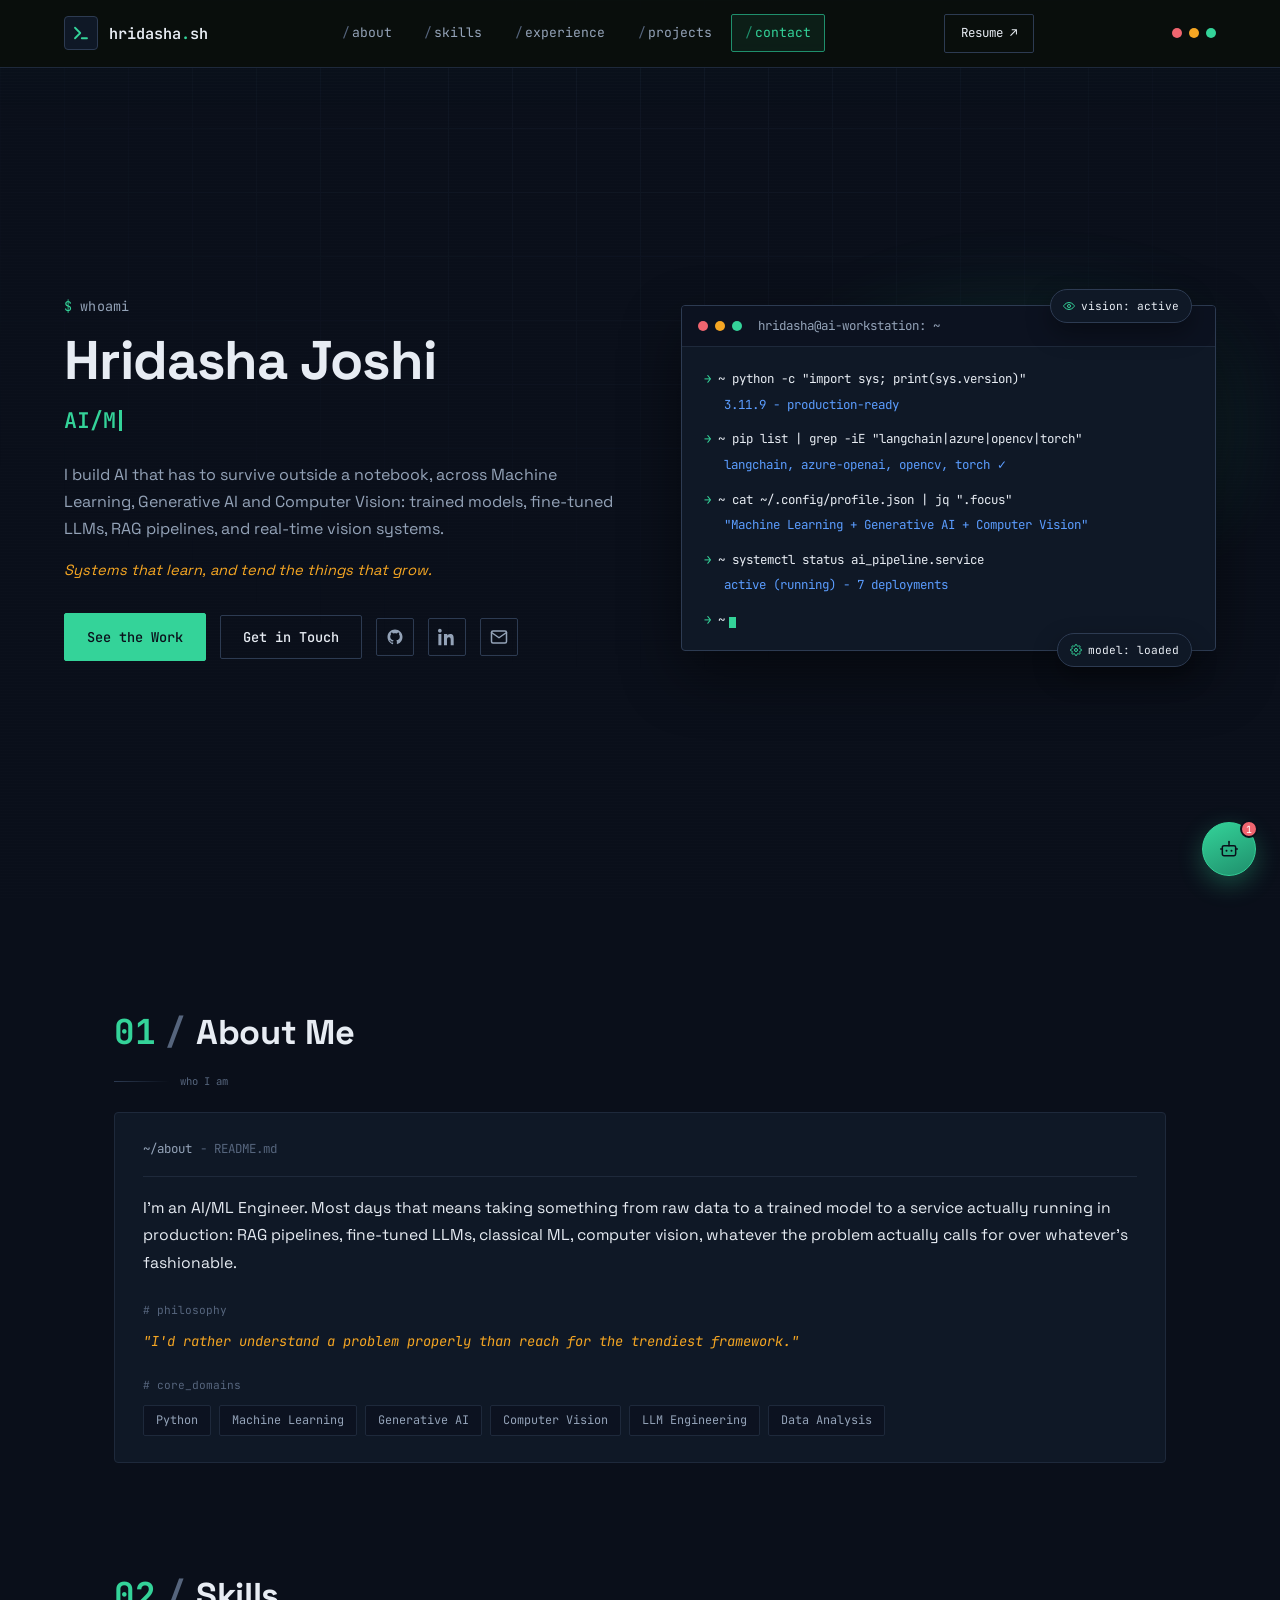
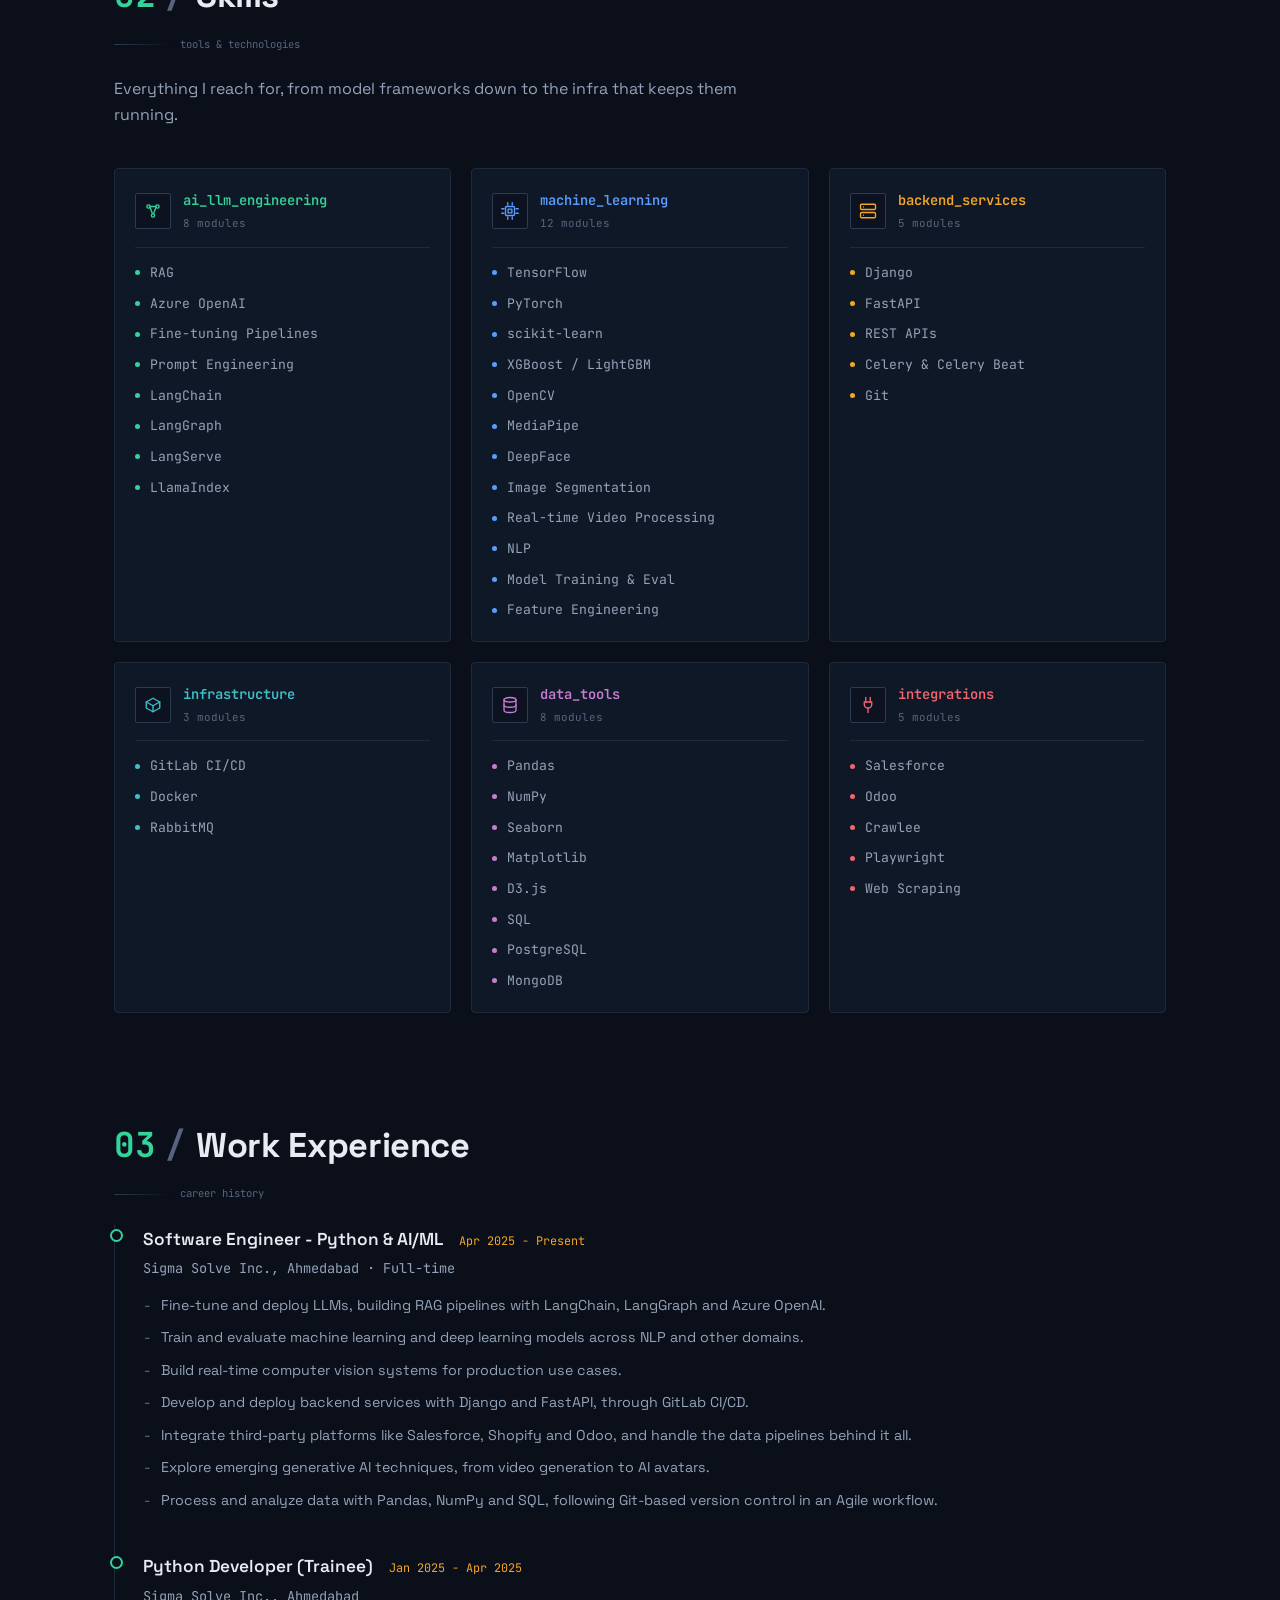
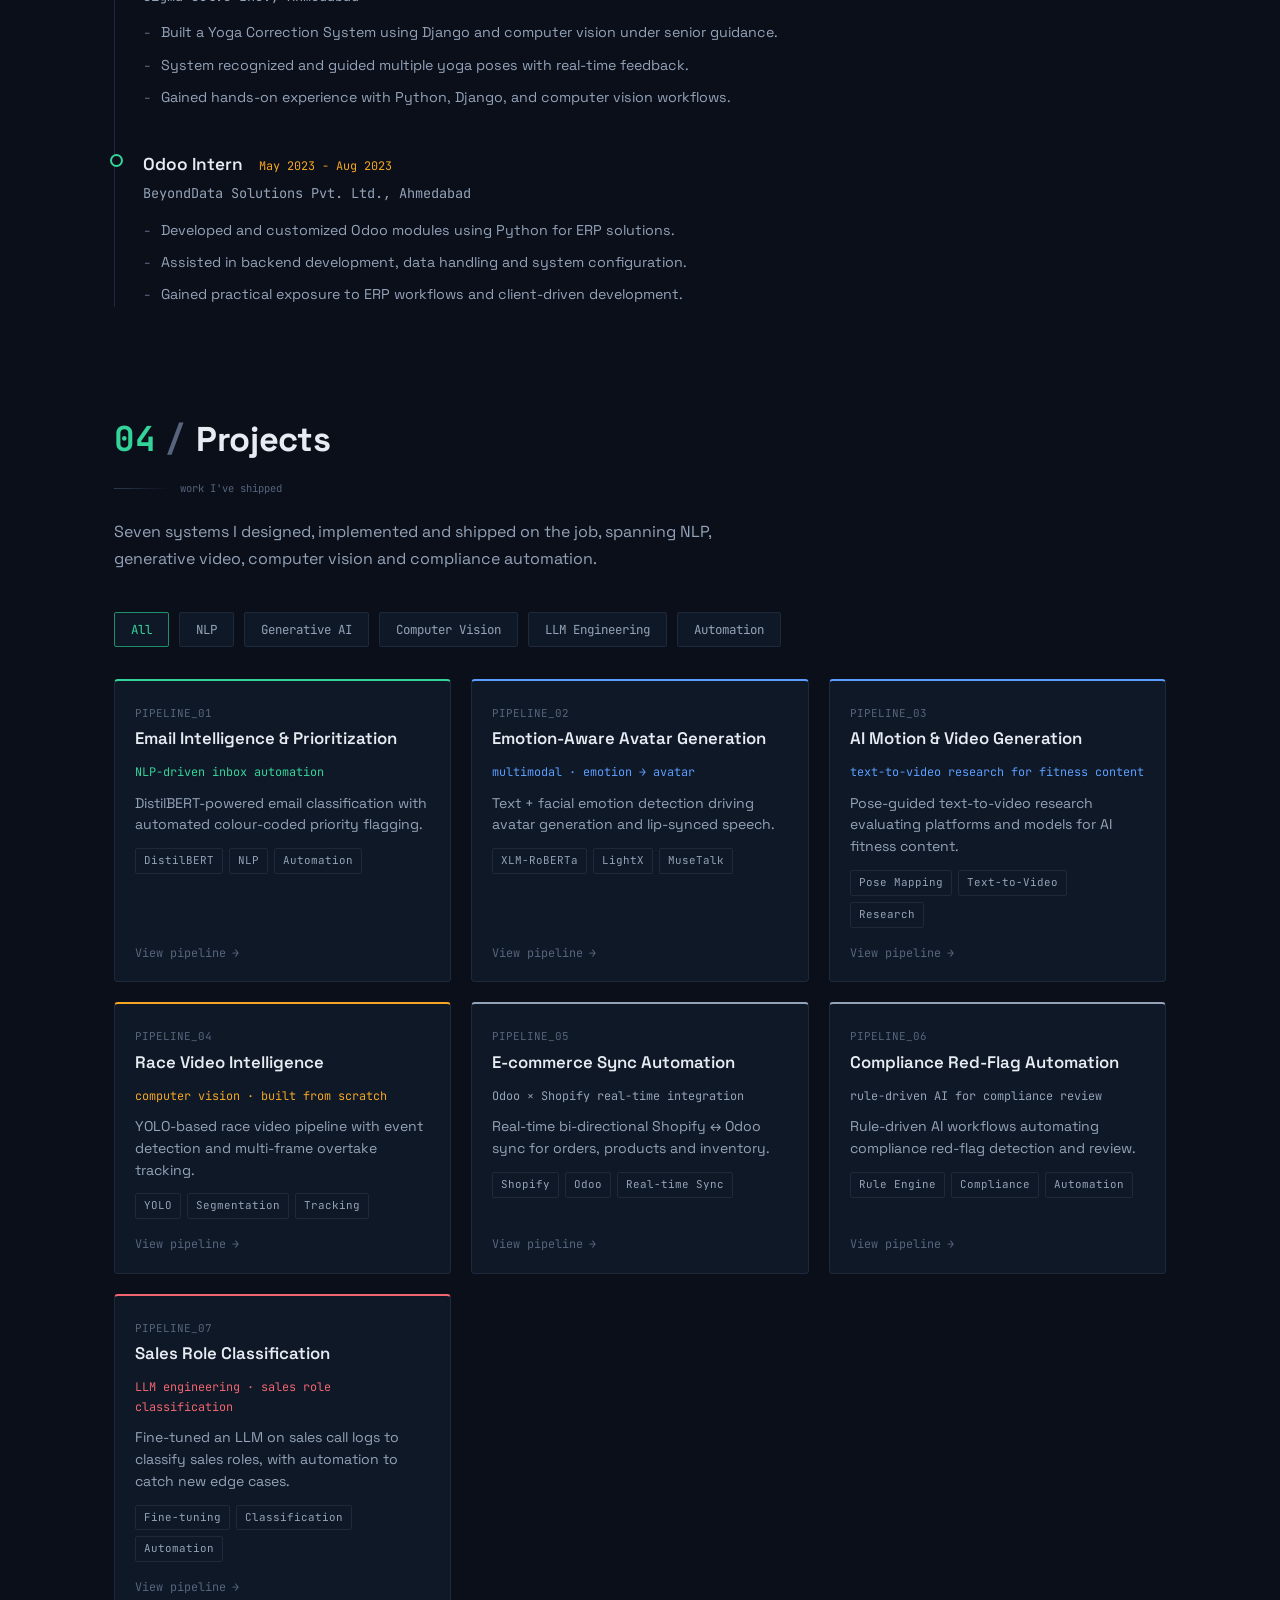
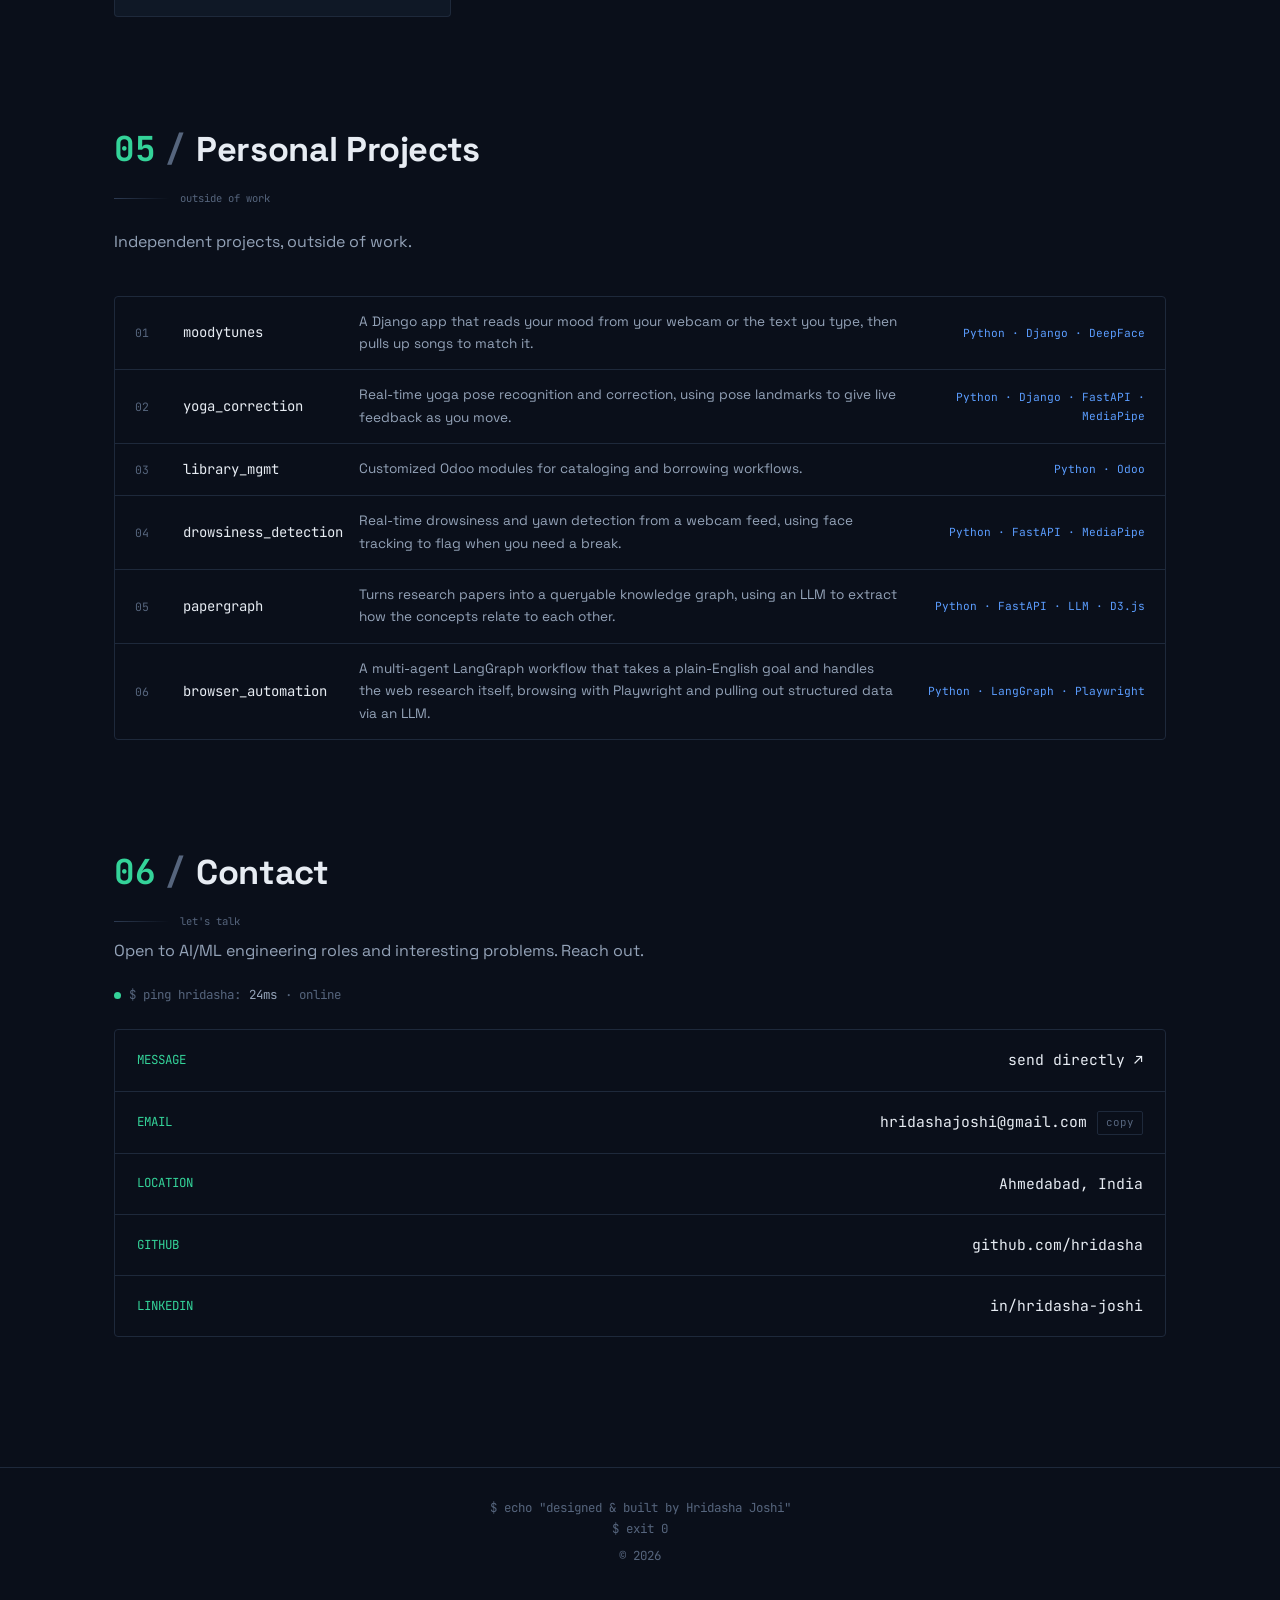
==== commit dbb2d394: "Add AI chat agent, analytics tracking, and broaden ML positioning - Add rule-based FAQ chatbot widge" ====
--- a/index.html
+++ b/index.html
@@ -4,14 +4,25 @@
 <meta charset="UTF-8" />
 <meta name="viewport" content="width=device-width, initial-scale=1.0" />
 <title>Hridasha Joshi - AI/ML Engineer</title>
-<meta name="description" content="Hridasha Joshi - Software & AI/ML Engineer specializing in Generative AI, Computer Vision and production ML systems." />
+<meta name="description" content="Hridasha Joshi - Software & AI/ML Engineer specializing in Machine Learning, Generative AI and Computer Vision, building production AI systems." />
 <link rel="icon" href="data:image/svg+xml,%3Csvg xmlns='http://www.w3.org/2000/svg' viewBox='0 0 40 40'%3E%3Ccircle cx='20' cy='24' r='11' fill='none' stroke='%2334D399' stroke-width='2'/%3E%3Cpath d='M20 21C20 10 30 6 34 6 34 14 28 21 20 21Z' fill='%23F5A623'/%3E%3C/svg%3E" />
 <link rel="preconnect" href="https://fonts.googleapis.com">
 <link rel="preconnect" href="https://fonts.gstatic.com" crossorigin>
 <link href="https://fonts.googleapis.com/css2?family=JetBrains+Mono:wght@400;500;600;700&family=Space+Grotesk:wght@400;500;600;700&display=swap" rel="stylesheet">
 <link rel="stylesheet" href="style.css" />
+<!-- Cloudflare Web Analytics -->
+<script type='module' src='https://static.cloudflareinsights.com/beacon.min.js' data-cf-beacon='{"token": "ad9ea9fe39fd41fe897943c0507e60fb"}'></script>
+<!-- End Cloudflare Web Analytics -->
 </head>
 <body>
+
+<div class="splash-screen" id="splashScreen" aria-hidden="true">
+  <div class="splash-box">
+    <p class="splash-line"><span class="splash-prompt">$</span>booting hridasha.sh</p>
+    <p class="splash-line splash-line-2"><span class="splash-prompt">$</span>starting ai_pipeline.service</p>
+    <p class="splash-line splash-line-3"><span class="splash-ok">[ok]</span>ready<span class="splash-cursor"></span></p>
+  </div>
+</div>
 
 <div class="blueprint-grid" aria-hidden="true"></div>
 <div class="scanline" aria-hidden="true"></div>
@@ -41,7 +52,7 @@
     <a href="#systems" data-section="systems">projects</a>
     <a href="#contact" data-section="contact">contact</a>
   </nav>
-  <a class="resume-btn" href="assets/Hridasha_Joshi_Resume.pdf?v=2" target="_blank" rel="noopener">Resume ↗</a>
+  <a class="resume-btn" href="resume.html" target="_blank" rel="noopener">Resume ↗</a>
   <div class="term-dots nav-controls" aria-hidden="true"><span></span><span></span><span></span></div>
   <button class="burger" id="burger" aria-label="Toggle menu" aria-expanded="false"><span></span><span></span><span></span></button>
 </header>
@@ -59,8 +70,8 @@
           <span class="hero-role" id="roleCycler"></span><span class="hero-role-cursor"></span>
         </div>
         <p class="hero-sub hero-anim" style="--d:3">
-          I build production AI systems across Generative AI and Computer Vision: RAG pipelines,
-          fine-tuned LLMs, and real-time vision models that hold up outside the notebook.
+          I build AI that has to survive outside a notebook, across Machine Learning, Generative AI and
+          Computer Vision: trained models, fine-tuned LLMs, RAG pipelines, and real-time vision systems.
         </p>
         <p class="hero-tagline hero-anim" style="--d:4">Systems that learn, and tend the things that grow.</p>
         <div class="hero-cta hero-anim" style="--d:5">
@@ -91,7 +102,7 @@
             <p class="term-line hero-anim" style="--d:4"><span class="term-arrow">&rarr;</span> <span class="term-cmd">~ pip list | grep -iE "langchain|azure|opencv|torch"</span></p>
             <p class="term-out hero-anim" style="--d:4.3">langchain, azure-openai, opencv, torch &check;</p>
             <p class="term-line hero-anim" style="--d:5"><span class="term-arrow">&rarr;</span> <span class="term-cmd">~ cat ~/.config/profile.json | jq ".focus"</span></p>
-            <p class="term-out hero-anim" style="--d:5.3">"Generative AI + Computer Vision"</p>
+            <p class="term-out hero-anim" style="--d:5.3">"Machine Learning + Generative AI + Computer Vision"</p>
             <p class="term-line hero-anim" style="--d:6"><span class="term-arrow">&rarr;</span> <span class="term-cmd">~ systemctl status ai_pipeline.service</span></p>
             <p class="term-out hero-anim" style="--d:6.3">active (running) - 7 deployments</p>
             <p class="term-line hero-anim" style="--d:7"><span class="term-arrow">&rarr;</span> <span class="term-cmd">~</span><span class="cursor"></span></p>
@@ -116,9 +127,9 @@
           <span class="readme-file">- README.md</span>
         </div>
         <p class="readme-bio">
-          AI/ML Engineer specializing in production Generative AI and Computer Vision at Sigma Solve.
-          Experienced in building RAG systems, fine-tuned LLMs, backend AI services, and real-time
-          computer vision applications that solve real business problems.
+          I'm an AI/ML Engineer. Most days that means taking something from raw data to a trained model
+          to a service actually running in production: RAG pipelines, fine-tuned LLMs, classical ML,
+          computer vision, whatever the problem actually calls for over whatever's fashionable.
         </p>
         <div class="readme-block">
           <p class="readme-label"># philosophy</p>
@@ -127,7 +138,7 @@
         <div class="readme-block">
           <p class="readme-label"># core_domains</p>
           <div class="domain-tags">
-            <span>Python</span><span>Generative AI</span><span>Computer Vision</span><span>LLM Engineering</span><span>Data Analysis</span>
+            <span>Python</span><span>Machine Learning</span><span>Generative AI</span><span>Computer Vision</span><span>LLM Engineering</span><span>Data Analysis</span>
           </div>
         </div>
       </div>
@@ -140,7 +151,7 @@
       <h2 class="sec-title"><span class="sec-index">02</span><span class="sec-slash">/</span>Skills</h2>
       <div class="sec-rule"><span class="sec-rule-line"></span><span class="sec-log">tools & technologies</span></div>
     </div>
-    <p class="section-lede">Stack, grouped by system level, from model frameworks down to the infra that serves them.</p>
+    <p class="section-lede">Everything I reach for, from model frameworks down to the infra that keeps them running.</p>
 
     <div class="skill-grid reveal">
 
@@ -169,13 +180,17 @@
           <span class="skill-icon"><svg viewBox="0 0 24 24" fill="none" stroke="currentColor" stroke-width="1.8" stroke-linecap="round" stroke-linejoin="round"><rect x="6" y="6" width="12" height="12" rx="1.5"/><rect x="9.5" y="9.5" width="5" height="5"/><path d="M9 1v3M15 1v3M9 20v3M15 20v3M1 9h3M1 15h3M20 9h3M20 15h3"/></svg></span>
           <div class="skill-head-text">
             <span class="skill-label">machine_learning</span>
-            <span class="skill-count">8 modules</span>
+            <span class="skill-count">12 modules</span>
           </div>
         </div>
         <ul class="skill-list">
           <li><span class="skill-dot"></span>TensorFlow</li>
           <li><span class="skill-dot"></span>PyTorch</li>
+          <li><span class="skill-dot"></span>scikit-learn</li>
+          <li><span class="skill-dot"></span>XGBoost / LightGBM</li>
           <li><span class="skill-dot"></span>OpenCV</li>
+          <li><span class="skill-dot"></span>MediaPipe</li>
+          <li><span class="skill-dot"></span>DeepFace</li>
           <li><span class="skill-dot"></span>Image Segmentation</li>
           <li><span class="skill-dot"></span>Real-time Video Processing</li>
           <li><span class="skill-dot"></span>NLP</li>
@@ -221,7 +236,7 @@
           <span class="skill-icon"><svg viewBox="0 0 24 24" fill="none" stroke="currentColor" stroke-width="1.8" stroke-linecap="round" stroke-linejoin="round"><ellipse cx="12" cy="5" rx="8" ry="3"/><path d="M4 5v14c0 1.66 3.58 3 8 3s8-1.34 8-3V5"/><path d="M4 12c0 1.66 3.58 3 8 3s8-1.34 8-3"/></svg></span>
           <div class="skill-head-text">
             <span class="skill-label">data_tools</span>
-            <span class="skill-count">7 modules</span>
+            <span class="skill-count">8 modules</span>
           </div>
         </div>
         <ul class="skill-list">
@@ -229,6 +244,7 @@
           <li><span class="skill-dot"></span>NumPy</li>
           <li><span class="skill-dot"></span>Seaborn</li>
           <li><span class="skill-dot"></span>Matplotlib</li>
+          <li><span class="skill-dot"></span>D3.js</li>
           <li><span class="skill-dot"></span>SQL</li>
           <li><span class="skill-dot"></span>PostgreSQL</li>
           <li><span class="skill-dot"></span>MongoDB</li>
@@ -240,13 +256,14 @@
           <span class="skill-icon"><svg viewBox="0 0 24 24" fill="none" stroke="currentColor" stroke-width="1.8" stroke-linecap="round" stroke-linejoin="round"><path d="M9 2v6M15 2v6"/><path d="M7 8h10v3a5 5 0 0 1-5 5 5 5 0 0 1-5-5V8z"/><path d="M12 16v6"/></svg></span>
           <div class="skill-head-text">
             <span class="skill-label">integrations</span>
-            <span class="skill-count">4 modules</span>
+            <span class="skill-count">5 modules</span>
           </div>
         </div>
         <ul class="skill-list">
-          <li><span class="skill-dot"></span>Salesforce (SOQL, JWT)</li>
+          <li><span class="skill-dot"></span>Salesforce</li>
           <li><span class="skill-dot"></span>Odoo</li>
           <li><span class="skill-dot"></span>Crawlee</li>
+          <li><span class="skill-dot"></span>Playwright</li>
           <li><span class="skill-dot"></span>Web Scraping</li>
         </ul>
       </div>
@@ -270,12 +287,13 @@
         </div>
         <p class="exp-company">Sigma Solve Inc., Ahmedabad · Full-time</p>
         <ul>
-          <li>Built production RAG pipelines and fine-tuned LLMs on Azure OpenAI using LangChain, LangGraph and LlamaIndex.</li>
-          <li>Worked on Machine Learning, Deep Learning and NLP: model training, evaluation and fine-tuning with TensorFlow, PyTorch, BERT and DistilBERT.</li>
-          <li>Built real-time Computer Vision applications with YOLO and OpenCV, and explored generative video and AI avatar/motion-generation technologies.</li>
-          <li>Developed backend services with Django, FastAPI, Celery/Celery Beat, Docker and RabbitMQ, deployed through GitLab CI/CD.</li>
-          <li>Integrated Salesforce (SOQL, JWT auth), Shopify and Odoo via REST APIs, with automated data collection using Crawlee.</li>
-          <li>Used Pandas, NumPy, SQL/PostgreSQL and MongoDB for data processing, with Git-based version control and Agile practices.</li>
+          <li>Fine-tune and deploy LLMs, building RAG pipelines with LangChain, LangGraph and Azure OpenAI.</li>
+          <li>Train and evaluate machine learning and deep learning models across NLP and other domains.</li>
+          <li>Build real-time computer vision systems for production use cases.</li>
+          <li>Develop and deploy backend services with Django and FastAPI, through GitLab CI/CD.</li>
+          <li>Integrate third-party platforms like Salesforce, Shopify and Odoo, and handle the data pipelines behind it all.</li>
+          <li>Explore emerging generative AI techniques, from video generation to AI avatars.</li>
+          <li>Process and analyze data with Pandas, NumPy and SQL, following Git-based version control in an Agile workflow.</li>
         </ul>
       </div>
 
@@ -545,27 +563,39 @@
     <div class="syslog-table reveal">
       <div class="syslog-row">
         <span class="syslog-no">01</span>
-        <span class="syslog-name">moodytunes</span>
-        <span class="syslog-desc">Webcam-based real-time emotion detection feeding mood-matched song suggestions.</span>
-        <span class="syslog-stack">Python · Django · CV</span>
+        <a class="syslog-name" href="https://github.com/hridasha/MoodyTunes" target="_blank" rel="noopener">moodytunes</a>
+        <span class="syslog-desc">A Django app that reads your mood from your webcam or the text you type, then pulls up songs to match it.</span>
+        <span class="syslog-stack">Python · Django · DeepFace</span>
       </div>
       <div class="syslog-row">
         <span class="syslog-no">02</span>
-        <span class="syslog-name">yoga_correction</span>
-        <span class="syslog-desc">Real-time recognition &amp; correction of 35 poses, with live speech guidance.</span>
-        <span class="syslog-stack">Python · OpenCV</span>
+        <a class="syslog-name" href="https://github.com/hridasha/Yoga-pose-correction-system" target="_blank" rel="noopener">yoga_correction</a>
+        <span class="syslog-desc">Real-time yoga pose recognition and correction, using pose landmarks to give live feedback as you move.</span>
+        <span class="syslog-stack">Python · Django · FastAPI · MediaPipe</span>
       </div>
       <div class="syslog-row">
         <span class="syslog-no">03</span>
-        <span class="syslog-name">library_mgmt</span>
+        <a class="syslog-name" href="https://github.com/hridasha/Library-Management-System" target="_blank" rel="noopener">library_mgmt</a>
         <span class="syslog-desc">Customized Odoo modules for cataloging and borrowing workflows.</span>
         <span class="syslog-stack">Python · Odoo</span>
       </div>
       <div class="syslog-row">
         <span class="syslog-no">04</span>
-        <span class="syslog-name">rto_monitoring</span>
-        <span class="syslog-desc">Document tracking system for an RTO office with secure login &amp; record-keeping.</span>
-        <span class="syslog-stack">Java · MySQL</span>
+        <a class="syslog-name" href="https://github.com/hridasha/Drowsiness-detection" target="_blank" rel="noopener">drowsiness_detection</a>
+        <span class="syslog-desc">Real-time drowsiness and yawn detection from a webcam feed, using face tracking to flag when you need a break.</span>
+        <span class="syslog-stack">Python · FastAPI · MediaPipe</span>
+      </div>
+      <div class="syslog-row">
+        <span class="syslog-no">05</span>
+        <a class="syslog-name" href="https://github.com/hridasha/Paper-Graph" target="_blank" rel="noopener">papergraph</a>
+        <span class="syslog-desc">Turns research papers into a queryable knowledge graph, using an LLM to extract how the concepts relate to each other.</span>
+        <span class="syslog-stack">Python · FastAPI · LLM · D3.js</span>
+      </div>
+      <div class="syslog-row">
+        <span class="syslog-no">06</span>
+        <a class="syslog-name" href="https://github.com/hridasha/browser-automation" target="_blank" rel="noopener">browser_automation</a>
+        <span class="syslog-desc">A multi-agent LangGraph workflow that takes a plain-English goal and handles the web research itself, browsing with Playwright and pulling out structured data via an LLM.</span>
+        <span class="syslog-stack">Python · LangGraph · Playwright</span>
       </div>
     </div>
   </section>
@@ -661,6 +691,31 @@
   </div>
 </div>
 
+<!-- AI AGENT WIDGET -->
+<button type="button" class="agent-toggle" id="agentToggle" aria-label="Open site assistant" aria-expanded="false">
+  <svg class="agent-icon-bot" viewBox="0 0 24 24" width="20" height="20" fill="none" stroke="currentColor" stroke-width="1.8" stroke-linecap="round" stroke-linejoin="round"><rect x="4" y="8" width="16" height="12" rx="2"/><path d="M12 8V4"/><circle cx="12" cy="3" r="1" fill="currentColor" stroke="none"/><circle cx="9" cy="14" r="1.2" fill="currentColor" stroke="none"/><circle cx="15" cy="14" r="1.2" fill="currentColor" stroke="none"/><path d="M2 12h2M20 12h2"/></svg>
+  <svg class="agent-icon-close" viewBox="0 0 24 24" width="18" height="18" fill="none" stroke="currentColor" stroke-width="2" stroke-linecap="round" stroke-linejoin="round"><path d="M18 6L6 18M6 6l12 12"/></svg>
+  <span class="agent-toggle-badge" id="agentBadge">1</span>
+</button>
+
+<div class="agent-panel" id="agentPanel">
+  <div class="term-bar">
+    <div class="term-dots" aria-hidden="true"><span></span><span></span><span></span></div>
+    <span class="term-title">ask_hridasha.sh</span>
+    <span class="agent-status"><span class="ping-dot" aria-hidden="true"></span>online</span>
+    <button type="button" class="agent-close" id="agentCloseBtn" aria-label="Close chat">&#10005;</button>
+  </div>
+  <div class="agent-body" id="agentBody"></div>
+  <div class="agent-quick" id="agentQuick"></div>
+  <form class="agent-input-row" id="agentForm">
+    <span class="agent-prompt">$</span>
+    <input type="text" id="agentInput" placeholder="ask about skills, projects, resume..." autocomplete="off" />
+    <button type="submit" class="agent-send" aria-label="Send">
+      <svg viewBox="0 0 24 24" width="15" height="15" fill="none" stroke="currentColor" stroke-width="2" stroke-linecap="round" stroke-linejoin="round"><path d="M5 12h14M13 6l6 6-6 6"/></svg>
+    </button>
+  </form>
+</div>
+
 <script src="script.js"></script>
 </body>
 </html>
--- a/style.css
+++ b/style.css
@@ -418,7 +418,7 @@
 /* ---------- SYSTEM LOG (compact table) ---------- */
 .syslog-table{ border: 1px solid var(--grid-line); border-radius: var(--radius); overflow:hidden; }
 .syslog-row{
-  display:grid; grid-template-columns: 44px 1fr 1.4fr auto; gap:16px; align-items:center;
+  display:grid; grid-template-columns: 32px 160px 1fr 230px; gap:16px; align-items:center;
   padding: 14px 20px; border-top: 1px solid var(--grid-line);
 }
 .syslog-row:first-child{ border-top:none; }
@@ -498,7 +498,8 @@
 }
 .modal-close{
   all: unset; margin-left:auto; cursor:pointer; color: var(--text-faint);
-  font-family: var(--ff-mono); font-size:.85rem; padding: 4px 6px;
+  font-family: var(--ff-mono); font-size:.85rem; padding: 12px 14px;
+  display:flex; align-items:center; justify-content:center;
 }
 .modal-close:hover{ color: var(--text); }
 .modal-body{ padding: 26px 24px; }
@@ -583,7 +584,7 @@
 @media (max-width: 860px){
   .nav-links{
     position:fixed; top:60px; right: 0; left:0;
-    background: rgba(10,15,26,0.98); backdrop-filter: blur(14px);
+    background: rgba(10,15,26,1); backdrop-filter: blur(14px);
     flex-direction:column; gap:0; padding: 10px 5vw 20px;
     transform: translateY(-140%); transition: transform .3s ease;
     border-bottom: 1px solid var(--grid-line);
@@ -642,3 +643,153 @@
   .exp-item ul{ gap:7px; }
   .exp-item li{ padding-left: 15px; font-size:.83rem; line-height:1.45; }
 }
+
+/* ---------- SPLASH SCREEN ---------- */
+.splash-screen{
+  position: fixed; inset:0; z-index: 999;
+  background: var(--bg);
+  display:flex; align-items:center; justify-content:center;
+  animation: splashOut .4s ease 1.4s forwards;
+}
+.splash-box{ font-family: var(--ff-mono); font-size:.9rem; color: var(--text-dim); }
+.splash-line{ margin-top:10px; opacity:0; transform: translateY(4px); animation: splashLineIn .3s ease forwards; }
+.splash-line:first-child{ margin-top:0; }
+.splash-prompt{ color: var(--accent); margin-right:8px; }
+.splash-line-2{ animation-delay:.5s; }
+.splash-line-3{ animation-delay:1s; }
+.splash-ok{ color: var(--accent); margin-right:8px; }
+.splash-cursor{
+  display:inline-block; width:.45em; height:1em; background: var(--accent);
+  margin-left:5px; vertical-align:middle; animation: blink 1s step-end infinite;
+}
+@keyframes splashLineIn{ to{ opacity:1; transform:translateY(0); } }
+@keyframes splashOut{ to{ opacity:0; visibility:hidden; pointer-events:none; } }
+@media (prefers-reduced-motion: reduce){
+  .splash-screen{ display:none; }
+}
+
+/* ---------- AI AGENT WIDGET ---------- */
+.agent-toggle{
+  position: fixed; right: 24px; bottom: 24px; z-index: 95;
+  width: 54px; height: 54px; border-radius: 50%;
+  background: linear-gradient(155deg, var(--accent), var(--accent-dim));
+  border: 1px solid var(--accent);
+  color: var(--bg); cursor: pointer;
+  display:flex; align-items:center; justify-content:center;
+  box-shadow: 0 8px 24px rgba(52,211,153,.3), 0 0 0 0 rgba(52,211,153,.4);
+  animation: agentPulseRing 2.6s ease-out infinite;
+  transition: transform .2s ease, box-shadow .2s ease;
+}
+.agent-toggle:hover{ transform: translateY(-2px) scale(1.04); }
+.agent-toggle.open{ animation: none; }
+.agent-toggle .agent-icon-close{ display:none; }
+.agent-toggle.open .agent-icon-bot{ display:none; }
+.agent-toggle.open .agent-icon-close{ display:block; }
+@keyframes agentPulseRing{
+  0%{ box-shadow: 0 8px 24px rgba(52,211,153,.3), 0 0 0 0 rgba(52,211,153,.45); }
+  70%{ box-shadow: 0 8px 24px rgba(52,211,153,.3), 0 0 0 12px rgba(52,211,153,0); }
+  100%{ box-shadow: 0 8px 24px rgba(52,211,153,.3), 0 0 0 0 rgba(52,211,153,0); }
+}
+@media (prefers-reduced-motion: reduce){ .agent-toggle{ animation: none; } }
+.agent-toggle-badge{
+  position:absolute; top:-3px; right:-3px; width:18px; height:18px; border-radius:50%;
+  background: var(--accent-red); color:#fff; font-family: var(--ff-mono); font-size:.62rem;
+  display:flex; align-items:center; justify-content:center; border:2px solid var(--bg);
+}
+.agent-toggle-badge.hidden{ display:none; }
+
+.agent-panel{
+  position: fixed; right: 24px; bottom: 88px; z-index: 94;
+  width: min(420px, calc(100vw - 32px)); max-height: min(620px, calc(100vh - 140px));
+  background: var(--bg-raised); border: 1px solid var(--grid-line-bright); border-radius: var(--radius);
+  display:flex; flex-direction:column; overflow:hidden;
+  box-shadow: 0 24px 60px rgba(0,0,0,.5), 0 0 0 1px rgba(52,211,153,.06);
+  opacity:0; transform: translateY(12px) scale(.98); pointer-events:none;
+  transition: opacity .2s ease, transform .2s ease;
+}
+.agent-panel.open{ opacity:1; transform: translateY(0) scale(1); pointer-events:auto; }
+.agent-panel .term-bar{ position:relative; }
+.agent-panel .term-bar::after{
+  content:''; position:absolute; left:0; right:0; bottom:-1px; height:1px;
+  background: linear-gradient(90deg, transparent, var(--accent-dim), transparent);
+}
+.agent-status{
+  margin-left:auto; display:flex; align-items:center; gap:6px;
+  font-family: var(--ff-mono); font-size:.66rem; color: var(--accent); letter-spacing:.03em;
+}
+.agent-close{
+  background:none; border:none; color: var(--text-dim); cursor:pointer;
+  width:26px; height:26px; margin-left:4px; border-radius: var(--radius-sm);
+  display:flex; align-items:center; justify-content:center; font-size:.8rem; line-height:1;
+  transition: color .15s ease, background .15s ease;
+}
+.agent-close:hover{ color: var(--accent-red); background: var(--bg-inset); }
+
+.agent-body{
+  flex:1; overflow-y:auto; padding: 16px; display:flex; flex-direction:column; gap:10px;
+  font-family: var(--ff-mono); font-size:.8rem; line-height:1.5;
+}
+.agent-msg{
+  max-width: 88%; padding: 9px 13px; border-radius: var(--radius-sm);
+  animation: agentMsgIn .25s ease both;
+}
+@keyframes agentMsgIn{ from{ opacity:0; transform: translateY(6px); } to{ opacity:1; transform: translateY(0); } }
+.agent-msg-bot{
+  align-self:flex-start; background: var(--bg-inset); color: var(--text-dim); border:1px solid var(--grid-line);
+  border-bottom-left-radius:3px;
+}
+.agent-msg-bot .agent-link{ color: var(--accent); text-decoration:none; border-bottom:1px dotted var(--accent-dim); display:inline-block; margin-top:6px; }
+.agent-msg-bot .agent-link:hover{ color: var(--accent-amber); }
+.agent-msg-user{
+  align-self:flex-end; background: var(--accent); color: var(--bg); font-weight:500;
+  border-bottom-right-radius:3px;
+}
+.agent-typing{ align-self:flex-start; display:flex; gap:4px; padding:11px 14px; background: var(--bg-inset); border:1px solid var(--grid-line); border-radius: var(--radius-sm); border-bottom-left-radius:3px; }
+.agent-typing span{ width:5px; height:5px; border-radius:50%; background: var(--text-dim); animation: agentTyping 1s infinite ease-in-out; }
+.agent-typing span:nth-child(2){ animation-delay:.15s; }
+.agent-typing span:nth-child(3){ animation-delay:.3s; }
+@keyframes agentTyping{ 0%,60%,100%{ opacity:.3; transform:translateY(0); } 30%{ opacity:1; transform:translateY(-3px); } }
+
+.agent-quick{ display:flex; flex-wrap:wrap; gap:7px; padding: 2px 16px 14px; }
+.agent-quick button{
+  position:relative; font-family: var(--ff-mono); font-size:.7rem; color: var(--text-dim);
+  background: var(--bg-inset); border:1px solid var(--grid-line); border-radius:999px;
+  padding: 6px 12px 6px 20px; cursor:pointer;
+  transition: border-color .15s ease, color .15s ease, transform .15s ease;
+}
+.agent-quick button::before{
+  content:''; position:absolute; left:10px; top:50%; transform:translateY(-50%);
+  width:6px; height:6px; border-radius:50%; background: var(--chip-color, var(--accent));
+}
+.agent-quick button:hover{ border-color: var(--chip-color, var(--accent-dim)); color: var(--text); transform: translateY(-1px); }
+
+.agent-input-row{
+  display:flex; align-items:center; gap:8px; padding: 11px 14px;
+  border-top: 1px solid var(--grid-line); background: var(--bg-inset);
+}
+.agent-prompt{ color: var(--accent); font-family: var(--ff-mono); font-size:.85rem; }
+.agent-input-row input{
+  flex:1; background:transparent; border:none; outline:none; color: var(--text);
+  font-family: var(--ff-mono); font-size:.8rem;
+}
+.agent-input-row input::placeholder{ color: var(--text-dim); }
+.agent-input-row input:disabled{ opacity:.5; cursor:not-allowed; }
+.agent-input-row input:disabled::placeholder{ color: var(--accent-dim); font-style:italic; }
+.agent-send{ background:none; border:none; color: var(--accent); cursor:pointer; display:flex; padding:4px; border-radius: var(--radius-sm); transition: color .15s ease, transform .15s ease; }
+.agent-send:hover{ color: var(--accent-amber); transform: translateX(1px); }
+.agent-send:disabled{ color: var(--text-dim); cursor:not-allowed; transform:none; }
+.agent-quick button:disabled{ opacity:.4; cursor:not-allowed; }
+.agent-quick button:disabled:hover{ border-color: var(--grid-line); color: var(--text-dim); transform:none; }
+
+@media (max-width: 500px){
+  .agent-toggle{ right:16px; bottom:16px; width:48px; height:48px; }
+  .agent-panel{
+    right:0; left:0; top:0; bottom:0; width:100%; height:100%;
+    max-height:none; border-radius:0; border-width:0; z-index:150;
+    transform: translateY(16px);
+  }
+  .agent-panel.open{ transform: translateY(0); }
+  .agent-body{ padding:20px; }
+  .agent-quick{ padding:2px 20px 16px; }
+  .agent-input-row{ padding:14px 18px; padding-bottom: max(14px, env(safe-area-inset-bottom)); }
+}
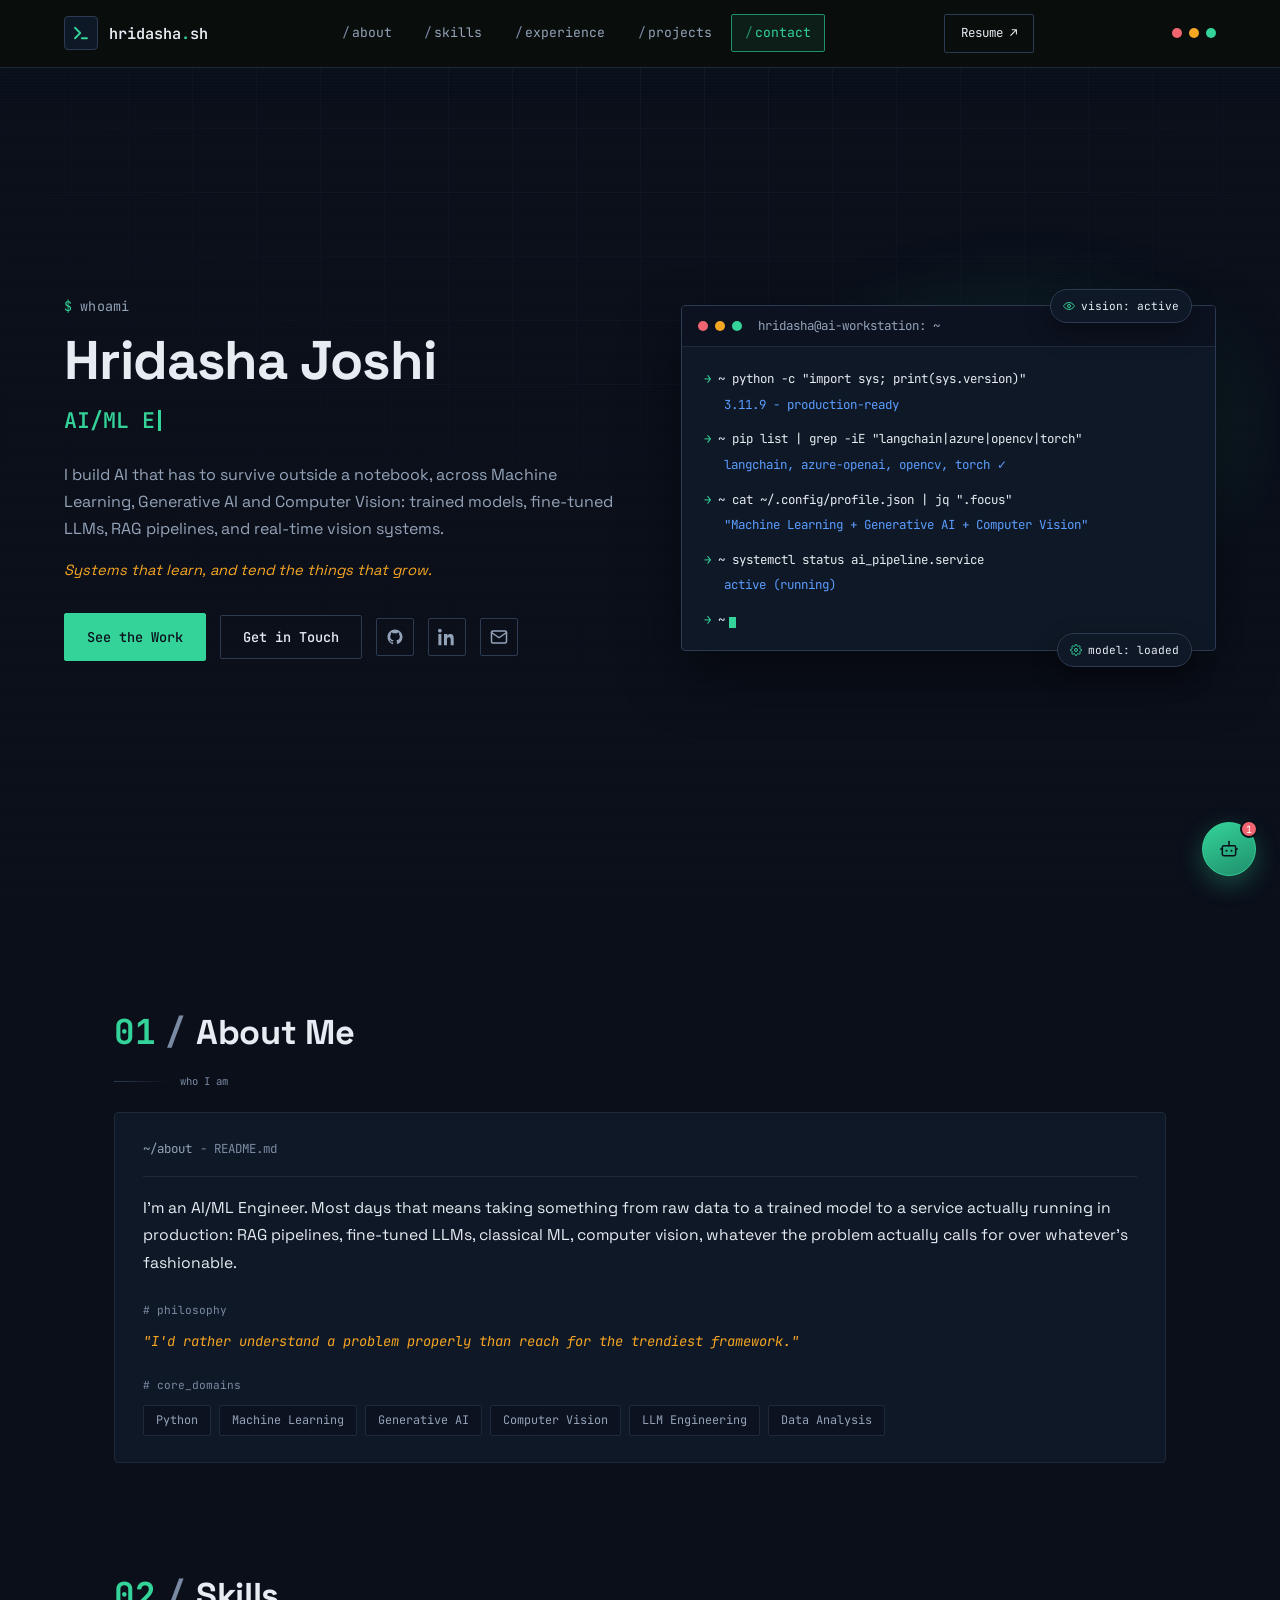
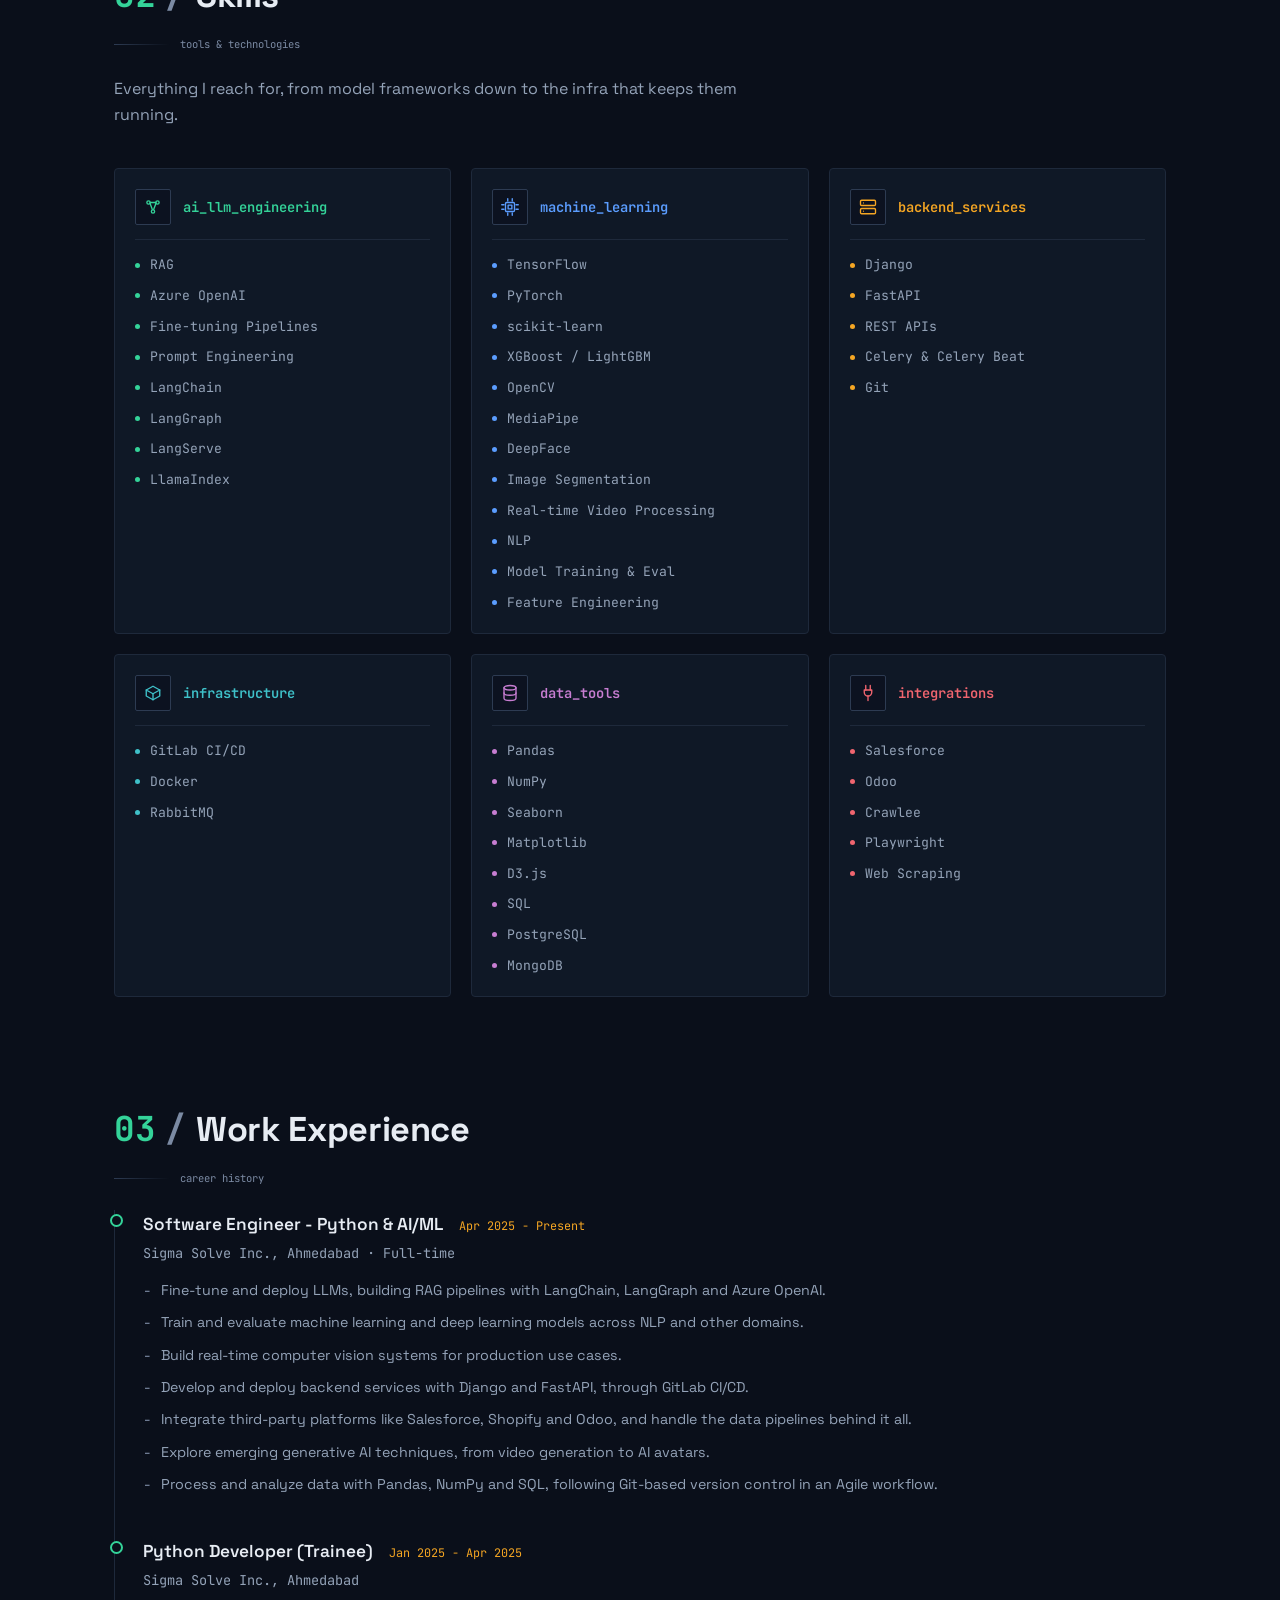
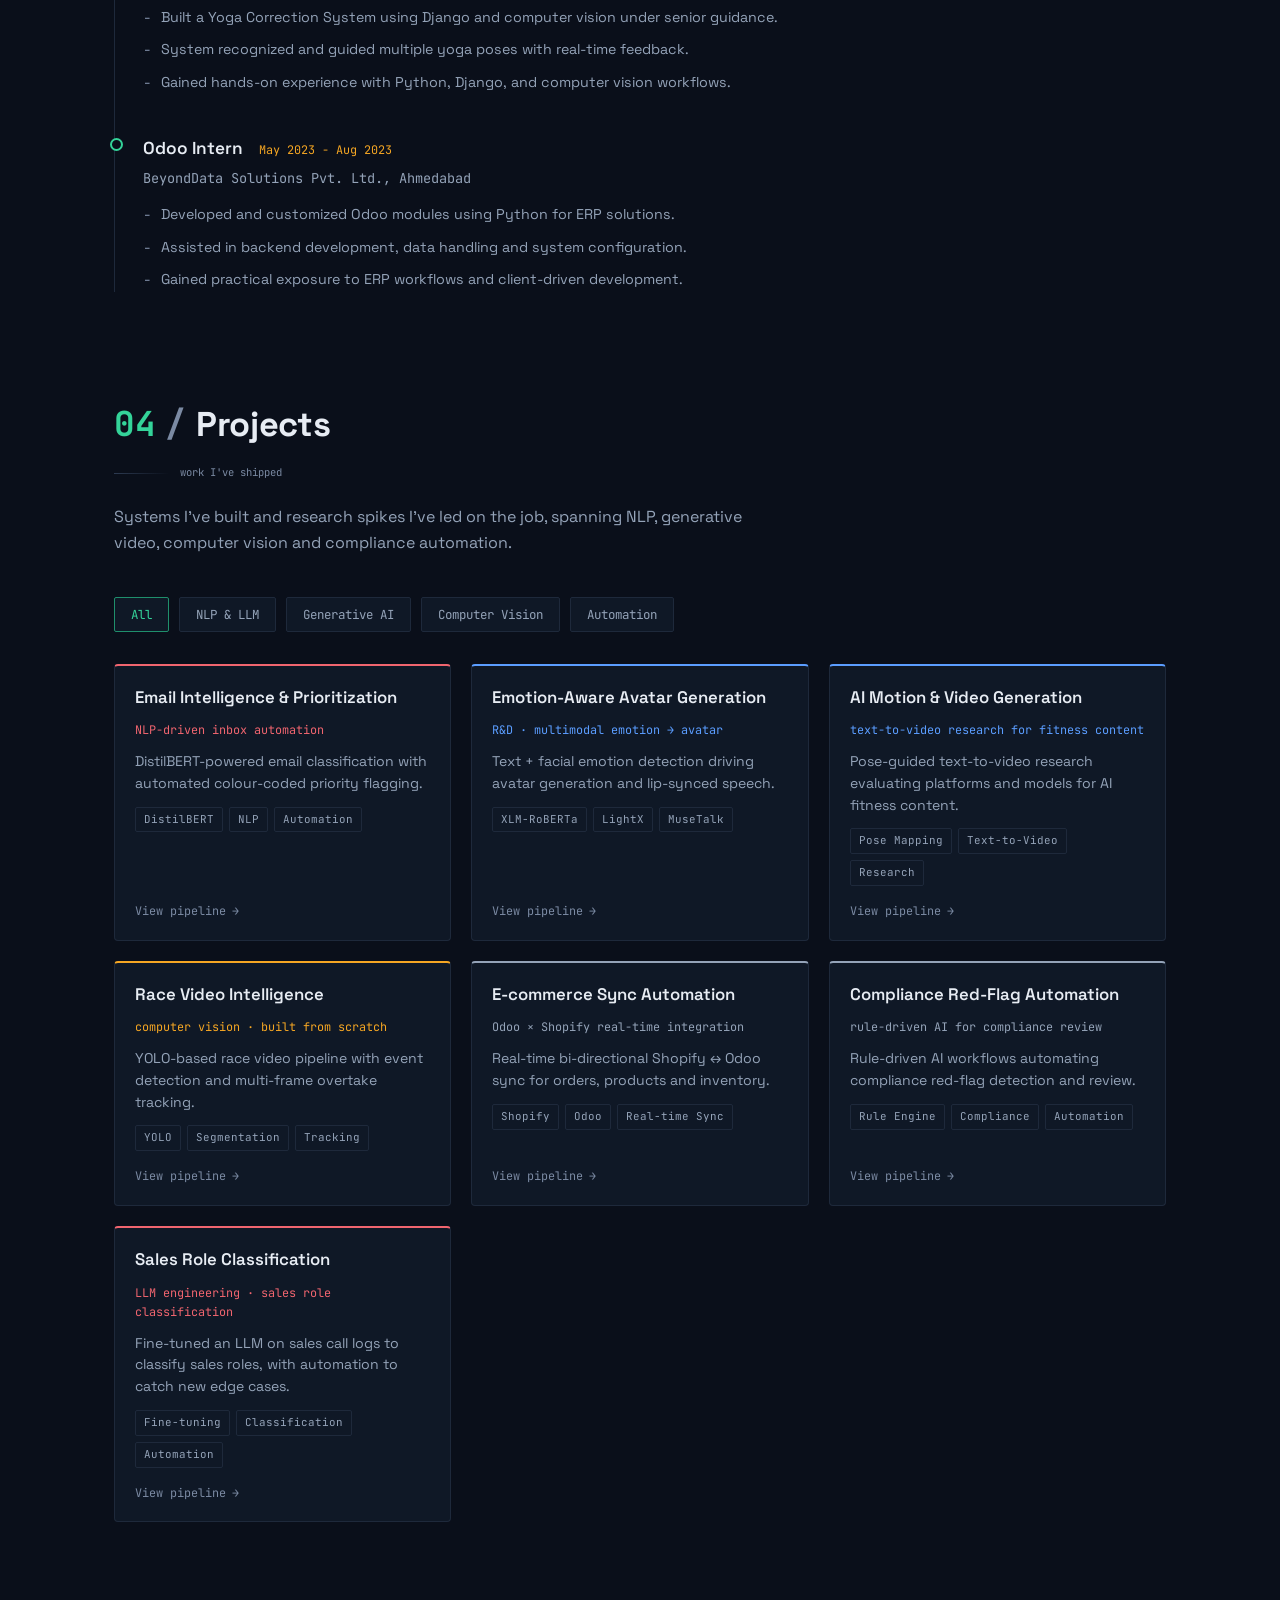
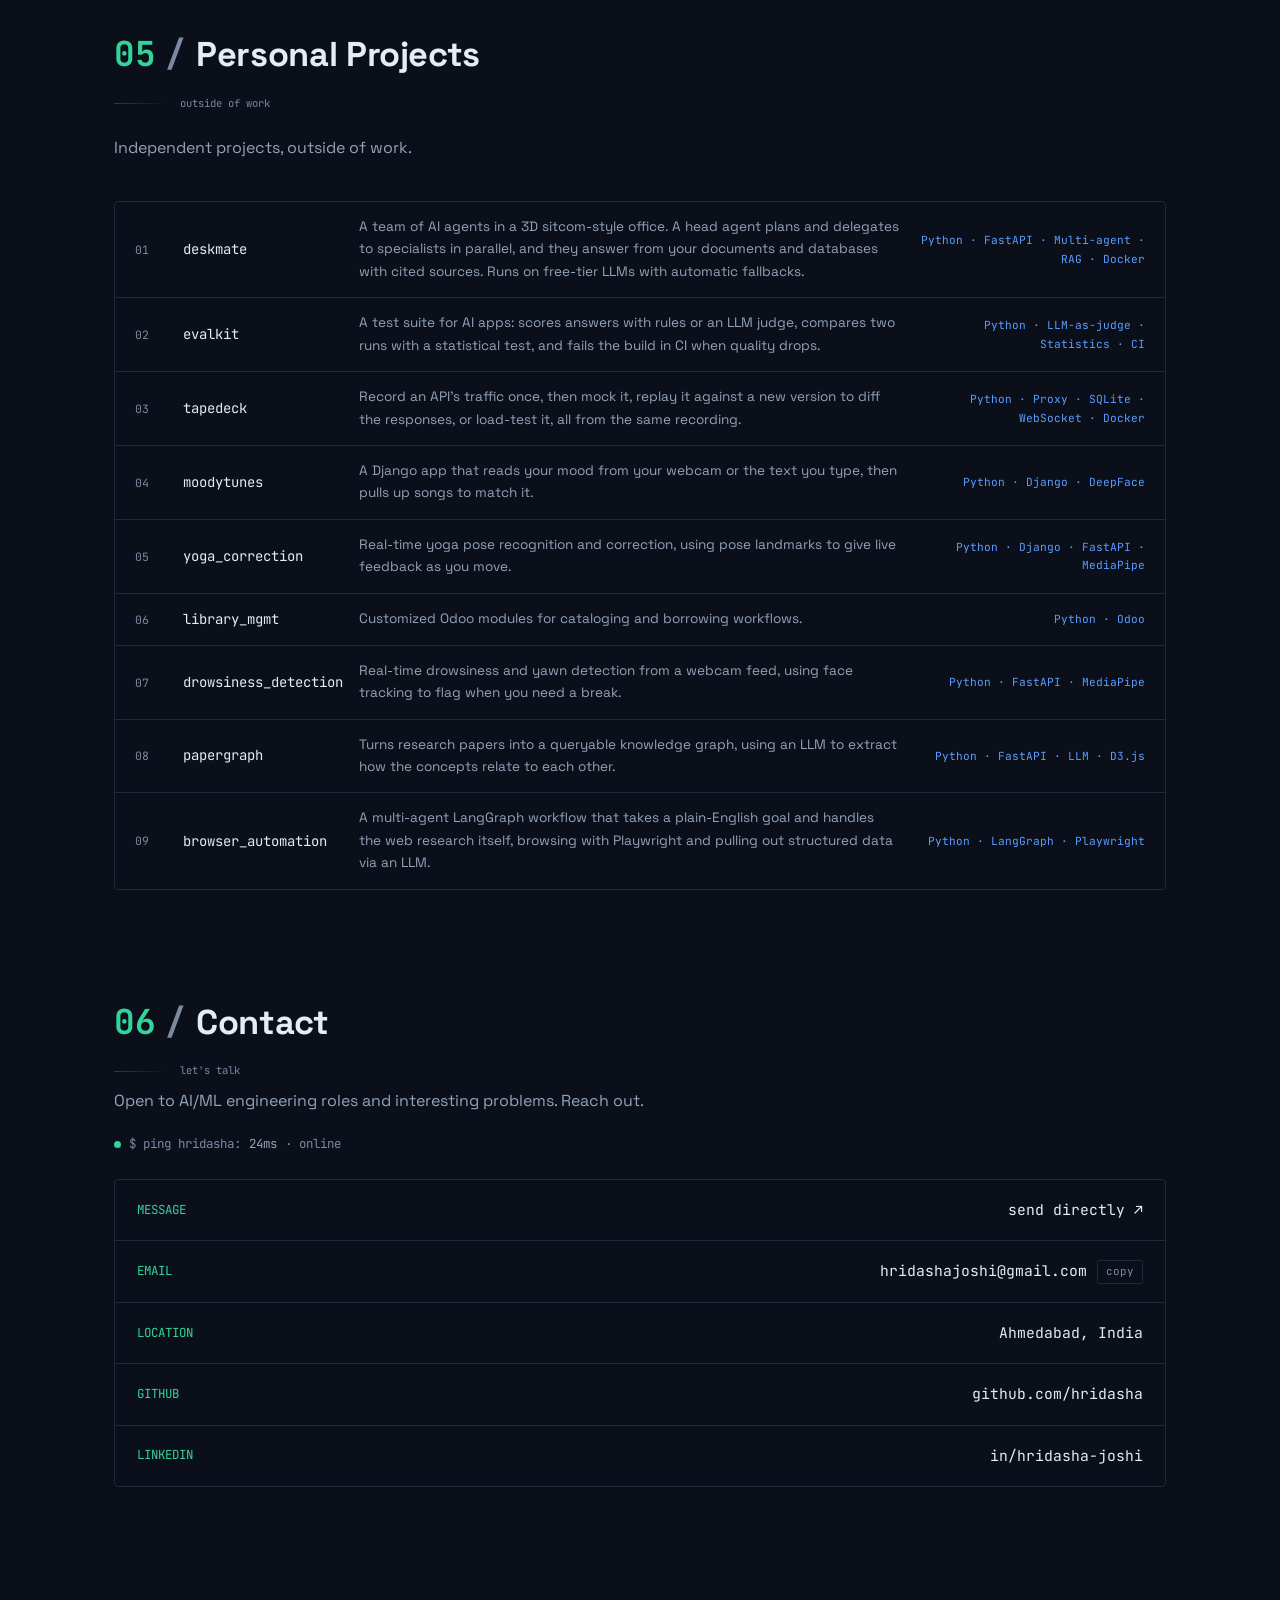
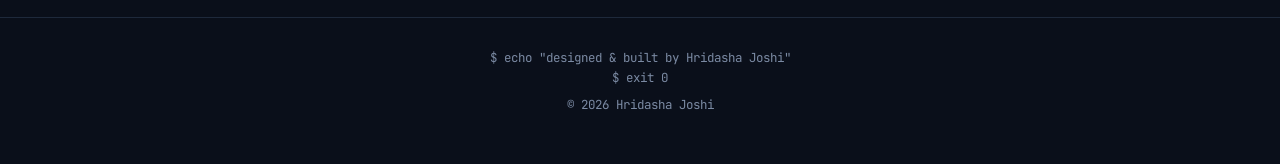
==== commit 7ae9b039: "Add personal projects, update resume, improve accessibility and social previews - Add Deskmate, Eval" ====
--- a/index.html
+++ b/index.html
@@ -1,10 +1,22 @@
 <!doctype html>
-<html lang="en">
+<html class="no-js" lang="en">
 <head>
 <meta charset="UTF-8" />
 <meta name="viewport" content="width=device-width, initial-scale=1.0" />
 <title>Hridasha Joshi - AI/ML Engineer</title>
 <meta name="description" content="Hridasha Joshi - Software & AI/ML Engineer specializing in Machine Learning, Generative AI and Computer Vision, building production AI systems." />
+<link rel="canonical" href="https://hridasha.github.io/Portfolio/" />
+<meta property="og:type" content="website" />
+<meta property="og:url" content="https://hridasha.github.io/Portfolio/" />
+<meta property="og:title" content="Hridasha Joshi - AI/ML Engineer" />
+<meta property="og:description" content="Software & AI/ML Engineer specializing in Machine Learning, Generative AI and Computer Vision, building production AI systems." />
+<meta property="og:image" content="https://hridasha.github.io/Portfolio/assets/og-image.png?v=2" />
+<meta property="og:image:width" content="1200" />
+<meta property="og:image:height" content="630" />
+<meta name="twitter:card" content="summary_large_image" />
+<meta name="twitter:title" content="Hridasha Joshi - AI/ML Engineer" />
+<meta name="twitter:description" content="Software & AI/ML Engineer specializing in Machine Learning, Generative AI and Computer Vision, building production AI systems." />
+<meta name="twitter:image" content="https://hridasha.github.io/Portfolio/assets/og-image.png?v=2" />
 <link rel="icon" href="data:image/svg+xml,%3Csvg xmlns='http://www.w3.org/2000/svg' viewBox='0 0 40 40'%3E%3Ccircle cx='20' cy='24' r='11' fill='none' stroke='%2334D399' stroke-width='2'/%3E%3Cpath d='M20 21C20 10 30 6 34 6 34 14 28 21 20 21Z' fill='%23F5A623'/%3E%3C/svg%3E" />
 <link rel="preconnect" href="https://fonts.googleapis.com">
 <link rel="preconnect" href="https://fonts.gstatic.com" crossorigin>
@@ -16,7 +28,7 @@
 </head>
 <body>
 
-<div class="splash-screen" id="splashScreen" aria-hidden="true">
+<div class="splash-screen" id="splashScreen" aria-hidden="true" role="button" aria-label="Skip intro">
   <div class="splash-box">
     <p class="splash-line"><span class="splash-prompt">$</span>booting hridasha.sh</p>
     <p class="splash-line splash-line-2"><span class="splash-prompt">$</span>starting ai_pipeline.service</p>
@@ -104,7 +116,7 @@
             <p class="term-line hero-anim" style="--d:5"><span class="term-arrow">&rarr;</span> <span class="term-cmd">~ cat ~/.config/profile.json | jq ".focus"</span></p>
             <p class="term-out hero-anim" style="--d:5.3">"Machine Learning + Generative AI + Computer Vision"</p>
             <p class="term-line hero-anim" style="--d:6"><span class="term-arrow">&rarr;</span> <span class="term-cmd">~ systemctl status ai_pipeline.service</span></p>
-            <p class="term-out hero-anim" style="--d:6.3">active (running) - 7 deployments</p>
+            <p class="term-out hero-anim" style="--d:6.3">active (running)</p>
             <p class="term-line hero-anim" style="--d:7"><span class="term-arrow">&rarr;</span> <span class="term-cmd">~</span><span class="cursor"></span></p>
           </div>
         </div>
@@ -160,7 +172,6 @@
           <span class="skill-icon"><svg viewBox="0 0 24 24" fill="none" stroke="currentColor" stroke-width="1.8" stroke-linecap="round" stroke-linejoin="round"><circle cx="6" cy="6" r="2.2"/><circle cx="18" cy="6" r="2.2"/><circle cx="12" cy="18" r="2.2"/><path d="M8 7l3 8M16 7l-3 8M8.2 6h7.6"/></svg></span>
           <div class="skill-head-text">
             <span class="skill-label">ai_llm_engineering</span>
-            <span class="skill-count">8 modules</span>
           </div>
         </div>
         <ul class="skill-list">
@@ -180,7 +191,6 @@
           <span class="skill-icon"><svg viewBox="0 0 24 24" fill="none" stroke="currentColor" stroke-width="1.8" stroke-linecap="round" stroke-linejoin="round"><rect x="6" y="6" width="12" height="12" rx="1.5"/><rect x="9.5" y="9.5" width="5" height="5"/><path d="M9 1v3M15 1v3M9 20v3M15 20v3M1 9h3M1 15h3M20 9h3M20 15h3"/></svg></span>
           <div class="skill-head-text">
             <span class="skill-label">machine_learning</span>
-            <span class="skill-count">12 modules</span>
           </div>
         </div>
         <ul class="skill-list">
@@ -204,7 +214,6 @@
           <span class="skill-icon"><svg viewBox="0 0 24 24" fill="none" stroke="currentColor" stroke-width="1.8" stroke-linecap="round" stroke-linejoin="round"><rect x="2" y="3" width="20" height="7" rx="1.5"/><rect x="2" y="14" width="20" height="7" rx="1.5"/><circle cx="6" cy="6.5" r=".8" fill="currentColor" stroke="none"/><circle cx="6" cy="17.5" r=".8" fill="currentColor" stroke="none"/></svg></span>
           <div class="skill-head-text">
             <span class="skill-label">backend_services</span>
-            <span class="skill-count">5 modules</span>
           </div>
         </div>
         <ul class="skill-list">
@@ -221,7 +230,6 @@
           <span class="skill-icon"><svg viewBox="0 0 24 24" fill="none" stroke="currentColor" stroke-width="1.8" stroke-linecap="round" stroke-linejoin="round"><path d="M21 8l-9-5-9 5 9 5 9-5z"/><path d="M3 8v8l9 5 9-5V8"/><path d="M12 13v8"/></svg></span>
           <div class="skill-head-text">
             <span class="skill-label">infrastructure</span>
-            <span class="skill-count">3 modules</span>
           </div>
         </div>
         <ul class="skill-list">
@@ -236,7 +244,6 @@
           <span class="skill-icon"><svg viewBox="0 0 24 24" fill="none" stroke="currentColor" stroke-width="1.8" stroke-linecap="round" stroke-linejoin="round"><ellipse cx="12" cy="5" rx="8" ry="3"/><path d="M4 5v14c0 1.66 3.58 3 8 3s8-1.34 8-3V5"/><path d="M4 12c0 1.66 3.58 3 8 3s8-1.34 8-3"/></svg></span>
           <div class="skill-head-text">
             <span class="skill-label">data_tools</span>
-            <span class="skill-count">8 modules</span>
           </div>
         </div>
         <ul class="skill-list">
@@ -256,7 +263,6 @@
           <span class="skill-icon"><svg viewBox="0 0 24 24" fill="none" stroke="currentColor" stroke-width="1.8" stroke-linecap="round" stroke-linejoin="round"><path d="M9 2v6M15 2v6"/><path d="M7 8h10v3a5 5 0 0 1-5 5 5 5 0 0 1-5-5V8z"/><path d="M12 16v6"/></svg></span>
           <div class="skill-head-text">
             <span class="skill-label">integrations</span>
-            <span class="skill-count">5 modules</span>
           </div>
         </div>
         <ul class="skill-list">
@@ -332,24 +338,22 @@
       <h2 class="sec-title"><span class="sec-index">04</span><span class="sec-slash">/</span>Projects</h2>
       <div class="sec-rule"><span class="sec-rule-line"></span><span class="sec-log">work I've shipped</span></div>
     </div>
-    <p class="section-lede">Seven systems I designed, implemented and shipped on the job, spanning NLP, generative video, computer vision and compliance automation.</p>
+    <p class="section-lede">Systems I've built and research spikes I've led on the job, spanning NLP, generative video, computer vision and compliance automation.</p>
 
     <div class="filter-tabs" role="group" aria-label="Filter systems by domain">
       <button type="button" class="filter-tab active" data-filter="all">All</button>
-      <button type="button" class="filter-tab" data-filter="nlp">NLP</button>
+      <button type="button" class="filter-tab" data-filter="llm">NLP &amp; LLM</button>
       <button type="button" class="filter-tab" data-filter="genai">Generative AI</button>
       <button type="button" class="filter-tab" data-filter="cv">Computer Vision</button>
-      <button type="button" class="filter-tab" data-filter="llm">LLM Engineering</button>
       <button type="button" class="filter-tab" data-filter="automation">Automation</button>
     </div>
 
     <div class="pipeline-grid reveal">
 
       <!-- PIPELINE 01 -->
-      <article class="pipeline-card" data-category="nlp" tabindex="0" role="button" aria-haspopup="dialog">
+      <article class="pipeline-card" data-category="llm" tabindex="0" role="button" aria-haspopup="dialog">
         <div class="pl-head">
           <div>
-            <span class="pl-id">PIPELINE_01</span>
             <h3>Email Intelligence &amp; Prioritization</h3>
           </div>
           <span class="pl-role">NLP-driven inbox automation</span>
@@ -379,10 +383,9 @@
       <article class="pipeline-card" data-category="genai" tabindex="0" role="button" aria-haspopup="dialog">
         <div class="pl-head">
           <div>
-            <span class="pl-id">PIPELINE_02</span>
             <h3>Emotion-Aware Avatar Generation</h3>
           </div>
-          <span class="pl-role">multimodal · emotion &rarr; avatar</span>
+          <span class="pl-role">R&amp;D · multimodal emotion &rarr; avatar</span>
         </div>
         <p class="pl-summary">Text + facial emotion detection driving avatar generation and lip-synced speech.</p>
         <div class="pl-tags"><span>XLM-RoBERTa</span><span>LightX</span><span>MuseTalk</span></div>
@@ -408,7 +411,6 @@
       <article class="pipeline-card" data-category="genai" tabindex="0" role="button" aria-haspopup="dialog">
         <div class="pl-head">
           <div>
-            <span class="pl-id">PIPELINE_03</span>
             <h3>AI Motion &amp; Video Generation</h3>
           </div>
           <span class="pl-role">text-to-video research for fitness content</span>
@@ -437,7 +439,6 @@
       <article class="pipeline-card" data-category="cv" tabindex="0" role="button" aria-haspopup="dialog">
         <div class="pl-head">
           <div>
-            <span class="pl-id">PIPELINE_04</span>
             <h3>Race Video Intelligence</h3>
           </div>
           <span class="pl-role">computer vision · built from scratch</span>
@@ -467,7 +468,6 @@
       <article class="pipeline-card" data-category="automation" tabindex="0" role="button" aria-haspopup="dialog">
         <div class="pl-head">
           <div>
-            <span class="pl-id">PIPELINE_05</span>
             <h3>E-commerce Sync Automation</h3>
           </div>
           <span class="pl-role">Odoo × Shopify real-time integration</span>
@@ -496,7 +496,6 @@
       <article class="pipeline-card" data-category="automation" tabindex="0" role="button" aria-haspopup="dialog">
         <div class="pl-head">
           <div>
-            <span class="pl-id">PIPELINE_06</span>
             <h3>Compliance Red-Flag Automation</h3>
           </div>
           <span class="pl-role">rule-driven AI for compliance review</span>
@@ -525,7 +524,6 @@
       <article class="pipeline-card" data-category="llm" tabindex="0" role="button" aria-haspopup="dialog">
         <div class="pl-head">
           <div>
-            <span class="pl-id">PIPELINE_07</span>
             <h3>Sales Role Classification</h3>
           </div>
           <span class="pl-role">LLM engineering · sales role classification</span>
@@ -563,36 +561,54 @@
     <div class="syslog-table reveal">
       <div class="syslog-row">
         <span class="syslog-no">01</span>
+        <a class="syslog-name" href="https://github.com/hridasha/Deskmate" target="_blank" rel="noopener">deskmate</a>
+        <span class="syslog-desc">A team of AI agents in a 3D sitcom-style office. A head agent plans and delegates to specialists in parallel, and they answer from your documents and databases with cited sources. Runs on free-tier LLMs with automatic fallbacks.</span>
+        <span class="syslog-stack">Python · FastAPI · Multi-agent · RAG · Docker</span>
+      </div>
+      <div class="syslog-row">
+        <span class="syslog-no">02</span>
+        <a class="syslog-name" href="https://github.com/hridasha/evalkit" target="_blank" rel="noopener">evalkit</a>
+        <span class="syslog-desc">A test suite for AI apps: scores answers with rules or an LLM judge, compares two runs with a statistical test, and fails the build in CI when quality drops.</span>
+        <span class="syslog-stack">Python · LLM-as-judge · Statistics · CI</span>
+      </div>
+      <div class="syslog-row">
+        <span class="syslog-no">03</span>
+        <a class="syslog-name" href="https://github.com/hridasha/tapedeck" target="_blank" rel="noopener">tapedeck</a>
+        <span class="syslog-desc">Record an API's traffic once, then mock it, replay it against a new version to diff the responses, or load-test it, all from the same recording.</span>
+        <span class="syslog-stack">Python · Proxy · SQLite · WebSocket · Docker</span>
+      </div>
+      <div class="syslog-row">
+        <span class="syslog-no">04</span>
         <a class="syslog-name" href="https://github.com/hridasha/MoodyTunes" target="_blank" rel="noopener">moodytunes</a>
         <span class="syslog-desc">A Django app that reads your mood from your webcam or the text you type, then pulls up songs to match it.</span>
         <span class="syslog-stack">Python · Django · DeepFace</span>
       </div>
       <div class="syslog-row">
-        <span class="syslog-no">02</span>
+        <span class="syslog-no">05</span>
         <a class="syslog-name" href="https://github.com/hridasha/Yoga-pose-correction-system" target="_blank" rel="noopener">yoga_correction</a>
         <span class="syslog-desc">Real-time yoga pose recognition and correction, using pose landmarks to give live feedback as you move.</span>
         <span class="syslog-stack">Python · Django · FastAPI · MediaPipe</span>
       </div>
       <div class="syslog-row">
-        <span class="syslog-no">03</span>
-        <a class="syslog-name" href="https://github.com/hridasha/Library-Management-System" target="_blank" rel="noopener">library_mgmt</a>
+        <span class="syslog-no">06</span>
+        <span class="syslog-name">library_mgmt</span>
         <span class="syslog-desc">Customized Odoo modules for cataloging and borrowing workflows.</span>
         <span class="syslog-stack">Python · Odoo</span>
       </div>
       <div class="syslog-row">
-        <span class="syslog-no">04</span>
+        <span class="syslog-no">07</span>
         <a class="syslog-name" href="https://github.com/hridasha/Drowsiness-detection" target="_blank" rel="noopener">drowsiness_detection</a>
         <span class="syslog-desc">Real-time drowsiness and yawn detection from a webcam feed, using face tracking to flag when you need a break.</span>
         <span class="syslog-stack">Python · FastAPI · MediaPipe</span>
       </div>
       <div class="syslog-row">
-        <span class="syslog-no">05</span>
+        <span class="syslog-no">08</span>
         <a class="syslog-name" href="https://github.com/hridasha/Paper-Graph" target="_blank" rel="noopener">papergraph</a>
         <span class="syslog-desc">Turns research papers into a queryable knowledge graph, using an LLM to extract how the concepts relate to each other.</span>
         <span class="syslog-stack">Python · FastAPI · LLM · D3.js</span>
       </div>
       <div class="syslog-row">
-        <span class="syslog-no">06</span>
+        <span class="syslog-no">09</span>
         <a class="syslog-name" href="https://github.com/hridasha/browser-automation" target="_blank" rel="noopener">browser_automation</a>
         <span class="syslog-desc">A multi-agent LangGraph workflow that takes a plain-English goal and handles the web research itself, browsing with Playwright and pulling out structured data via an LLM.</span>
         <span class="syslog-stack">Python · LangGraph · Playwright</span>
@@ -635,7 +651,7 @@
   <footer class="footer">
     <p>$ echo "designed &amp; built by Hridasha Joshi"</p>
     <p>$ exit 0</p>
-    <p class="footer-year">© <span id="year"></span></p>
+    <p class="footer-year">© <span id="year"></span> Hridasha Joshi</p>
     <button type="button" class="scroll-top" id="scrollTop" aria-label="Scroll to top">↑</button>
   </footer>
 
@@ -682,7 +698,6 @@
     </div>
     <div class="modal-body modal-body-project">
       <div class="pl-modal-head">
-        <span class="pl-id" id="projectModalId"></span>
         <h3 id="projectModalTitle"></h3>
         <span class="pl-role" id="projectModalRole"></span>
       </div>
--- a/style.css
+++ b/style.css
@@ -6,7 +6,7 @@
   --grid-line-bright: #2D3B52;
   --text: #E7ECF3;
   --text-dim: #94A3B8;
-  --text-faint: #56657D;
+  --text-faint: #7B8AA3;
   --accent: #34D399;
   --accent-dim: #1F8F6C;
   --accent-amber: #F5A623;
@@ -280,6 +280,11 @@
 
 .reveal{ opacity:0; transform: translateY(18px); transition: opacity .6s ease, transform .6s ease; }
 .reveal.in-view{ opacity:1; transform: translateY(0); }
+@media (prefers-reduced-motion: reduce){
+  .reveal{ opacity:1; transform:none; transition:none; }
+}
+/* if JS never runs (blocked, fails, disabled), content must not stay invisible */
+.no-js .reveal{ opacity:1; transform:none; }
 
 /* ---------- ABOUT / README PANEL ---------- */
 .about-grid{ display:grid; grid-template-columns: 1fr; gap: 24px; align-items:start; }
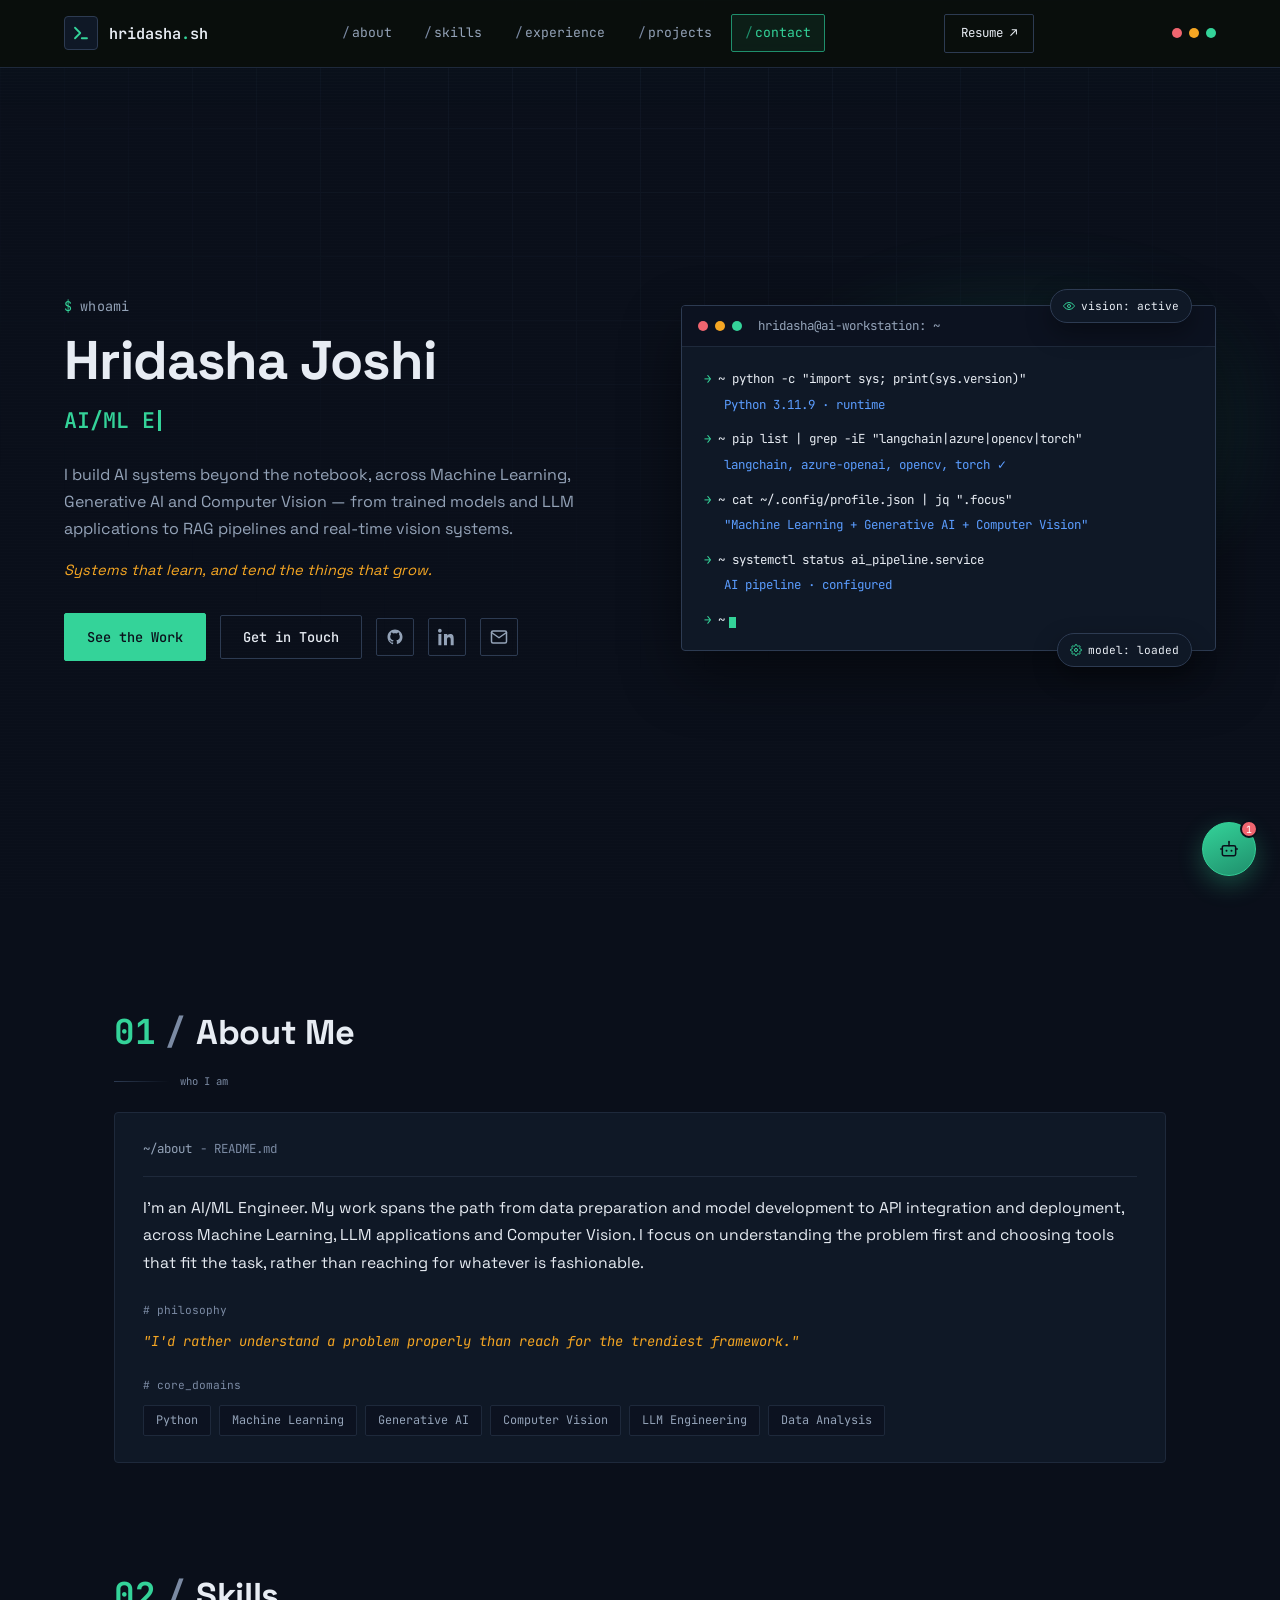
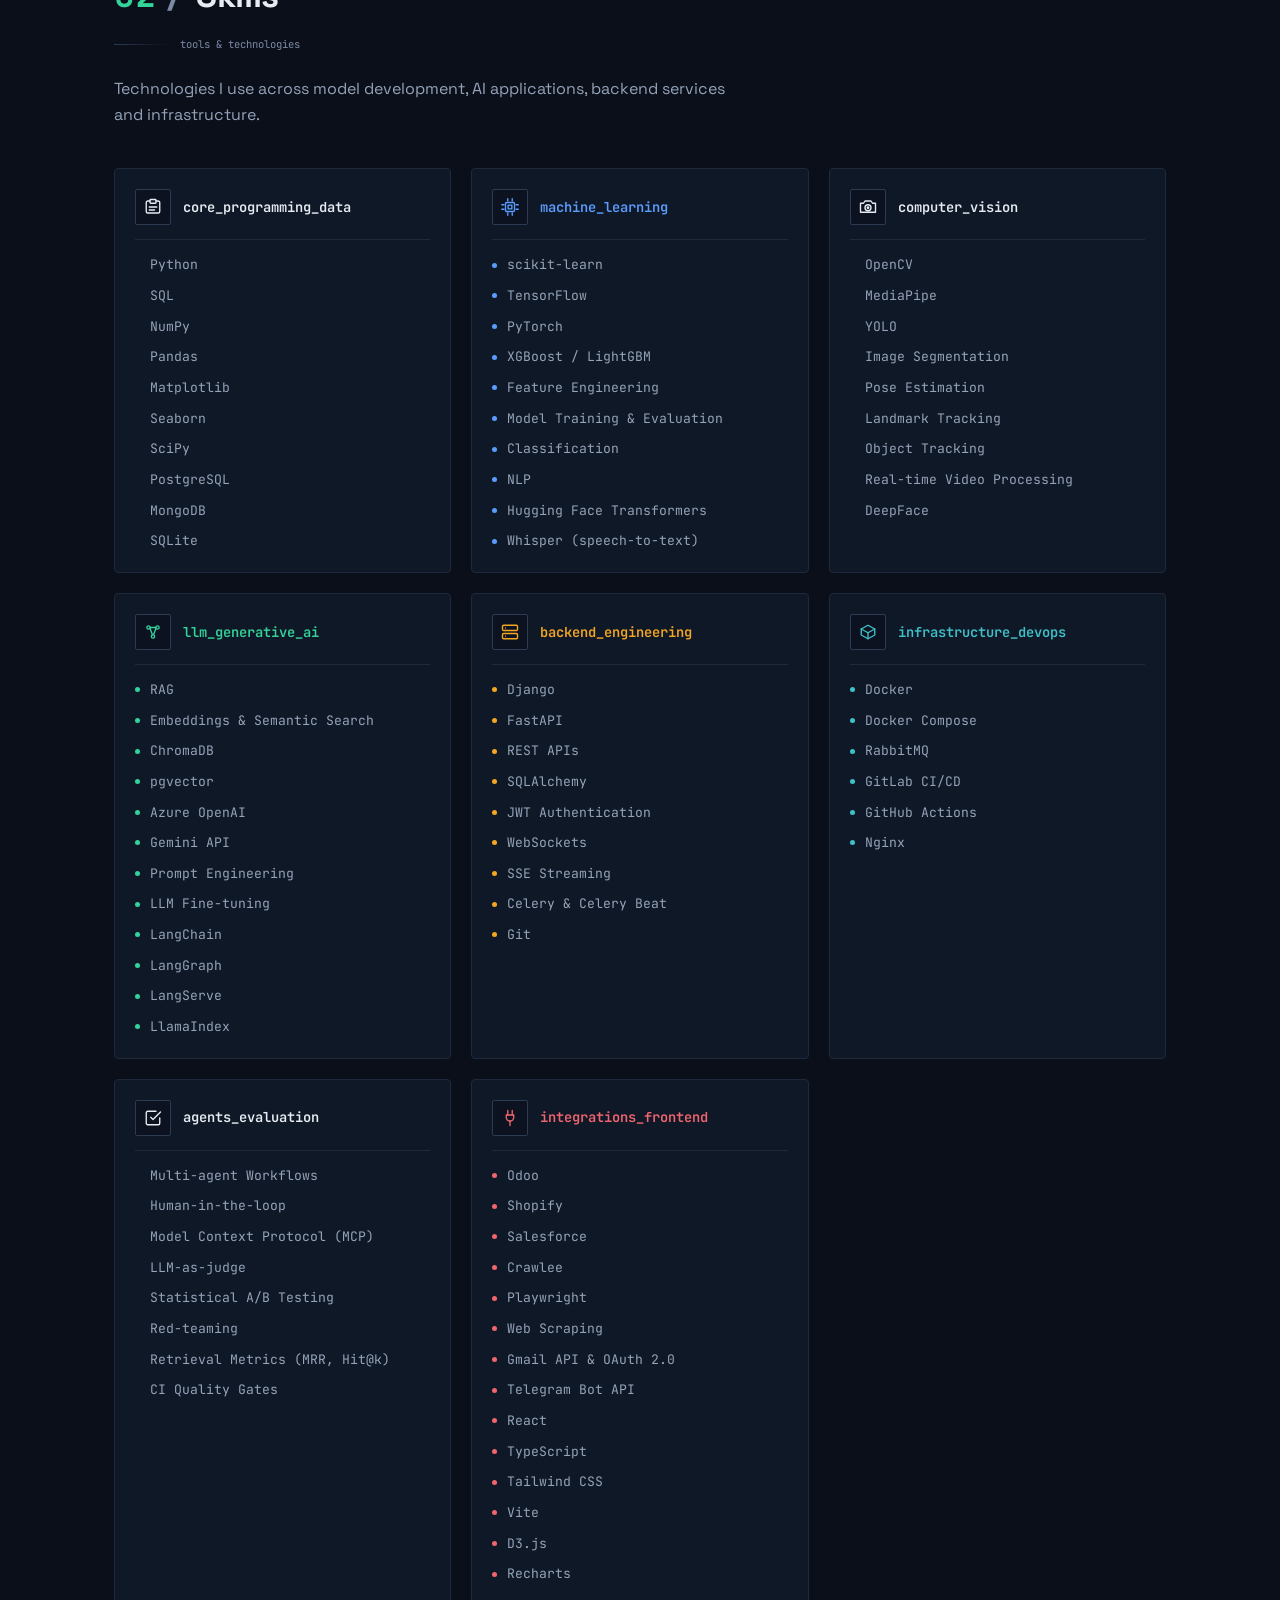
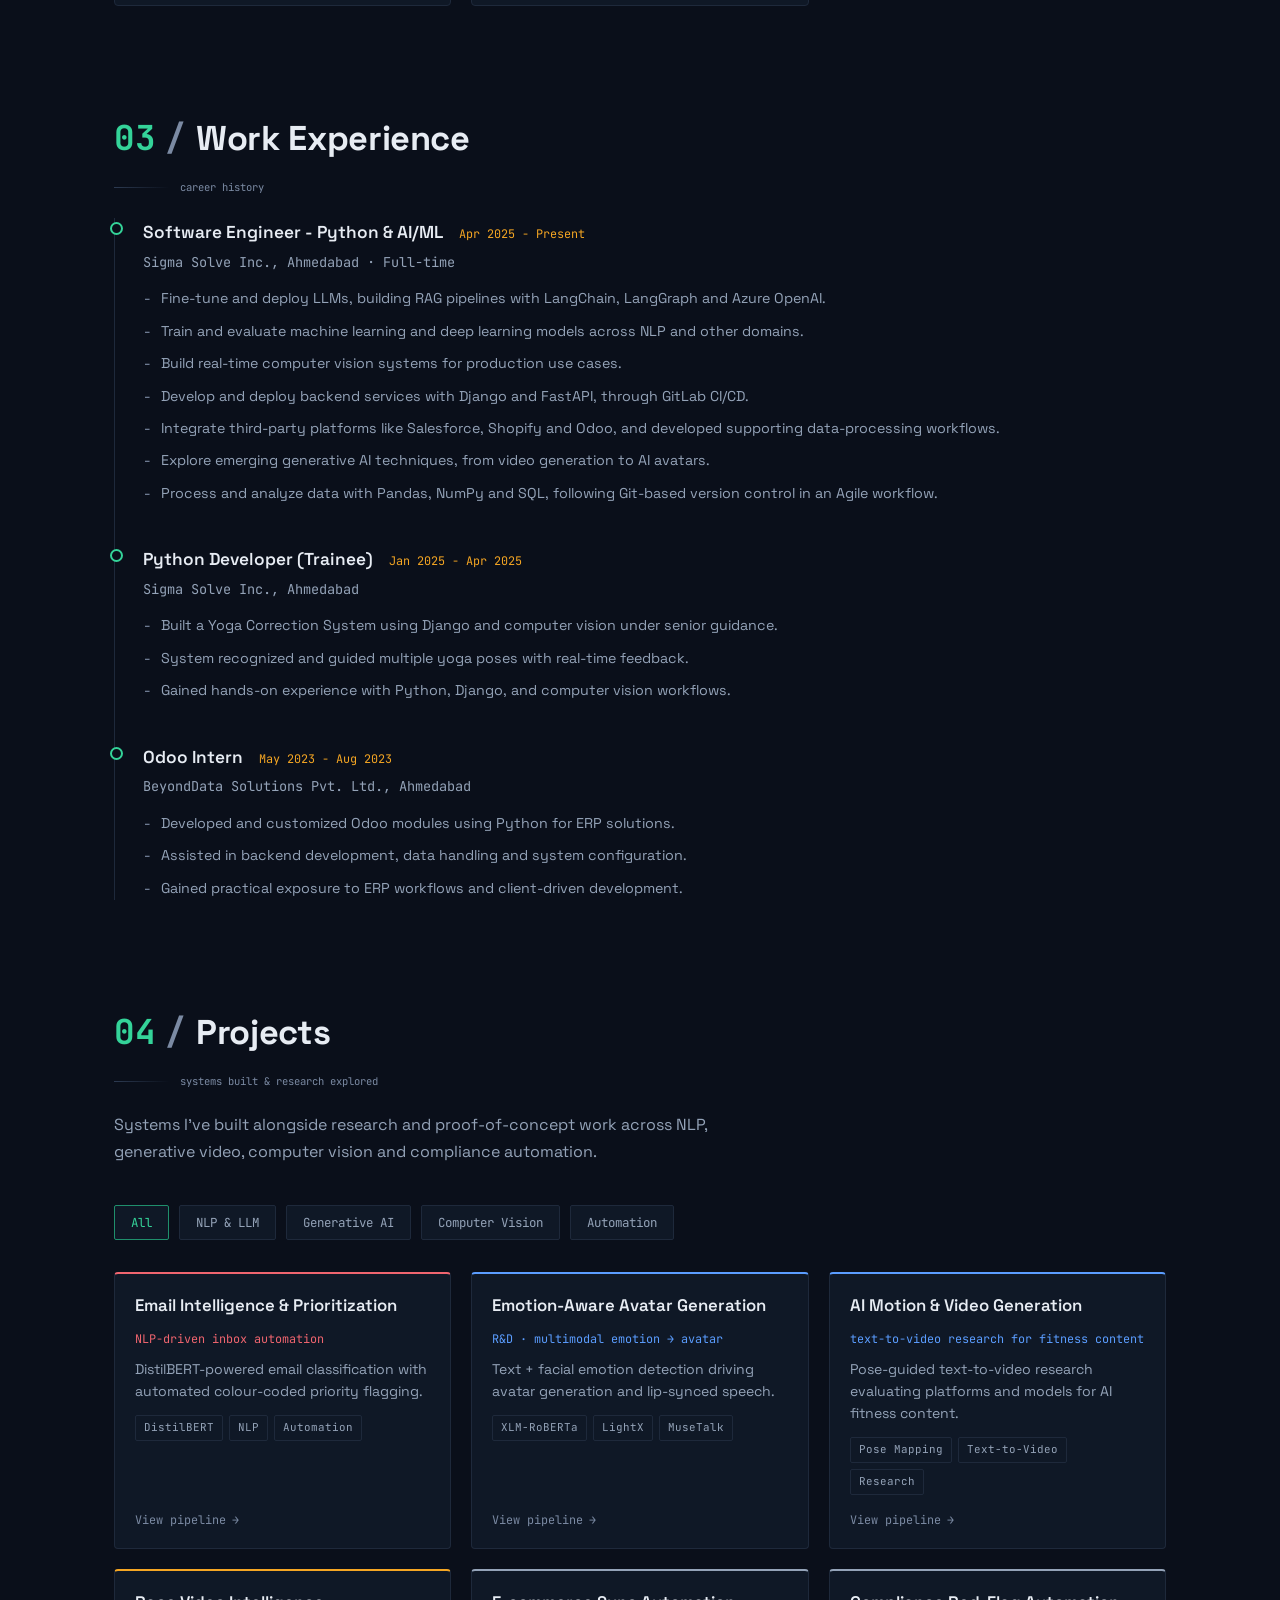
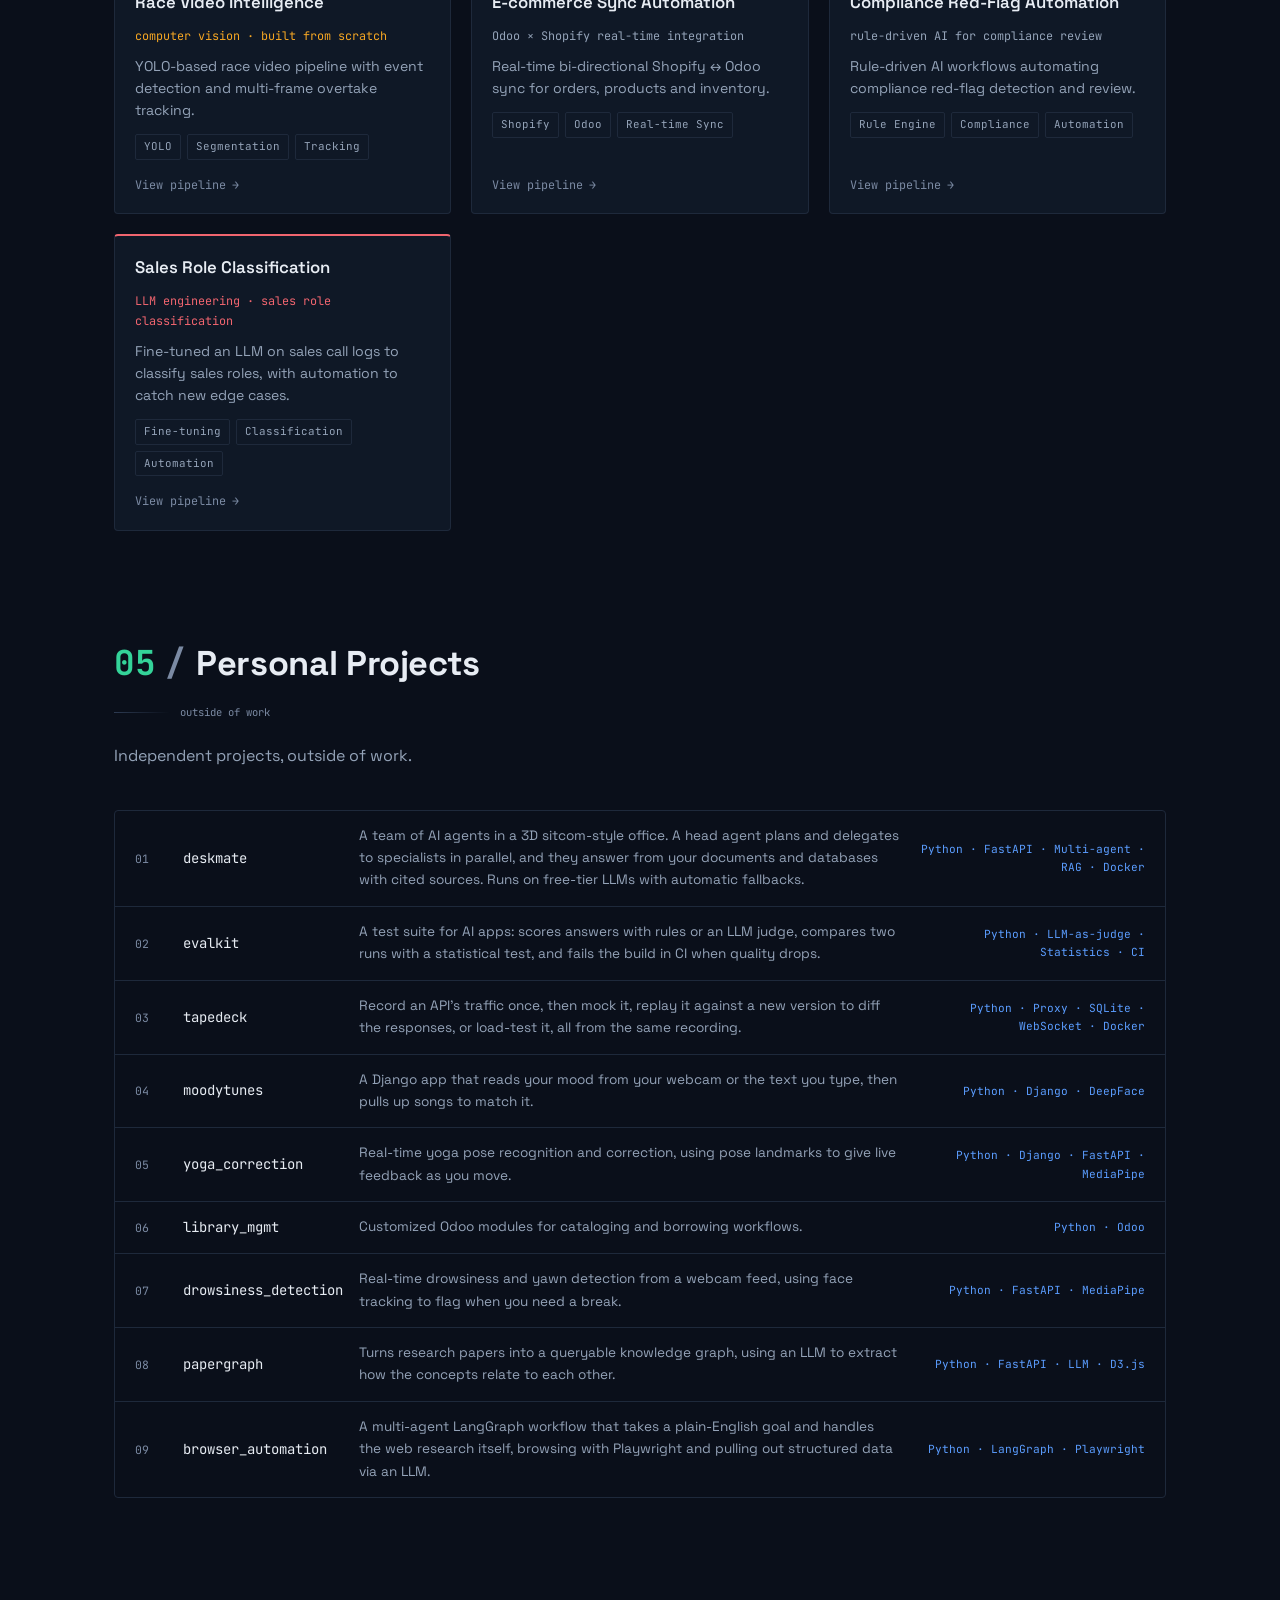
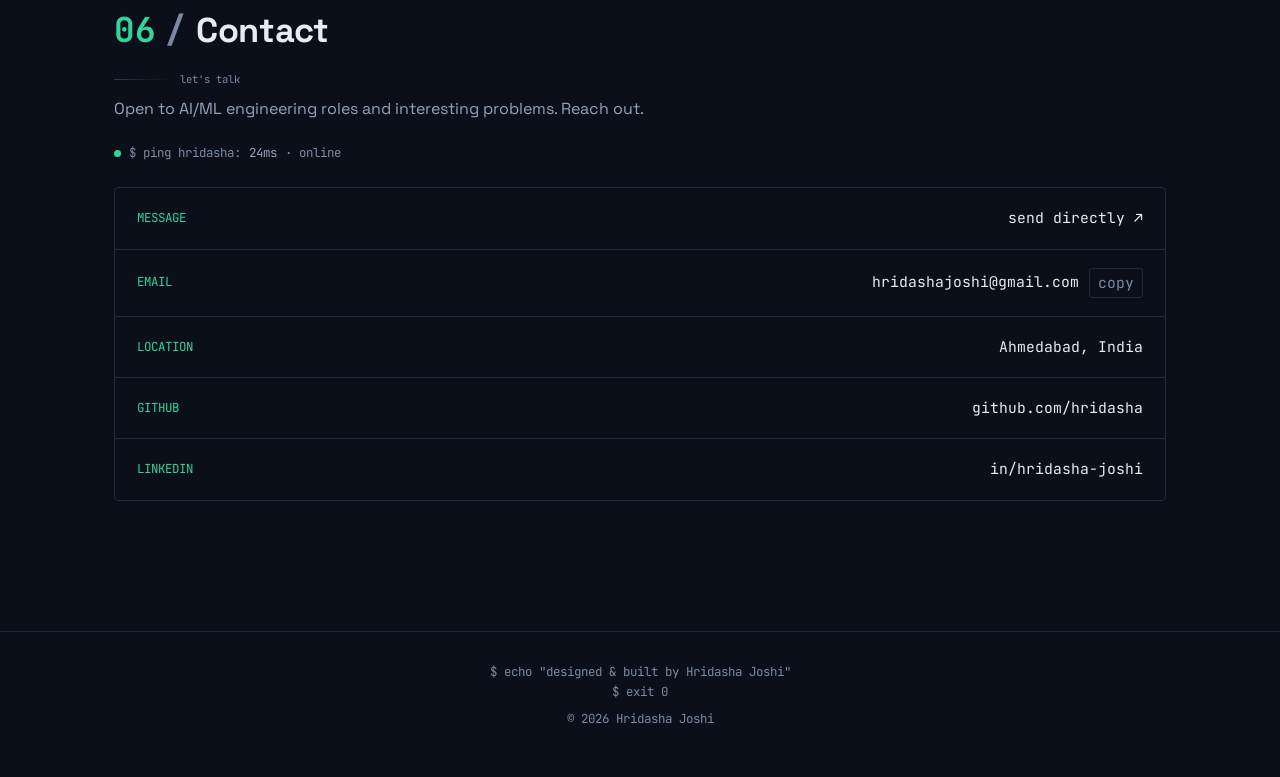
==== commit 259fb484: "Enhance accessibility and improve UI/UX across the portfolio site - Added theme color meta tag for b" ====
--- a/index.html
+++ b/index.html
@@ -3,6 +3,7 @@
 <head>
 <meta charset="UTF-8" />
 <meta name="viewport" content="width=device-width, initial-scale=1.0" />
+<meta name="theme-color" content="#0b1014" />
 <title>Hridasha Joshi - AI/ML Engineer</title>
 <meta name="description" content="Hridasha Joshi - Software & AI/ML Engineer specializing in Machine Learning, Generative AI and Computer Vision, building production AI systems." />
 <link rel="canonical" href="https://hridasha.github.io/Portfolio/" />
@@ -28,7 +29,7 @@
 </head>
 <body>
 
-<div class="splash-screen" id="splashScreen" aria-hidden="true" role="button" aria-label="Skip intro">
+<div class="splash-screen" id="splashScreen" tabindex="0" role="button" aria-label="Skip intro">
   <div class="splash-box">
     <p class="splash-line"><span class="splash-prompt">$</span>booting hridasha.sh</p>
     <p class="splash-line splash-line-2"><span class="splash-prompt">$</span>starting ai_pipeline.service</p>
@@ -82,8 +83,7 @@
           <span class="hero-role" id="roleCycler"></span><span class="hero-role-cursor"></span>
         </div>
         <p class="hero-sub hero-anim" style="--d:3">
-          I build AI that has to survive outside a notebook, across Machine Learning, Generative AI and
-          Computer Vision: trained models, fine-tuned LLMs, RAG pipelines, and real-time vision systems.
+          I build AI systems beyond the notebook, across Machine Learning, Generative AI and Computer Vision — from trained models and LLM applications to RAG pipelines and real-time vision systems.
         </p>
         <p class="hero-tagline hero-anim" style="--d:4">Systems that learn, and tend the things that grow.</p>
         <div class="hero-cta hero-anim" style="--d:5">
@@ -110,13 +110,13 @@
           </div>
           <div class="term-body hero-term-body">
             <p class="term-line hero-anim" style="--d:3"><span class="term-arrow">&rarr;</span> <span class="term-cmd">~ python -c "import sys; print(sys.version)"</span></p>
-            <p class="term-out hero-anim" style="--d:3.3">3.11.9 - production-ready</p>
+            <p class="term-out hero-anim" style="--d:3.3">Python 3.11.9 · runtime</p>
             <p class="term-line hero-anim" style="--d:4"><span class="term-arrow">&rarr;</span> <span class="term-cmd">~ pip list | grep -iE "langchain|azure|opencv|torch"</span></p>
             <p class="term-out hero-anim" style="--d:4.3">langchain, azure-openai, opencv, torch &check;</p>
             <p class="term-line hero-anim" style="--d:5"><span class="term-arrow">&rarr;</span> <span class="term-cmd">~ cat ~/.config/profile.json | jq ".focus"</span></p>
             <p class="term-out hero-anim" style="--d:5.3">"Machine Learning + Generative AI + Computer Vision"</p>
             <p class="term-line hero-anim" style="--d:6"><span class="term-arrow">&rarr;</span> <span class="term-cmd">~ systemctl status ai_pipeline.service</span></p>
-            <p class="term-out hero-anim" style="--d:6.3">active (running)</p>
+            <p class="term-out hero-anim" style="--d:6.3">AI pipeline · configured</p>
             <p class="term-line hero-anim" style="--d:7"><span class="term-arrow">&rarr;</span> <span class="term-cmd">~</span><span class="cursor"></span></p>
           </div>
         </div>
@@ -139,9 +139,9 @@
           <span class="readme-file">- README.md</span>
         </div>
         <p class="readme-bio">
-          I'm an AI/ML Engineer. Most days that means taking something from raw data to a trained model
-          to a service actually running in production: RAG pipelines, fine-tuned LLMs, classical ML,
-          computer vision, whatever the problem actually calls for over whatever's fashionable.
+          I'm an AI/ML Engineer. My work spans the path from data preparation and model development to API integration and deployment,
+          across Machine Learning, LLM applications and Computer Vision. I focus on understanding the problem
+          first and choosing tools that fit the task, rather than reaching for whatever is fashionable.
         </p>
         <div class="readme-block">
           <p class="readme-label"># philosophy</p>
@@ -163,22 +163,80 @@
       <h2 class="sec-title"><span class="sec-index">02</span><span class="sec-slash">/</span>Skills</h2>
       <div class="sec-rule"><span class="sec-rule-line"></span><span class="sec-log">tools & technologies</span></div>
     </div>
-    <p class="section-lede">Everything I reach for, from model frameworks down to the infra that keeps them running.</p>
+    <p class="section-lede">Technologies I use across model development, AI applications, backend services and infrastructure.</p>
 
     <div class="skill-grid reveal">
+
+      <div class="skill-card" data-cat="core">
+        <div class="skill-head">
+          <span class="skill-icon"><svg viewBox="0 0 24 24" fill="none" stroke="currentColor" stroke-width="1.8" stroke-linecap="round" stroke-linejoin="round"><path d="M8 4H5a2 2 0 0 0-2 2v12a2 2 0 0 0 2 2h14a2 2 0 0 0 2-2V6a2 2 0 0 0-2-2h-3"/><rect x="8" y="2" width="8" height="5" rx="1"/><path d="M7 12h10M7 16h7"/></svg></span>
+          <div class="skill-head-text"><span class="skill-label">core_programming_data</span></div>
+        </div>
+        <ul class="skill-list">
+          <li><span class="skill-dot"></span>Python</li>
+          <li><span class="skill-dot"></span>SQL</li>
+          <li><span class="skill-dot"></span>NumPy</li>
+          <li><span class="skill-dot"></span>Pandas</li>
+          <li><span class="skill-dot"></span>Matplotlib</li>
+          <li><span class="skill-dot"></span>Seaborn</li>
+          <li><span class="skill-dot"></span>SciPy</li>
+          <li><span class="skill-dot"></span>PostgreSQL</li>
+          <li><span class="skill-dot"></span>MongoDB</li>
+          <li><span class="skill-dot"></span>SQLite</li>
+        </ul>
+      </div>
+
+      <div class="skill-card" data-cat="ml">
+        <div class="skill-head">
+          <span class="skill-icon"><svg viewBox="0 0 24 24" fill="none" stroke="currentColor" stroke-width="1.8" stroke-linecap="round" stroke-linejoin="round"><rect x="6" y="6" width="12" height="12" rx="1.5"/><rect x="9.5" y="9.5" width="5" height="5"/><path d="M9 1v3M15 1v3M9 20v3M15 20v3M1 9h3M1 15h3M20 9h3M20 15h3"/></svg></span>
+          <div class="skill-head-text"><span class="skill-label">machine_learning</span></div>
+        </div>
+        <ul class="skill-list">
+          <li><span class="skill-dot"></span>scikit-learn</li>
+          <li><span class="skill-dot"></span>TensorFlow</li>
+          <li><span class="skill-dot"></span>PyTorch</li>
+          <li><span class="skill-dot"></span>XGBoost / LightGBM</li>
+          <li><span class="skill-dot"></span>Feature Engineering</li>
+          <li><span class="skill-dot"></span>Model Training &amp; Evaluation</li>
+          <li><span class="skill-dot"></span>Classification</li>
+          <li><span class="skill-dot"></span>NLP</li>
+          <li><span class="skill-dot"></span>Hugging Face Transformers</li>
+          <li><span class="skill-dot"></span>Whisper (speech-to-text)</li>
+        </ul>
+      </div>
+
+      <div class="skill-card" data-cat="cv">
+        <div class="skill-head">
+          <span class="skill-icon"><svg viewBox="0 0 24 24" fill="none" stroke="currentColor" stroke-width="1.8" stroke-linecap="round" stroke-linejoin="round"><path d="M2 7h4l2-3h8l2 3h4v12H2z"/><circle cx="12" cy="13" r="4"/><circle cx="12" cy="13" r="1"/></svg></span>
+          <div class="skill-head-text"><span class="skill-label">computer_vision</span></div>
+        </div>
+        <ul class="skill-list">
+          <li><span class="skill-dot"></span>OpenCV</li>
+          <li><span class="skill-dot"></span>MediaPipe</li>
+          <li><span class="skill-dot"></span>YOLO</li>
+          <li><span class="skill-dot"></span>Image Segmentation</li>
+          <li><span class="skill-dot"></span>Pose Estimation</li>
+          <li><span class="skill-dot"></span>Landmark Tracking</li>
+          <li><span class="skill-dot"></span>Object Tracking</li>
+          <li><span class="skill-dot"></span>Real-time Video Processing</li>
+          <li><span class="skill-dot"></span>DeepFace</li>
+        </ul>
+      </div>
 
       <div class="skill-card" data-cat="llm">
         <div class="skill-head">
           <span class="skill-icon"><svg viewBox="0 0 24 24" fill="none" stroke="currentColor" stroke-width="1.8" stroke-linecap="round" stroke-linejoin="round"><circle cx="6" cy="6" r="2.2"/><circle cx="18" cy="6" r="2.2"/><circle cx="12" cy="18" r="2.2"/><path d="M8 7l3 8M16 7l-3 8M8.2 6h7.6"/></svg></span>
-          <div class="skill-head-text">
-            <span class="skill-label">ai_llm_engineering</span>
-          </div>
+          <div class="skill-head-text"><span class="skill-label">llm_generative_ai</span></div>
         </div>
         <ul class="skill-list">
           <li><span class="skill-dot"></span>RAG</li>
+          <li><span class="skill-dot"></span>Embeddings &amp; Semantic Search</li>
+          <li><span class="skill-dot"></span>ChromaDB</li>
+          <li><span class="skill-dot"></span>pgvector</li>
           <li><span class="skill-dot"></span>Azure OpenAI</li>
-          <li><span class="skill-dot"></span>Fine-tuning Pipelines</li>
+          <li><span class="skill-dot"></span>Gemini API</li>
           <li><span class="skill-dot"></span>Prompt Engineering</li>
+          <li><span class="skill-dot"></span>LLM Fine-tuning</li>
           <li><span class="skill-dot"></span>LangChain</li>
           <li><span class="skill-dot"></span>LangGraph</li>
           <li><span class="skill-dot"></span>LangServe</li>
@@ -186,40 +244,19 @@
         </ul>
       </div>
 
-      <div class="skill-card" data-cat="ml">
-        <div class="skill-head">
-          <span class="skill-icon"><svg viewBox="0 0 24 24" fill="none" stroke="currentColor" stroke-width="1.8" stroke-linecap="round" stroke-linejoin="round"><rect x="6" y="6" width="12" height="12" rx="1.5"/><rect x="9.5" y="9.5" width="5" height="5"/><path d="M9 1v3M15 1v3M9 20v3M15 20v3M1 9h3M1 15h3M20 9h3M20 15h3"/></svg></span>
-          <div class="skill-head-text">
-            <span class="skill-label">machine_learning</span>
-          </div>
-        </div>
-        <ul class="skill-list">
-          <li><span class="skill-dot"></span>TensorFlow</li>
-          <li><span class="skill-dot"></span>PyTorch</li>
-          <li><span class="skill-dot"></span>scikit-learn</li>
-          <li><span class="skill-dot"></span>XGBoost / LightGBM</li>
-          <li><span class="skill-dot"></span>OpenCV</li>
-          <li><span class="skill-dot"></span>MediaPipe</li>
-          <li><span class="skill-dot"></span>DeepFace</li>
-          <li><span class="skill-dot"></span>Image Segmentation</li>
-          <li><span class="skill-dot"></span>Real-time Video Processing</li>
-          <li><span class="skill-dot"></span>NLP</li>
-          <li><span class="skill-dot"></span>Model Training &amp; Eval</li>
-          <li><span class="skill-dot"></span>Feature Engineering</li>
-        </ul>
-      </div>
-
       <div class="skill-card" data-cat="backend">
         <div class="skill-head">
           <span class="skill-icon"><svg viewBox="0 0 24 24" fill="none" stroke="currentColor" stroke-width="1.8" stroke-linecap="round" stroke-linejoin="round"><rect x="2" y="3" width="20" height="7" rx="1.5"/><rect x="2" y="14" width="20" height="7" rx="1.5"/><circle cx="6" cy="6.5" r=".8" fill="currentColor" stroke="none"/><circle cx="6" cy="17.5" r=".8" fill="currentColor" stroke="none"/></svg></span>
-          <div class="skill-head-text">
-            <span class="skill-label">backend_services</span>
-          </div>
+          <div class="skill-head-text"><span class="skill-label">backend_engineering</span></div>
         </div>
         <ul class="skill-list">
           <li><span class="skill-dot"></span>Django</li>
           <li><span class="skill-dot"></span>FastAPI</li>
           <li><span class="skill-dot"></span>REST APIs</li>
+          <li><span class="skill-dot"></span>SQLAlchemy</li>
+          <li><span class="skill-dot"></span>JWT Authentication</li>
+          <li><span class="skill-dot"></span>WebSockets</li>
+          <li><span class="skill-dot"></span>SSE Streaming</li>
           <li><span class="skill-dot"></span>Celery &amp; Celery Beat</li>
           <li><span class="skill-dot"></span>Git</li>
         </ul>
@@ -228,49 +265,55 @@
       <div class="skill-card" data-cat="infra">
         <div class="skill-head">
           <span class="skill-icon"><svg viewBox="0 0 24 24" fill="none" stroke="currentColor" stroke-width="1.8" stroke-linecap="round" stroke-linejoin="round"><path d="M21 8l-9-5-9 5 9 5 9-5z"/><path d="M3 8v8l9 5 9-5V8"/><path d="M12 13v8"/></svg></span>
-          <div class="skill-head-text">
-            <span class="skill-label">infrastructure</span>
-          </div>
+          <div class="skill-head-text"><span class="skill-label">infrastructure_devops</span></div>
         </div>
         <ul class="skill-list">
+          <li><span class="skill-dot"></span>Docker</li>
+          <li><span class="skill-dot"></span>Docker Compose</li>
+          <li><span class="skill-dot"></span>RabbitMQ</li>
           <li><span class="skill-dot"></span>GitLab CI/CD</li>
-          <li><span class="skill-dot"></span>Docker</li>
-          <li><span class="skill-dot"></span>RabbitMQ</li>
-        </ul>
-      </div>
-
-      <div class="skill-card" data-cat="data">
+          <li><span class="skill-dot"></span>GitHub Actions</li>
+          <li><span class="skill-dot"></span>Nginx</li>
+        </ul>
+      </div>
+
+      <div class="skill-card" data-cat="agents">
         <div class="skill-head">
-          <span class="skill-icon"><svg viewBox="0 0 24 24" fill="none" stroke="currentColor" stroke-width="1.8" stroke-linecap="round" stroke-linejoin="round"><ellipse cx="12" cy="5" rx="8" ry="3"/><path d="M4 5v14c0 1.66 3.58 3 8 3s8-1.34 8-3V5"/><path d="M4 12c0 1.66 3.58 3 8 3s8-1.34 8-3"/></svg></span>
-          <div class="skill-head-text">
-            <span class="skill-label">data_tools</span>
-          </div>
+          <span class="skill-icon"><svg viewBox="0 0 24 24" fill="none" stroke="currentColor" stroke-width="1.8" stroke-linecap="round" stroke-linejoin="round"><path d="M9 11l3 3L22 4"/><path d="M21 12v7a2 2 0 0 1-2 2H5a2 2 0 0 1-2-2V5a2 2 0 0 1 2-2h11"/></svg></span>
+          <div class="skill-head-text"><span class="skill-label">agents_evaluation</span></div>
         </div>
         <ul class="skill-list">
-          <li><span class="skill-dot"></span>Pandas</li>
-          <li><span class="skill-dot"></span>NumPy</li>
-          <li><span class="skill-dot"></span>Seaborn</li>
-          <li><span class="skill-dot"></span>Matplotlib</li>
-          <li><span class="skill-dot"></span>D3.js</li>
-          <li><span class="skill-dot"></span>SQL</li>
-          <li><span class="skill-dot"></span>PostgreSQL</li>
-          <li><span class="skill-dot"></span>MongoDB</li>
+          <li><span class="skill-dot"></span>Multi-agent Workflows</li>
+          <li><span class="skill-dot"></span>Human-in-the-loop</li>
+          <li><span class="skill-dot"></span>Model Context Protocol (MCP)</li>
+          <li><span class="skill-dot"></span>LLM-as-judge</li>
+          <li><span class="skill-dot"></span>Statistical A/B Testing</li>
+          <li><span class="skill-dot"></span>Red-teaming</li>
+          <li><span class="skill-dot"></span>Retrieval Metrics (MRR, Hit@k)</li>
+          <li><span class="skill-dot"></span>CI Quality Gates</li>
         </ul>
       </div>
 
       <div class="skill-card" data-cat="integrations">
         <div class="skill-head">
           <span class="skill-icon"><svg viewBox="0 0 24 24" fill="none" stroke="currentColor" stroke-width="1.8" stroke-linecap="round" stroke-linejoin="round"><path d="M9 2v6M15 2v6"/><path d="M7 8h10v3a5 5 0 0 1-5 5 5 5 0 0 1-5-5V8z"/><path d="M12 16v6"/></svg></span>
-          <div class="skill-head-text">
-            <span class="skill-label">integrations</span>
-          </div>
+          <div class="skill-head-text"><span class="skill-label">integrations_frontend</span></div>
         </div>
         <ul class="skill-list">
+          <li><span class="skill-dot"></span>Odoo</li>
+          <li><span class="skill-dot"></span>Shopify</li>
           <li><span class="skill-dot"></span>Salesforce</li>
-          <li><span class="skill-dot"></span>Odoo</li>
           <li><span class="skill-dot"></span>Crawlee</li>
           <li><span class="skill-dot"></span>Playwright</li>
           <li><span class="skill-dot"></span>Web Scraping</li>
+          <li><span class="skill-dot"></span>Gmail API &amp; OAuth 2.0</li>
+          <li><span class="skill-dot"></span>Telegram Bot API</li>
+          <li><span class="skill-dot"></span>React</li>
+          <li><span class="skill-dot"></span>TypeScript</li>
+          <li><span class="skill-dot"></span>Tailwind CSS</li>
+          <li><span class="skill-dot"></span>Vite</li>
+          <li><span class="skill-dot"></span>D3.js</li>
+          <li><span class="skill-dot"></span>Recharts</li>
         </ul>
       </div>
 
@@ -297,7 +340,7 @@
           <li>Train and evaluate machine learning and deep learning models across NLP and other domains.</li>
           <li>Build real-time computer vision systems for production use cases.</li>
           <li>Develop and deploy backend services with Django and FastAPI, through GitLab CI/CD.</li>
-          <li>Integrate third-party platforms like Salesforce, Shopify and Odoo, and handle the data pipelines behind it all.</li>
+          <li>Integrate third-party platforms like Salesforce, Shopify and Odoo, and developed supporting data-processing workflows.</li>
           <li>Explore emerging generative AI techniques, from video generation to AI avatars.</li>
           <li>Process and analyze data with Pandas, NumPy and SQL, following Git-based version control in an Agile workflow.</li>
         </ul>
@@ -336,9 +379,9 @@
   <section id="systems" class="section">
     <div class="sec-head">
       <h2 class="sec-title"><span class="sec-index">04</span><span class="sec-slash">/</span>Projects</h2>
-      <div class="sec-rule"><span class="sec-rule-line"></span><span class="sec-log">work I've shipped</span></div>
-    </div>
-    <p class="section-lede">Systems I've built and research spikes I've led on the job, spanning NLP, generative video, computer vision and compliance automation.</p>
+      <div class="sec-rule"><span class="sec-rule-line"></span><span class="sec-log">systems built &amp; research explored</span></div>
+    </div>
+    <p class="section-lede">Systems I've built alongside research and proof-of-concept work across NLP, generative video, computer vision and compliance automation.</p>
 
     <div class="filter-tabs" role="group" aria-label="Filter systems by domain">
       <button type="button" class="filter-tab active" data-filter="all">All</button>
@@ -629,10 +672,10 @@
         <span class="cr-label">MESSAGE</span>
         <span class="cr-value">send directly ↗</span>
       </button>
-      <a class="contact-row" href="mailto:hridashajoshi@gmail.com">
+      <div class="contact-row">
         <span class="cr-label">EMAIL</span>
-        <span class="cr-value">hridashajoshi@gmail.com<button type="button" class="copy-btn" data-copy="hridashajoshi@gmail.com" aria-label="Copy email">copy</button></span>
-      </a>
+        <span class="cr-value"><a href="mailto:hridashajoshi@gmail.com">hridashajoshi@gmail.com</a><button type="button" class="copy-btn" data-copy="hridashajoshi@gmail.com" aria-label="Copy email">copy</button></span>
+      </div>
       <div class="contact-row">
         <span class="cr-label">LOCATION</span>
         <span class="cr-value">Ahmedabad, India</span>
--- a/style.css
+++ b/style.css
@@ -798,3 +798,43 @@
   .agent-quick{ padding:2px 20px 16px; }
   .agent-input-row{ padding:14px 18px; padding-bottom: max(14px, env(safe-area-inset-bottom)); }
 }
+
+
+/* ---------- ACCESSIBILITY + UPDATED MARKUP SAFETY ---------- */
+:focus-visible {
+  outline: 2px solid var(--accent);
+  outline-offset: 4px;
+}
+
+.splash-screen {
+  appearance: none;
+  width: 100%;
+  border: 0;
+  padding: 24px;
+  color: inherit;
+  font: inherit;
+  text-align: left;
+  cursor: pointer;
+}
+
+.copy-btn {
+  font: inherit;
+  cursor: pointer;
+}
+
+.copy-btn:focus-visible,
+.burger:focus-visible,
+.agent-toggle:focus-visible,
+.modal-close:focus-visible {
+  outline-offset: 3px;
+}
+
+@media (prefers-reduced-motion: reduce) {
+  html { scroll-behavior: auto; }
+  *, *::before, *::after {
+    animation-duration: 0.01ms !important;
+    animation-iteration-count: 1 !important;
+    transition-duration: 0.01ms !important;
+    scroll-behavior: auto !important;
+  }
+}
